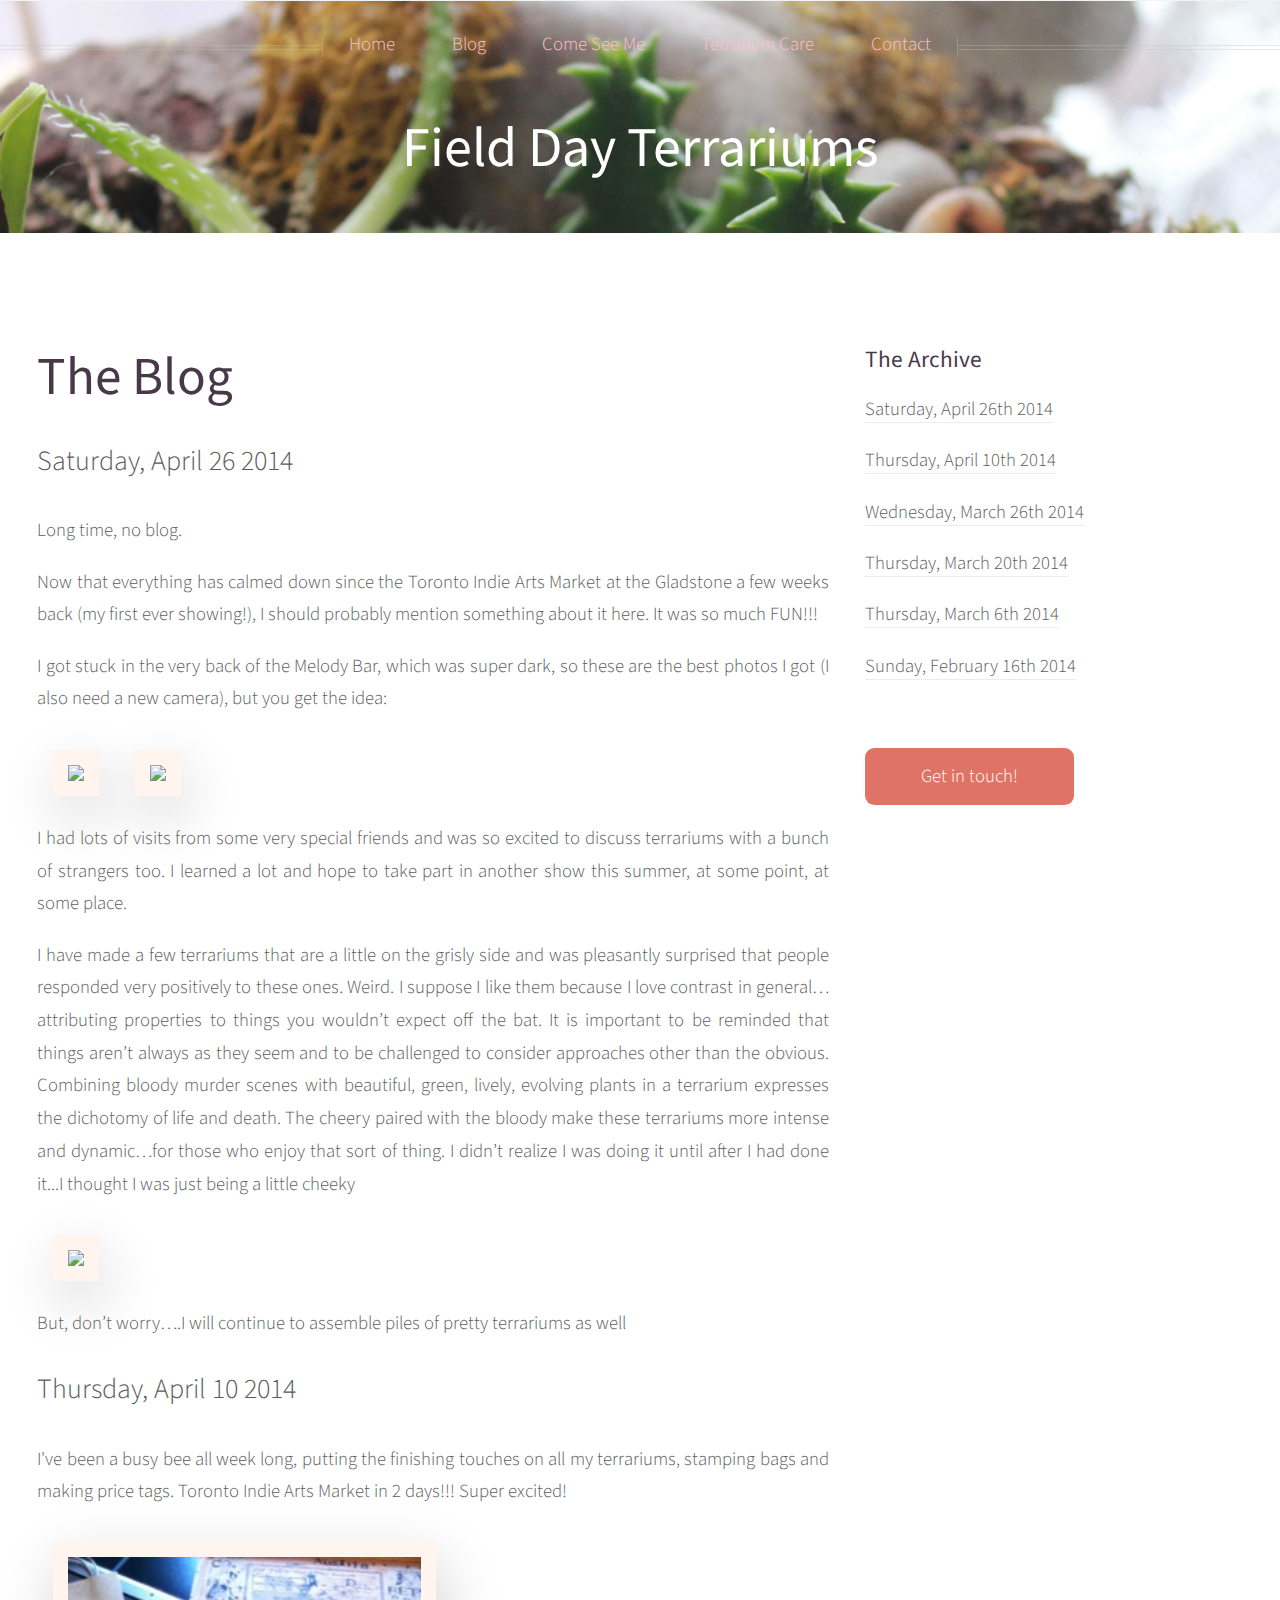
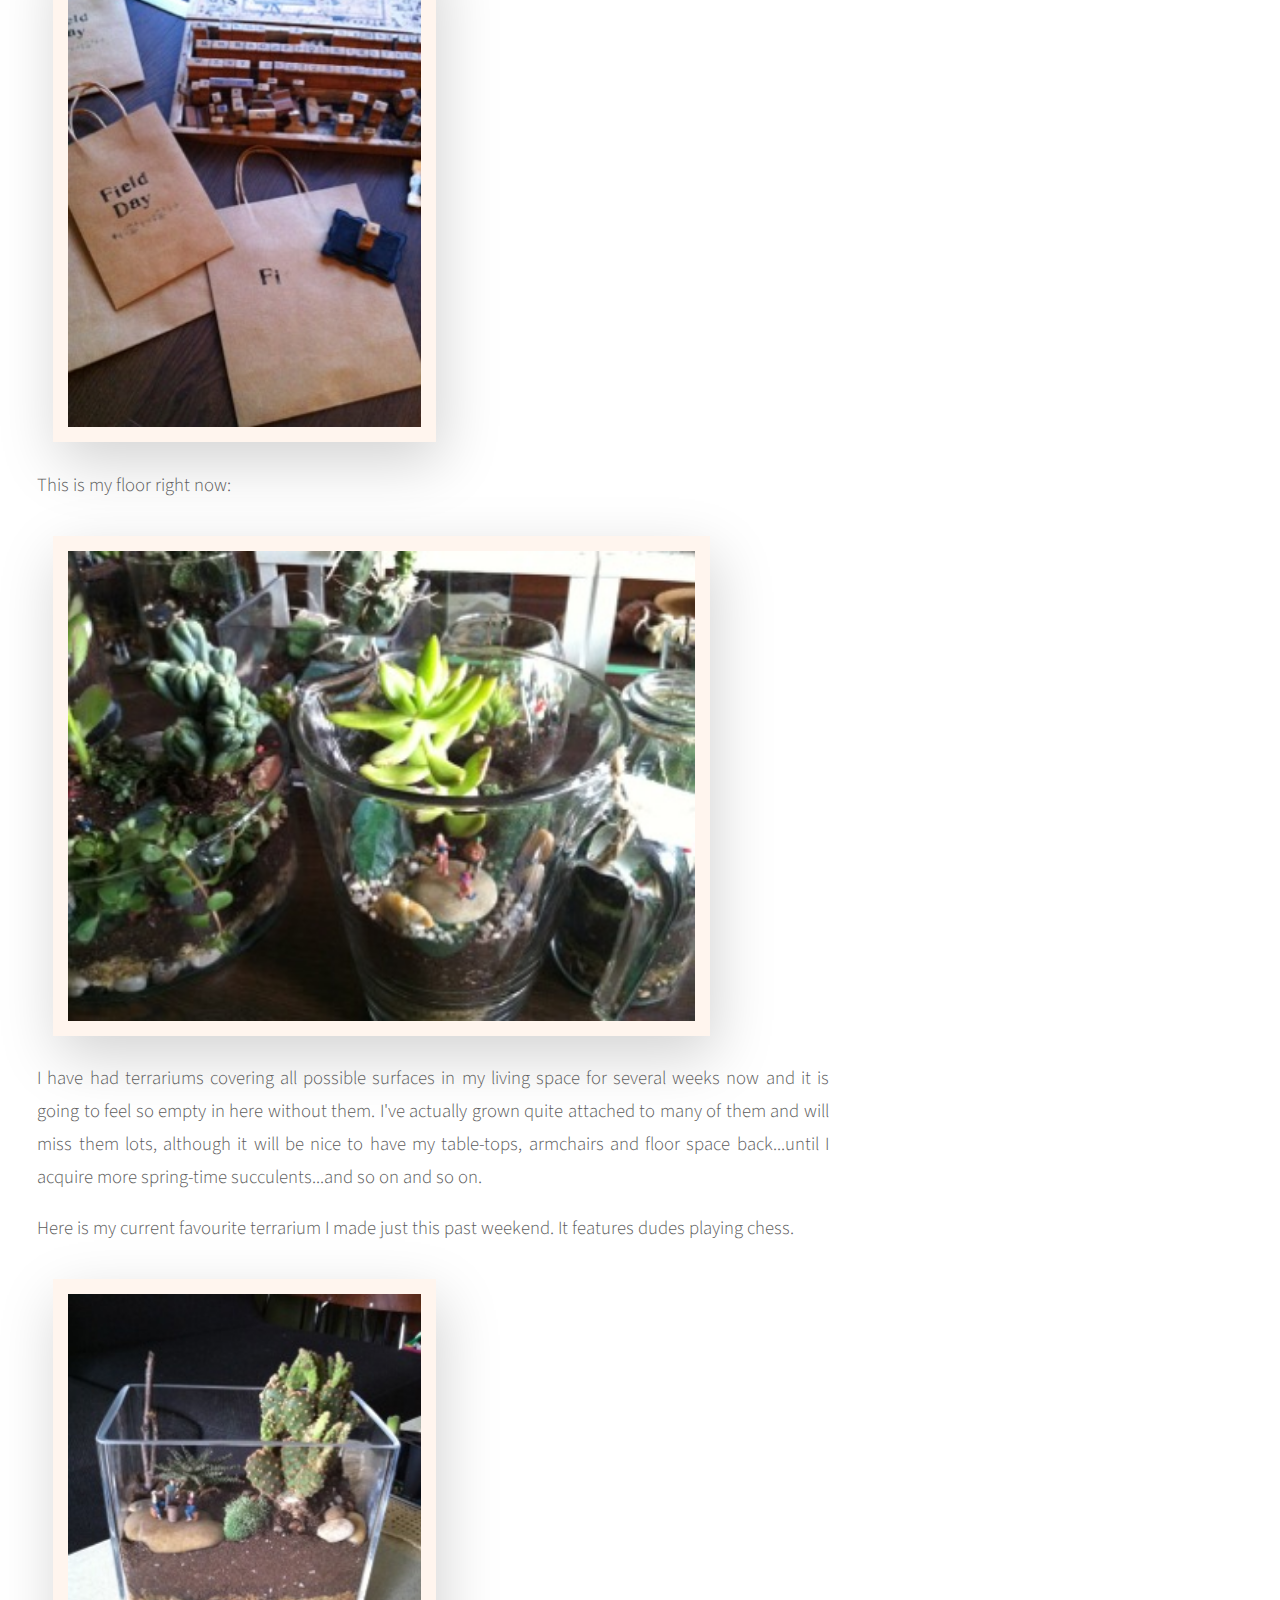
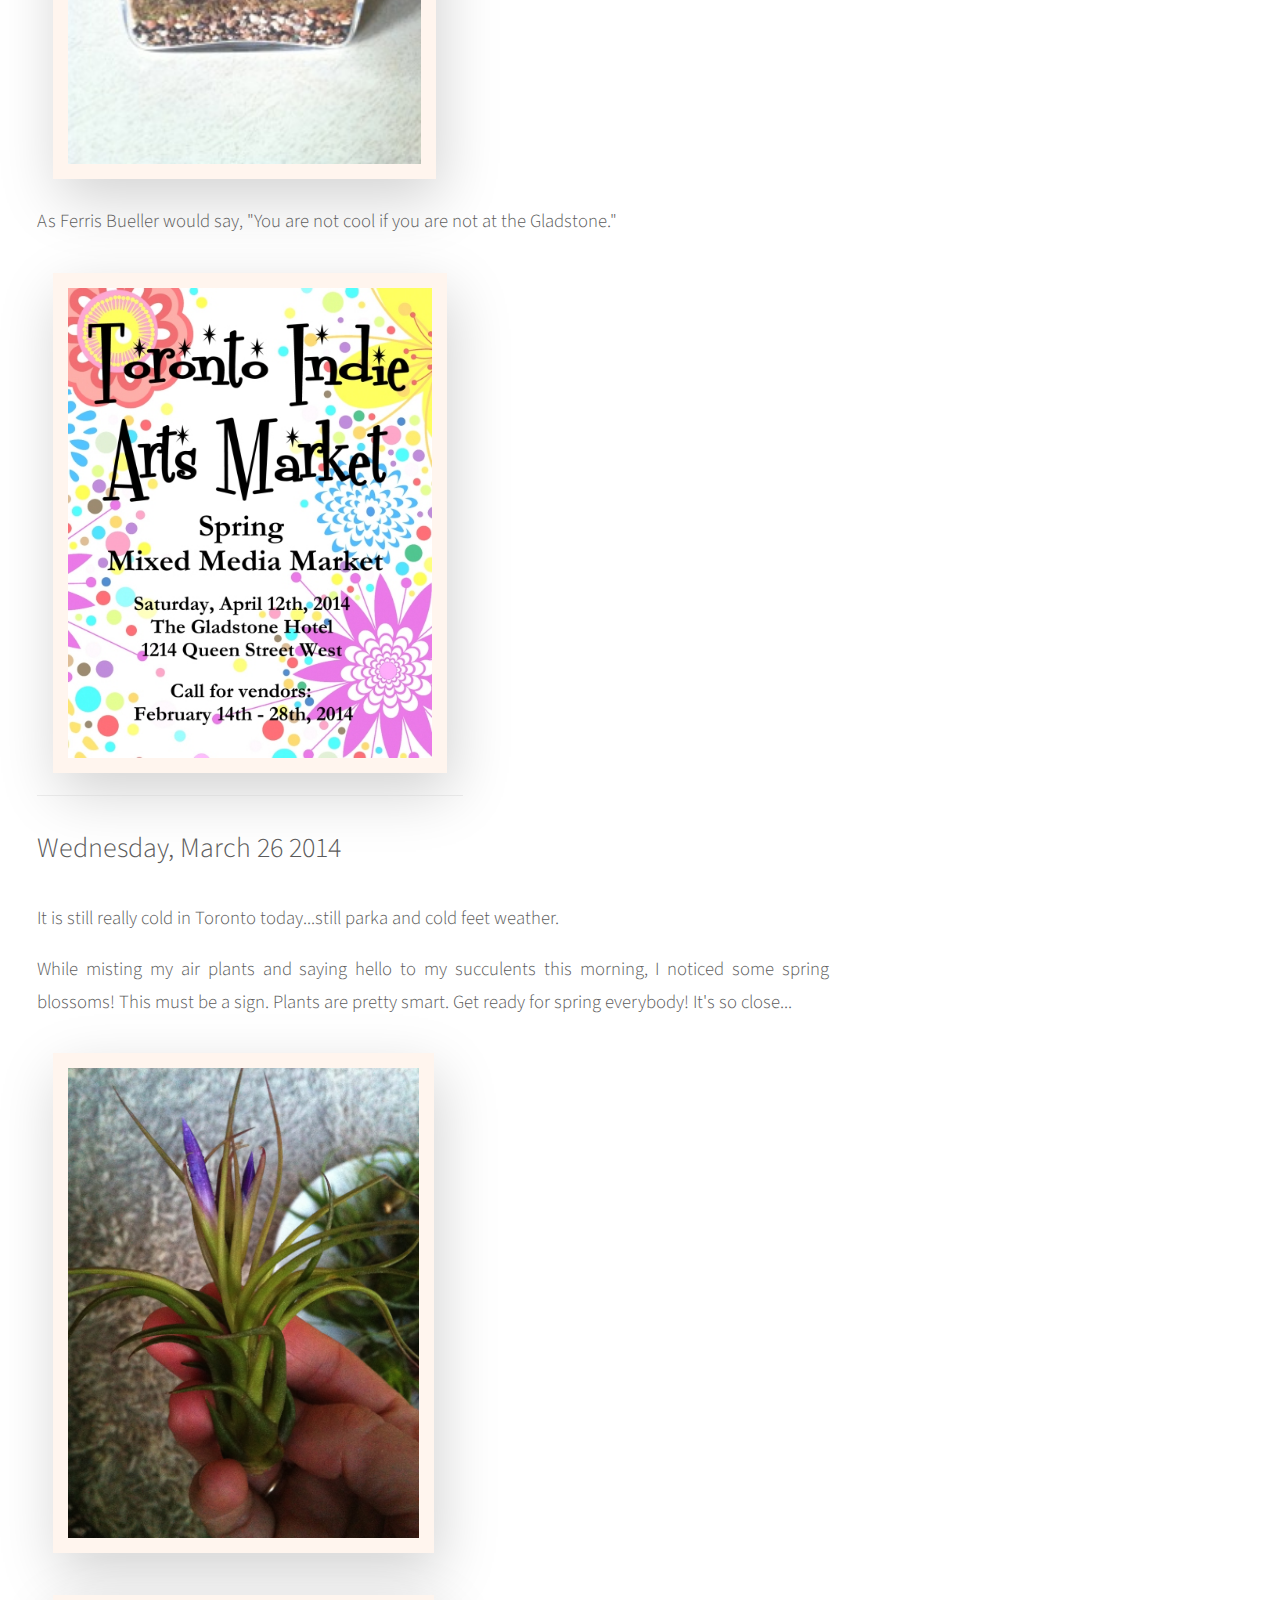
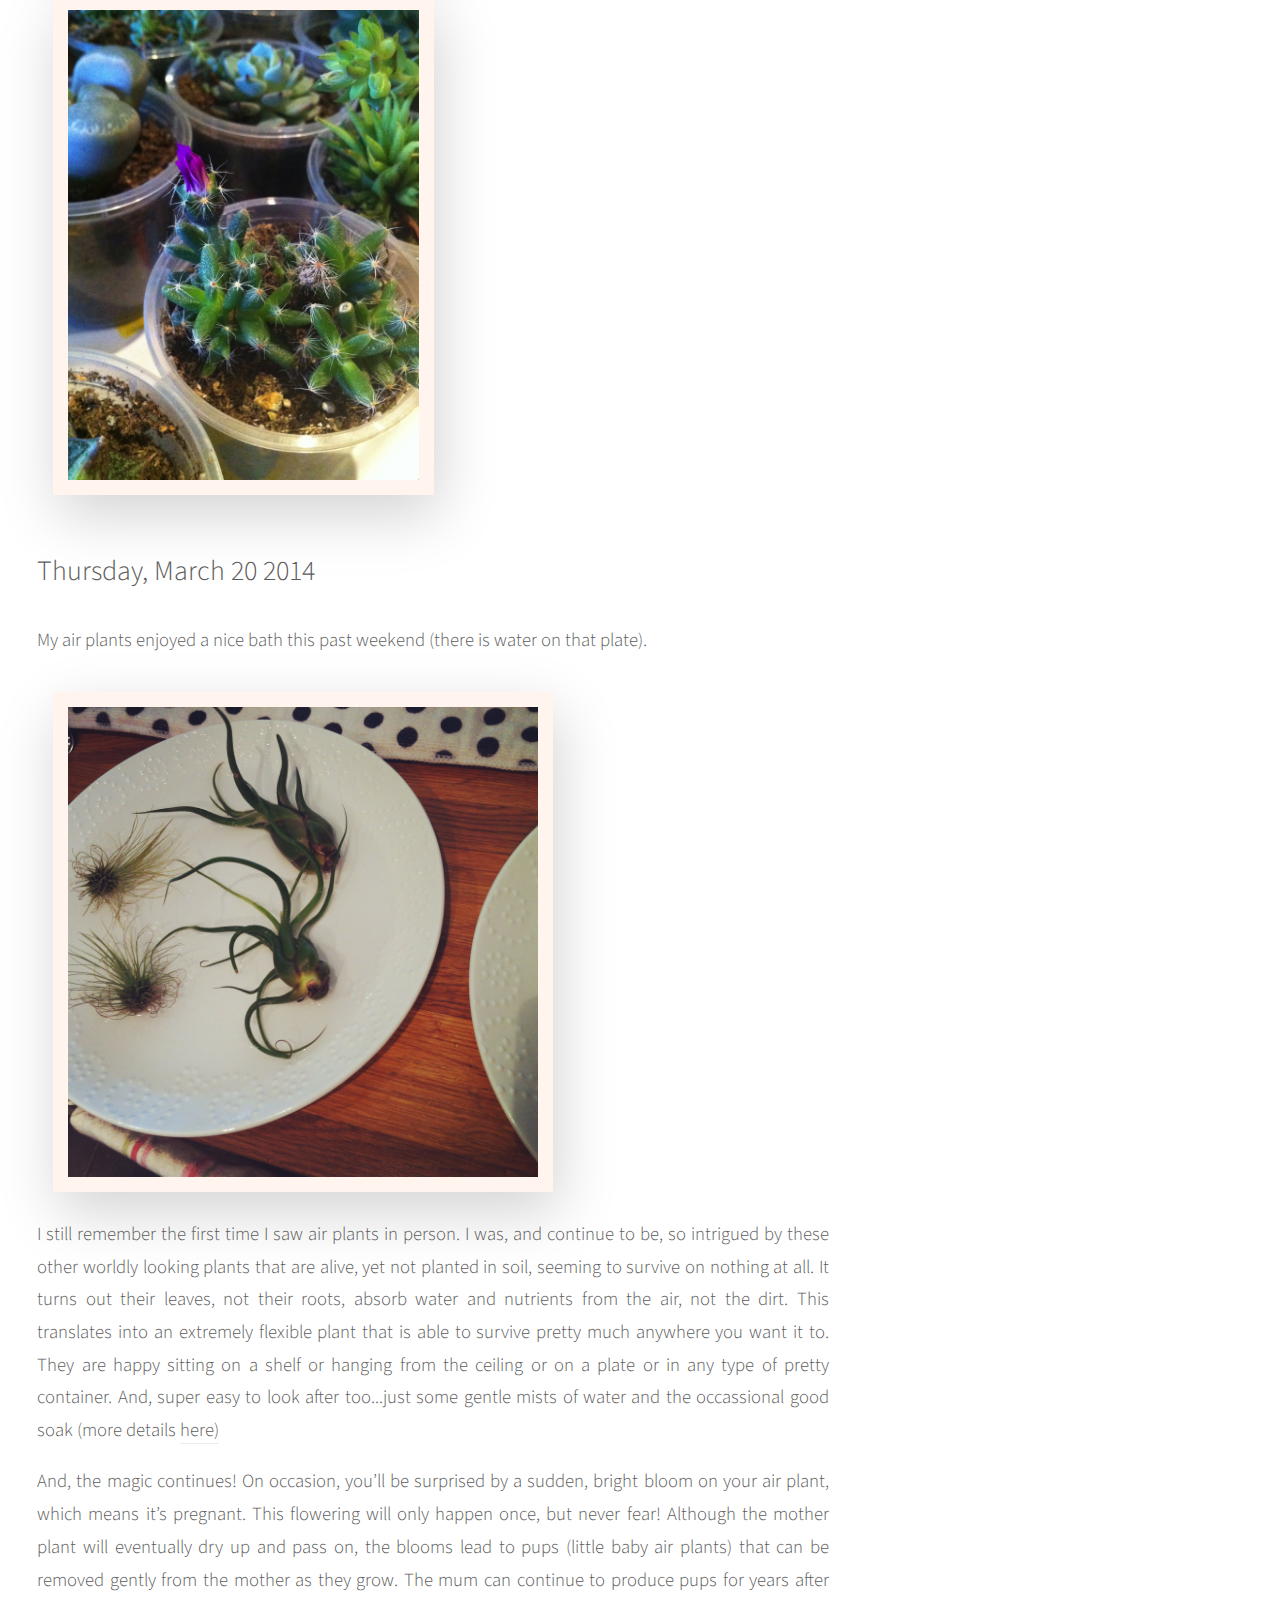
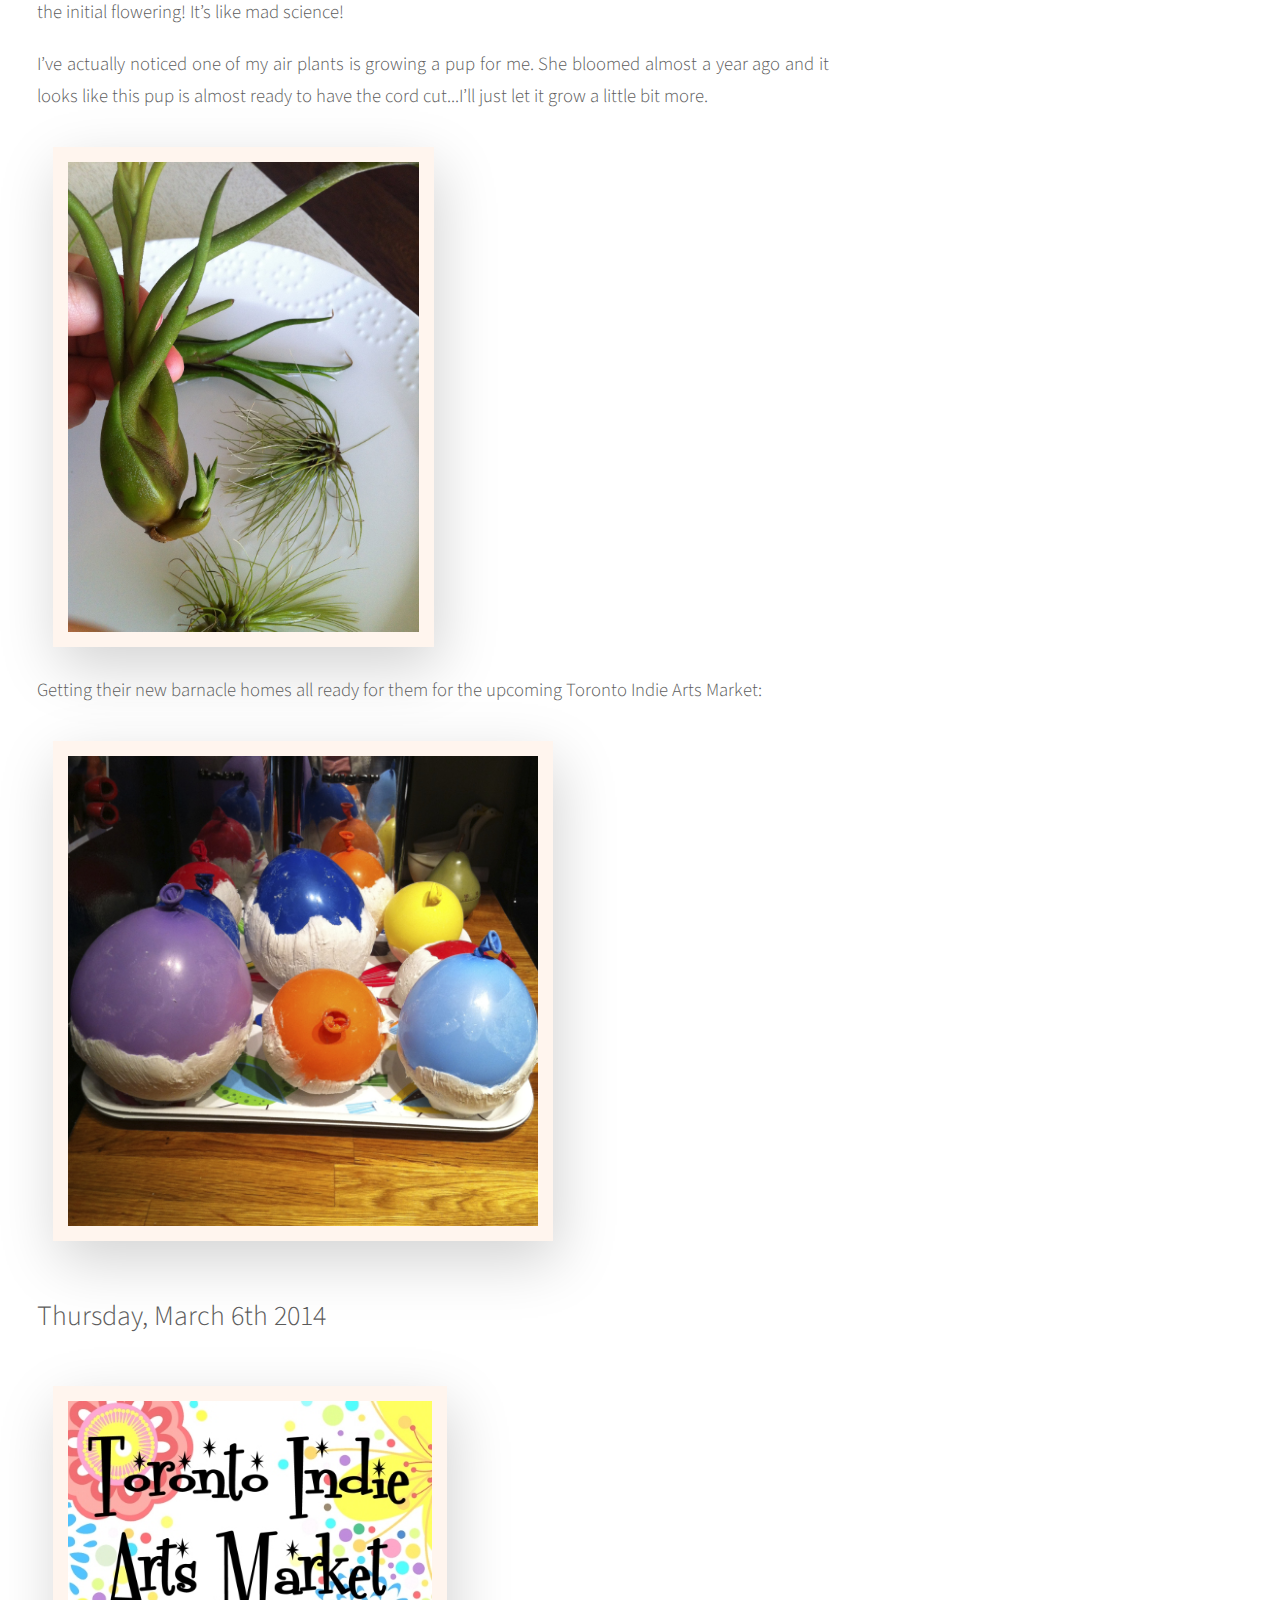
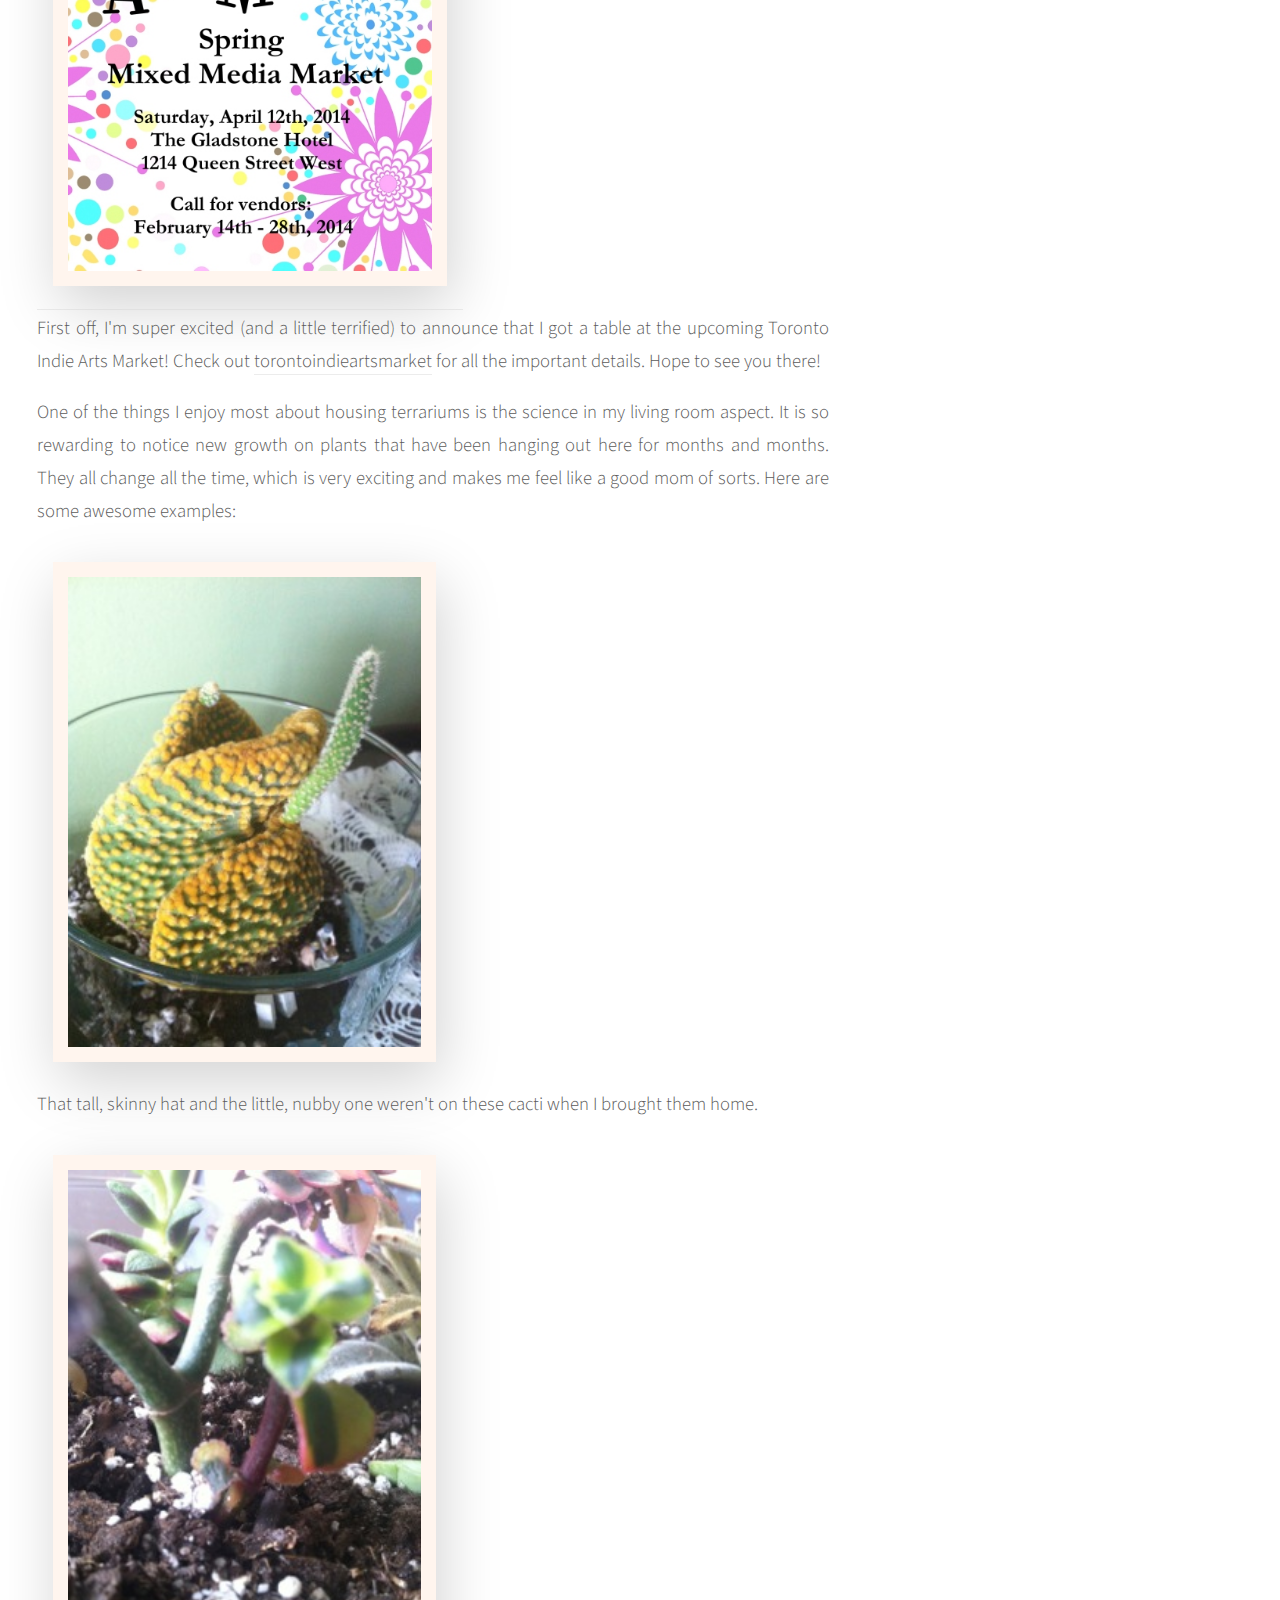
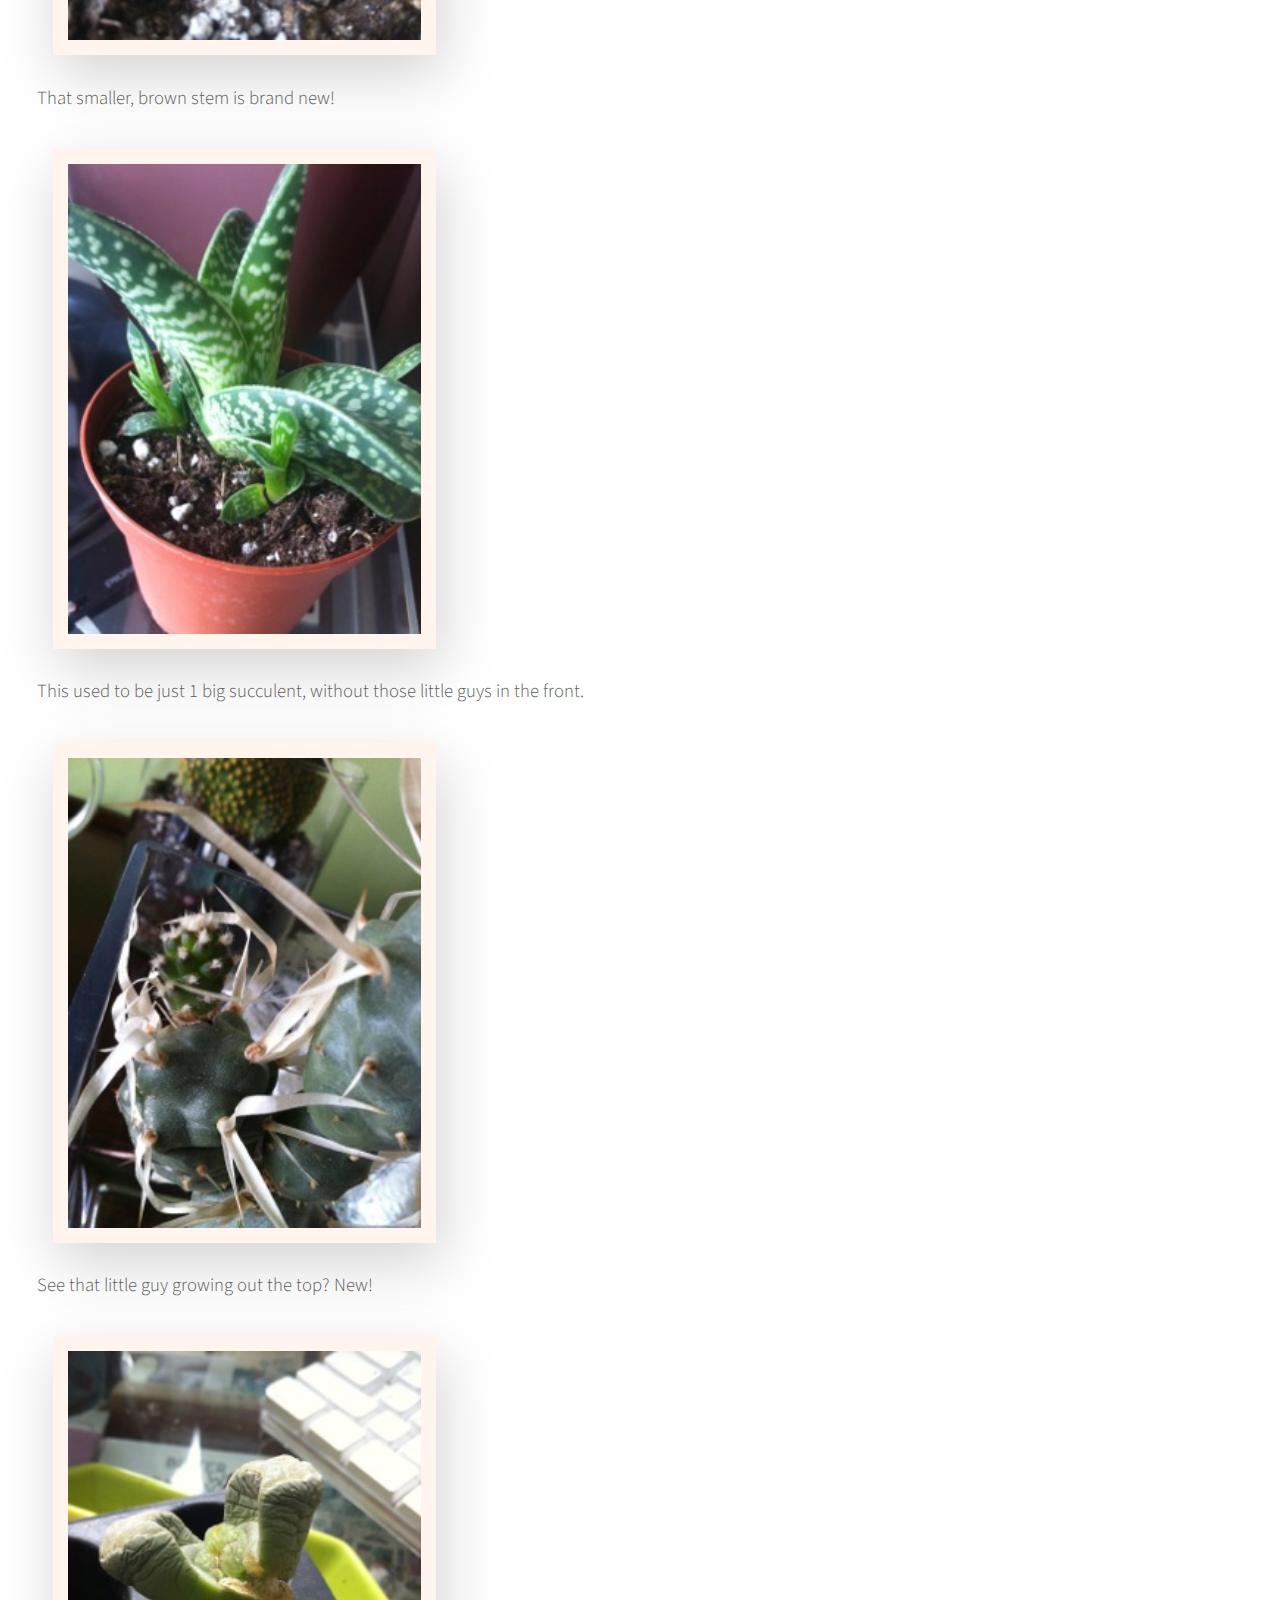
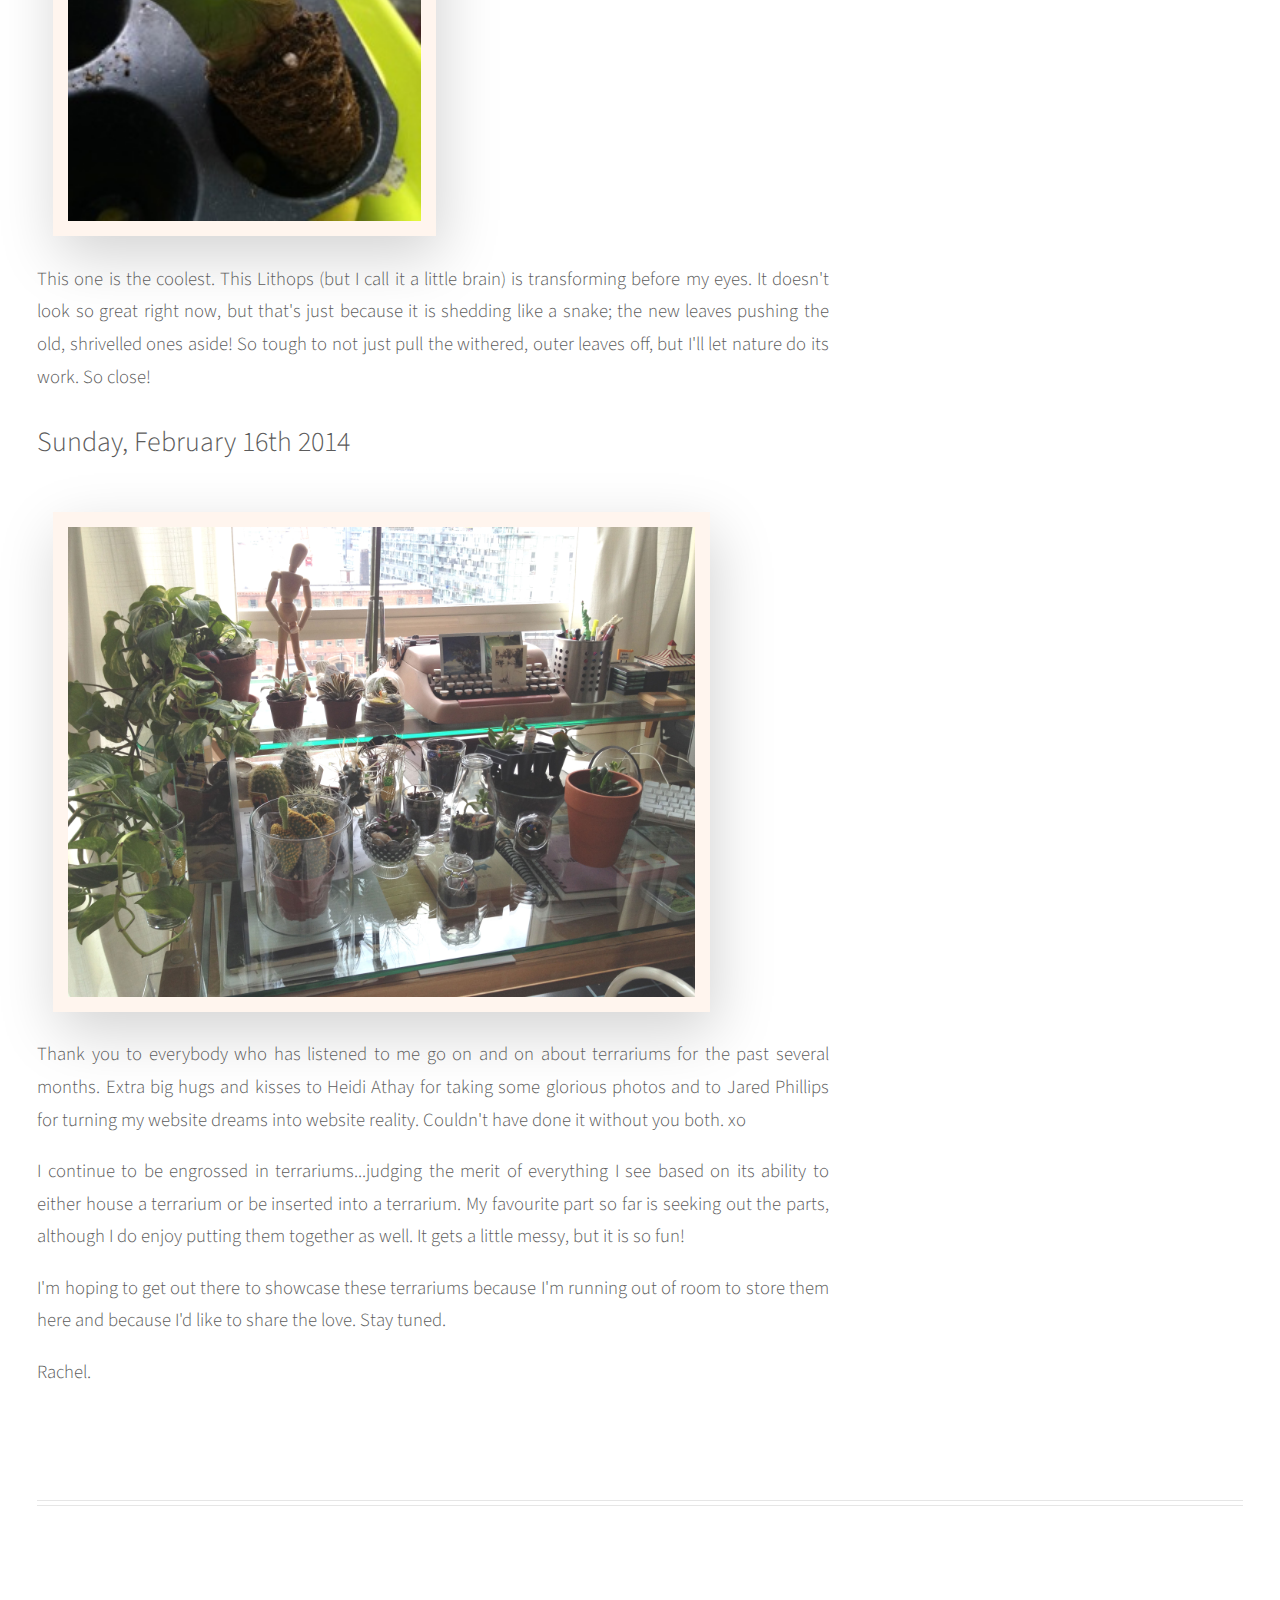
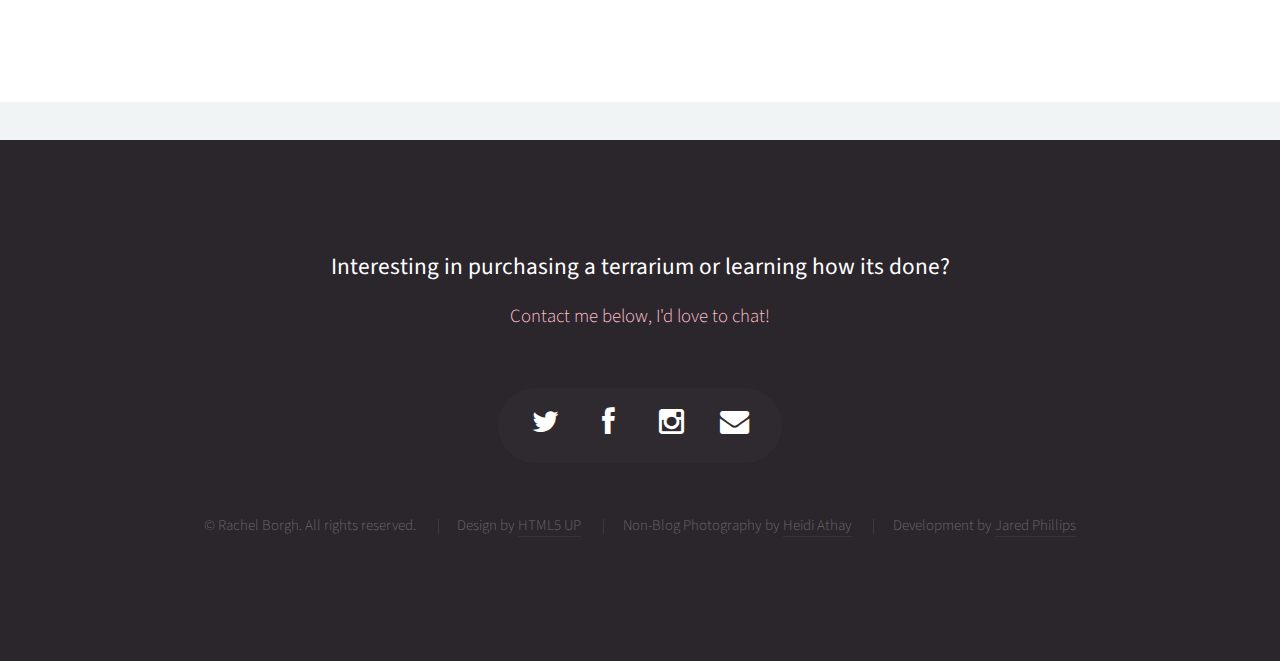
==== blog.html @ 5f0ac069 "blog post added and fixed photos that should have squares" ====
<!DOCTYPE HTML>
<!--
	Helios 1.5 by HTML5 UP
	html5up.net | @n33co
	Free for personal and commercial use under the CCA 3.0 license (html5up.net/license)
-->
<html>
	<head>
		<title>Field Day by Rachel</title>
		<meta http-equiv="content-type" content="text/html; charset=utf-8" />
		<meta name="description" content="" />
		<meta name="keywords" content="" />
		<link href="http://fonts.googleapis.com/css?family=Source+Sans+Pro:300,400,600" rel="stylesheet" type="text/css" />
		<!--[if lte IE 8]><script src="js/html5shiv.js"></script><![endif]-->
		<script src="js/jquery.min.js"></script>
		<script src="js/jquery.dropotron.min.js"></script>
		<script src="js/skel.min.js"></script>
		<script src="js/skel-panels.min.js"></script>
		<script src="js/init.js"></script>
		<noscript>
			<link rel="stylesheet" href="css/skel-noscript.css" />
			<link rel="stylesheet" href="css/style.css" />
			<link rel="stylesheet" href="css/style-desktop.css" />
			<link rel="stylesheet" href="css/style-noscript.css" />
		</noscript>
		<link rel="shortcut icon" href="images/favicon.ico" />
		<!--[if lte IE 8]><link rel="stylesheet" href="css/ie8.css" /><![endif]-->
	</head>
	<body class="right-sidebar">

		<!-- Header -->
			<div id="header">

				<!-- Inner -->
					<div class="inner">
						<header>
							<h1><a href="#" id="logo">Field Day Terrariums</a></h1>
						</header>
					</div>
				
				<!-- Nav -->
					<nav id="nav">
						<ul>
							<li><a href="index.html">Home</a></li>
							<li><a href="blog.html">Blog</a></li>
							<li><a href="events.html">Come See Me</a></li>
							<li><a href="care.html">Terrarium Care</a></li>
							<li><a href="mailto:rachel.fieldday@gmail.com">Contact</a></li>
						</ul>
					</nav>

			</div>
			
		<!-- Main -->
			<div class="wrapper style1">

				<div class="container">
					<div class="row">

						
						<div class="8u skel-cell-important" id="content">
							<article id="main">
								<header>
									<h2>The Blog</h2>		
								</header>

								<span class="byline" id="sixth">
										Saturday, April 26 2014
								</span></br>

							 <!--  Put your blog entry right here! -->
							 <!-- for a new paragraph use p then tab -->
								<p>Long time, no blog.</p>
 
								<p>Now that everything has calmed down since the Toronto Indie Arts Market at the Gladstone a few weeks back (my first ever showing!), I should probably mention something about it here.  It was so much FUN!!!</p> 
								<p>I got stuck in the very back of the Melody Bar, which was super dark, so these are the best photos I got (I also need a new camera), but you get the idea:</p>
								<img src="images/blog/april26a.jpg" class="blog-photos">
								<img src="images/blog/april26b.jpg" class="blog-photos">

								<p>I had lots of visits from some very special friends and was so excited to discuss terrariums with a bunch of strangers too.  I learned a lot and hope to take part in another show this summer, at some point, at some place.</p>
								<p>I have made a few terrariums that are a little on the grisly side and was pleasantly surprised that people responded very positively to these ones.  Weird.  I suppose I like them because I love contrast in general…attributing properties to things you wouldn’t expect off the bat.  It is important to be reminded that things aren’t always as they seem and to be challenged to consider approaches other than the obvious.  Combining bloody murder scenes with beautiful, green, lively, evolving plants in a terrarium expresses the dichotomy of life and death.  The cheery paired with the bloody make these terrariums more intense and dynamic…for those who enjoy that sort of thing.  I didn’t realize I was doing it until after I had done it...I thought I was just being a little cheeky</p>
								<img src="images/blog/april26c.jpg" class="blog-photos">
								<p>But, don’t worry….I will continue to assemble piles of pretty terrariums as well</p>

								<span class="byline" id="fifth">
										Thursday, April 10 2014
								</span></br>

							 <!--  Put your blog entry right here! -->
							 <!-- for a new paragraph use p then tab -->
								<p>I've been a busy bee all week long, putting the finishing touches on all my terrariums, stamping bags and making price tags.  Toronto Indie Arts Market in 2 days!!!  Super excited!</p>
								<img src="images/blog/april10c.jpeg" class="blog-photos">
								<p>This is my floor right now:</p>
								<img src="images/blog/april10a.jpeg" class="blog-photos">

								<p>I have had terrariums covering all possible surfaces in my living space for several weeks now and it is going to feel so empty in here without them.  I've actually grown quite attached to many of them and will miss them lots, although it will be nice to have my table-tops, armchairs and floor space back...until I acquire more spring-time succulents...and so on and so on.</p>
								<p>Here is my current favourite terrarium I made just this past weekend.  It features dudes playing chess.</p>
								<img src="images/blog/april10b.jpeg" class="blog-photos">
								<p>As Ferris Bueller would say, "You are not cool if you are not at the Gladstone."</p>
								 <a href="http://www.torontoindieartsmarket.com/"><img src="images/blog/flyer.jpeg" class="blog-photos"></a>



								<span class="byline" id="fourth">
										Wednesday, March 26 2014
								</span></br>

							 <!--  Put your blog entry right here! -->
							 <!-- for a new paragraph use p then tab -->
								<p>
									It is still really cold in Toronto today...still parka and cold feet weather.
								</p>
								<p>
									While misting my air plants and saying hello to my succulents this morning, I noticed some spring blossoms!  This must be a sign.  Plants are pretty smart.  Get ready for spring everybody!  It's so close...
								</p>
								<img src="images/blog/march26a.jpg" class="blog-photos"></br>
								<img src="images/blog/march26b.jpg" class="blog-photos">
								
								<span class="byline" id="third">
										Thursday, March 20 2014
								</span></br>

							 <!--  Put your blog entry right here! -->
							 <!-- for a new paragraph use p then tab -->
								<p>
									My air plants enjoyed a nice bath this past weekend (there is water on that plate).
								</p>
								<img src="images/blog/march20a.jpg" class="blog-photos">
								<p>I still remember the first time I saw air plants in person.  I was, and continue to be, so intrigued by these other worldly looking plants that are alive, yet not planted in soil, seeming to survive on nothing at all.  It turns out their leaves, not their roots, absorb water and nutrients from the air, not the dirt.  This translates into an extremely flexible plant that is able to survive pretty much anywhere you want it to.  They are happy sitting on a shelf or hanging from the ceiling or on a plate or in any type of pretty container.  And, super easy to look after too...just some gentle mists of water and the occassional good soak (more details <a href="http://www.itsafieldday.com/care.html">here)</a>
								</p>
								<p>And, the magic continues!  On occasion, you’ll be surprised by a sudden, bright bloom on your air plant, which means it’s pregnant.  This flowering will only happen once, but never fear!  Although the mother plant will eventually dry up and pass on, the blooms lead to pups (little baby air plants) that can be removed gently from the mother as they grow.  The mum can continue to produce pups for years after the initial flowering!  It’s like mad science!</p>
								<p>I’ve actually noticed one of my air plants is growing a pup for me.  She bloomed almost a year ago and it looks like this pup is almost ready to have the cord cut...I’ll just let it grow a little bit more.</p>
								<img src="images/blog/march20b.jpg" class="blog-photos">
								<p>Getting their new barnacle homes all ready for them for the upcoming Toronto Indie Arts Market:</p>
								<img src="images/blog/march20c.jpg" class="blog-photos">


								<span class="byline" id="second">
										Thursday, March 6th 2014
								</span></br>

							 <!--  Put your blog entry right here! -->
							 <!-- for a new paragraph use p then tab -->
							 <a href="http://www.torontoindieartsmarket.com/"><img src="images/blog/flyer.jpeg" class="blog-photos"></a>
								<p>
									First off, I'm super excited (and a little terrified) to announce that I got a table at the upcoming Toronto Indie Arts Market!  Check out <a href="http://www.torontoindieartsmarket.com/">torontoindieartsmarket</a> for all the important details.  Hope to see you there!
								</p>
								<p>One of the things I enjoy most about housing terrariums is the science in my living room aspect.  It is so rewarding to notice new growth on plants that have been hanging out here for months and months.  They all change all the time, which is very exciting and makes me feel like a good mom of sorts.  Here are some awesome examples:
								</p>
								<img src="images/blog/third.jpeg" class="blog-photos">
								<p>That tall, skinny hat and the little, nubby one weren't on these cacti when I brought them home.
								</p>
								<img src="images/blog/fourth.jpeg" class="blog-photos">
								<p>That smaller, brown stem is brand new!</p>
								<img src="images/blog/fifth.jpeg" class="blog-photos">
								<p>This used to be just 1 big succulent, without those little guys in the front.</p>
								<img src="images/blog/sixth.jpeg" class="blog-photos">
								<p>See that little guy growing out the top?  New!</p>
								<img src="images/blog/seventh.jpeg" class="blog-photos">
								<p>This one is the coolest.  This Lithops (but I call it a little brain) is transforming before my eyes.  It doesn't look so great right now, but that's just because it is shedding like a snake; the new leaves pushing the old, shrivelled ones aside!  So tough to not just pull the withered, outer leaves off, but I'll let nature do its work.  So close!</p>

								<span class="byline" id="first">
										Sunday, February 16th 2014
								</span></br>

								<img src="images/blog/first.jpg" alt="" class="blog-photos">
							 <!--  Put your blog entry right here! -->
							 <!-- for a new paragraph use p then tab -->
								<p>
									Thank you to everybody who has listened to me go on and on about terrariums for the past several months.  Extra big hugs and kisses to Heidi Athay for taking some glorious photos and to Jared Phillips for turning my website dreams into website reality.  Couldn't have done it without you both.  xo</p>
									<p>I continue to be engrossed in terrariums...judging the merit of everything I see based on its ability to either house a terrarium or be inserted into a terrarium.  My favourite part so far is seeking out the parts, although I do enjoy putting them together as well.  It gets a little messy, but it is so fun!</p>
									<p>I'm hoping to get out there to showcase these terrariums because I'm running out of room to store them here and because I'd like to share the love.  Stay tuned.</p>
									<p>Rachel.</p>
								</p>

								

							</article>
						</div>

						<div class="4u" id="sidebar">
							<hr class="first" />


							<!--  This is the side bar -->
							<section>
								<header>
									<h3><a href="#">The Archive</a></h3>
								</header>
								<div class="row half no-collapse">
									<div class="4u">
										<!-- Copy from here.... -->
										<!-- <a href="#blog-1" class="image full"><img src="images/blog/first.jpg" alt="" /></a> -->
									</div>

									<div id="blog-1" class="8u">
										<p>
											<a href="#sixth">Saturday, April 26th 2014</a>
										</p>
									</div>

									<div id="blog-1" class="8u">
										<p>
											<a href="#fifth">Thursday, April 10th 2014</a>
										</p>
									</div>

									<div id="blog-1" class="8u">
										<p>
											<a href="#fourth">Wednesday, March 26th 2014</a>
										</p>
									</div>

									<div id="blog-1" class="8u">
										<p>
											<a href="#third">Thursday, March 20th 2014</a>
										</p>
									</div>

									<div id="blog-1" class="8u">
										<p>
											<a href="#second">Thursday, March 6th 2014</a>
										</p>
									</div>

									<div id="blog-1" class="8u">
										<p>
											<a href="#first">Sunday, February 16th 2014</a>
										</p>
									</div>



								</div>
								
								<footer>
									<a href="mailto:rachel.fieldday@gmail.com" class="button">Get in touch!</a>
								</footer>
							</section>
						</div>
					</div>
					<hr />
					
				</div>

			</div>

		<!-- Footer -->
			<div id="footer">
				<div class="container">

					<div class="row">
						<div class="12u">
							
							<!-- Contact -->
								<section class="contact">
									<header>
										<h3>Interesting in purchasing a terrarium or learning how its done?</h3>
									</header>
									<p>Contact me below, I'd love to chat!</p>
									<ul class="icons">
										<li><a href="https://twitter.com/fielddaytoronto" class="fa fa-twitter solo"><span></span></a></li>
										<li><a href="https://www.facebook.com/rachel.borgh" class="fa fa-facebook solo"><span></span></a></li>
										<li><a href="#" class="fa fa-instagram"><span></span></a></li>
										<li><a href="mailto:rachel.fieldday@gmail.com" class="fa fa-envelope"><span></span></a></li>										
									</ul>
								</section>
							
							<!-- Copyright -->
								<div class="copyright">
									<ul class="menu">
										<li>&copy; Rachel Borgh. All rights reserved.</li>
										<li>Design by <a href="http://html5up.net/">HTML5 UP</a></li>
										<li>Non-Blog Photography by <a href="#">Heidi Athay</a></li>
										<li>Development by <a href="https://www.github.com/jaredphillips">Jared Phillips</a></li>
									</ul>
								</div>
							
						</div>
					
					</div>
				</div>
			</div>

	</body>
</html>
<!-- for git -->
---- css/skel-noscript.css ----
/* Resets (http://meyerweb.com/eric/tools/css/reset/ | v2.0 | 20110126 | License: none (public domain)) */

	html,body,div,span,applet,object,iframe,h1,h2,h3,h4,h5,h6,p,blockquote,pre,a,abbr,acronym,address,big,cite,code,del,dfn,em,img,ins,kbd,q,s,samp,small,strike,strong,sub,sup,tt,var,b,u,i,center,dl,dt,dd,ol,ul,li,fieldset,form,label,legend,table,caption,tbody,tfoot,thead,tr,th,td,article,aside,canvas,details,embed,figure,figcaption,footer,header,hgroup,menu,nav,output,ruby,section,summary,time,mark,audio,video{margin:0;padding:0;border:0;font-size:100%;font:inherit;vertical-align:baseline;}article,aside,details,figcaption,figure,footer,header,hgroup,menu,nav,section{display:block;}body{line-height:1;}ol,ul{list-style:none;}blockquote,q{quotes:none;}blockquote:before,blockquote:after,q:before,q:after{content:'';content:none;}table{border-collapse:collapse;border-spacing:0;}body{-webkit-text-size-adjust:none}

/* Box Model */

	*, *:before, *:after {
		-moz-box-sizing: border-box;
		-webkit-box-sizing: border-box;
		-o-box-sizing: border-box;
		-ms-box-sizing: border-box;
		box-sizing: border-box;
	}

/* Container */

	body {
		min-width: 1200px;
	}

	.container {
		width: 1200px;
		margin-left: auto;
		margin-right: auto;
	}

	/* Modifiers */
	
		.container.small {
			width: 900px;
		}

		.container.big {
			width: 100%;
			max-width: 1500px;
			min-width: 1200px;
		}

/* Grid */

	/* Cells */

		.\31 2u { width: 100% }
		.\31 1u { width: 91.6666666667% }
		.\31 0u { width: 83.3333333333% }
		.\39 u { width: 75% }
		.\38 u { width: 66.6666666667% }
		.\37 u { width: 58.3333333333% }
		.\36 u { width: 50% }
		.\35 u { width: 41.6666666667% }
		.\34 u { width: 33.3333333333% }
		.\33 u { width: 25% }
		.\32 u { width: 16.6666666667% }
		.\31 u { width: 8.3333333333% }
		.\-11u { margin-left: 91.6666666667% }
		.\-10u { margin-left: 83.3333333333% }
		.\-9u { margin-left: 75% }
		.\-8u { margin-left: 66.6666666667% }
		.\-7u { margin-left: 58.3333333333% }
		.\-6u { margin-left: 50% }
		.\-5u { margin-left: 41.6666666667% }
		.\-4u { margin-left: 33.3333333333% }
		.\-3u { margin-left: 25% }
		.\-2u { margin-left: 16.6666666667% }
		.\-1u { margin-left: 8.3333333333% }

		.row > * {
			padding: 48px 0 0 48px;
			float: left;
			-moz-box-sizing: border-box;
			-webkit-box-sizing: border-box;
			-o-box-sizing: border-box;
			-ms-box-sizing: border-box;
			box-sizing: border-box;
		}

		.row + .row > * {
			padding-top: 48px;
		}

		.row {
			margin-left: -48px;
		}

	/* Rows */

		.row:after {
			content: '';
			display: block;
			clear: both;
			height: 0;
		}

		.row:first-child > * {
			padding-top: 0;
		}

		.row > * {
			padding-top: 0;
		}

		/* Modifiers */

			/* Flush */

				.row.flush {
					margin-left: 0;
				}

				.row.flush > * {
					padding: 0 !important;
				}

			/* Quarter */

				.row.quarter > * {
					padding: 12px 0 0 12px;
				}

				.row.quarter + .row.quarter > * {
					padding-top: 12px;
				}

				.row.quarter {
					margin-left: -12px;
				}

			/* Half */

				.row.half > * {
					padding: 24px 0 0 24px;
				}

				.row.half + .row.half > * {
					padding-top: 24px;
				}

				.row.half {
					margin-left: -24px;
				}

			/* One and (a) Half */

				.row.oneandhalf > * {
					padding: 72px 0 0 72px;
				}

				.row.oneandhalf + .row.oneandhalf > * {
					padding-top: 72px;
				}

				.row.oneandhalf {
					margin-left: -72px;
				}

			/* Double */

				.row.double > * {
					padding: 96px 0 0 96px;
				}

				.row.double + .row.double > * {
					padding-top: 96px;
				}

				.row.double {
					margin-left: -96px;
				}
---- css/style.css ----
@charset 'UTF-8';

@font-face{font-family:'FontAwesome';src:url('font/fontawesome-webfont.eot?v=4.0.1');src:url('font/fontawesome-webfont.eot?#iefix&v=4.0.1') format('embedded-opentype'),url('font/fontawesome-webfont.woff?v=4.0.1') format('woff'),url('font/fontawesome-webfont.ttf?v=4.0.1') format('truetype'),url('font/fontawesome-webfont.svg?v=4.0.1#fontawesomeregular') format('svg');font-weight:normal;font-style:normal}

/*
	Helios 1.5 by HTML5 UP
	html5up.net | @n33co
	Free for personal and commercial use under the CCA 3.0 license (html5up.net/license)
*/

/*********************************************************************************/
/* Basic                                                                         */
/*********************************************************************************/

/* Rachel's Overrides are at the bottom */

	body.paused *
	{
		-moz-transition: none;
		-webkit-transition: none;
		-o-transition: none;
		-ms-transition: none;
		transition: none;
	}

	body
	{
		background: #f0f4f4;
		color: #5b5b5b;
		font-family: 'Source Sans Pro', sans-serif;
		font-weight: 300;
	}

	body,input,textarea,select
	{
		font-size: 15pt;
		line-height: 1.85em;
	}

	h1,h2,h3,h4,h5,h6
	{
		font-weight: 400;
		color: #483949;
		line-height: 1.25em;
	}
	
		h1 a, h2 a, h3 a, h4 a, h5 a, h6 a
		{
			color: inherit;
			text-decoration: none;
			border-bottom-color: transparent;
		}
		
		h1 strong, h2 strong, h3 strong, h4 strong, h5 strong, h6 strong
		{
			font-weight: 600;
		}

	h2
	{
		font-size: 2.85em;
	}
	
	h3
	{
		font-size: 1.25em;
	}
	
	h4
	{
		font-size: 1em;
		margin: 0 0 0.25em 0;
	}
	
	.byline
	{
		display: block;
		font-size: 1.5em;
		margin-top: 1em;
		line-height: 1.5em;
	}

	strong, b
	{
		font-weight: 400;
		color: #483949;
	}
	
	em, i
	{
		font-style: italic;
	}

	a
	{
		color: inherit;
		border-bottom: solid 1px rgba(128,128,128,0.15);
		text-decoration: none;
		-moz-transition: background-color 0.35s ease-in-out, color 0.35s ease-in-out, border-bottom-color 0.35s ease-in-out;
		-webkit-transition: background-color 0.35s ease-in-out, color 0.35s ease-in-out, border-bottom-color 0.35s ease-in-out;
		-o-transition: background-color 0.35s ease-in-out, color 0.35s ease-in-out, border-bottom-color 0.35s ease-in-out;
		-ms-transition: background-color 0.35s ease-in-out, color 0.35s ease-in-out, border-bottom-color 0.35s ease-in-out;
		transition: background-color 0.35s ease-in-out, color 0.35s ease-in-out, border-bottom-color 0.35s ease-in-out;
	}
	
		a:hover
		{
			color: #ef8376;
			border-bottom-color: transparent;
		}

	sub
	{
		position: relative;
		top: 0.5em;
		font-size: 0.8em;
	}
	
	sup
	{
		position: relative;
		top: -0.5em;
		font-size: 0.8em;
	}
	
	blockquote
	{
		border-left: solid 0.5em #ddd;
		padding: 1em 0 1em 2em;
		font-style: italic;
	}
	
	p, ul, ol, dl, table
	{
		margin-bottom: 1em;
	}

	p
	{
		text-align: justify;
	}

	br.clear
	{
		clear: both;
	}
	
	header
	{
		margin: 0 0 1em 0;
	}
	
		header .byline
		{
			margin-bottom: 2em;
		}
		
	footer
	{
		margin: 2.5em 0 0 0;
	}
		
	hr
	{
		position: relative;
		display: block;
		border: 0;
		top: 4.5em;
		margin-bottom: 9em;

		height: 6px;
		border-top: solid 1px rgba(128,128,128,0.2);
		border-bottom: solid 1px rgba(128,128,128,0.2);
	}
	
		hr:before,
		hr:after
		{
			content: '';
			position: absolute;
			top: -8px;
			display: block;
			width: 1px;
			height: 21px;
			background: rgba(128,128,128,0.2);			
		}

		hr:before
		{
			left: -1px;
		}

		hr:after
		{
			right: -1px;
		}

	.timestamp
	{
		color: rgba(128,128,128,0.75);
		font-size: 0.8em;
	}

	/* Sections/Articles */
	
		section,
		article
		{
			margin-bottom: 3em;
		}
		
		section > :last-child,
		article > :last-child
		{
			margin-bottom: 0;
		}

		section:last-child,
		article:last-child
		{
			margin-bottom: 0;
		}

		.row > section,
		.row > article
		{
			margin-bottom: 0;
		}

		section.special > header,
		section.special > footer,
		article.special > header,
		article.special > footer
		{
			text-align: center;
		}

	/* Images */

		.image
		{
			position: relative;
			display: inline-block;
			border: 0;
			outline: 0;
		}
		
			/* Uncomment the block below if you want linked images to highlight on hover */
		
			/*
			a.image:before
			{
				content: '';
				display: block;
				position: absolute;
				left: 0;
				top: 0;
				width: 100%;
				height: 100%;
				background: #fff;
				opacity: 0;
				-moz-transition: opacity 0.35s ease-in-out;
				-webkit-transition: opacity 0.35s ease-in-out;
				-o-transition: opacity 0.35s ease-in-out;
				-ms-transition: opacity 0.35s ease-in-out;
				transition: opacity 0.35s ease-in-out;
			}
			
				a.image:hover:before
				{
					opacity: 0.15;
				}
			*/
		
			.image img
			{
				display: block;
				width: 100%;
				border-radius: 50%;
			}

			.image.full
			{
				display: block;
				width: 100%;
			}

			.image.featured
			{
				display: block;
				width: 100%;
				margin: 0 0 1em 0;
				border-radius: 50%;
			}
			


			.image.left
			{
				float: left;
				margin: 0 2em 2em 0;
			}
			
			.image.centered
			{
				display: block;
				margin: 0 0 2em 0;
			}

				.image.centered img
				{
					margin: 0 auto;
					width: auto;
				}

	/* Lists */

		ul.style1
		{
		}

		ul.actions
		{
		}

		ul.divided
		{
		}
		
			ul.divided li
			{
				border-top: solid 1px rgba(128,128,128,0.2);
				padding-top: 1.5em;
				margin-top: 1.5em;
			}
			
			ul.divided li:first-child
			{
				border-top: 0;
				padding-top: 0;
				margin-top: 0;
			}

		ul.menu
		{
			height: 1em;
			line-height: 1em;
		}
		
			ul.menu li
			{
				display: inline-block;
				border-left: solid 1px rgba(128,128,128,0.2);
				padding-left: 1.25em;
				margin-left: 1.25em;
			}
			
			ul.menu li:first-child
			{
				border-left: 0;
				padding-left: 0;
				margin-left: 0;
			}

		ul.icons
		{
			position: relative;
			background: rgba(128,128,128,0.05);
			border-radius: 4em;
			display: inline-block;
			padding: 0.35em 0.75em 0.35em 0.75em;
			font-size: 1.25em;
			cursor: default;
		}
		
			ul.icons li
			{
				display: inline-block;
			}

				ul.icons li a
				{
					display: inline-block;
					background: none;
					width: 2.5em;
					height: 2.5em;
					line-height: 2.5em;
					text-align: center;
					border-radius: 100%;
					border: 0;
					color: inherit;
				}
				
					ul.icons li a:hover
					{
						color: #ef8376;
					}

		ol.style1
		{
		}

	/* Forms */

		form
		{
		}
		
			form label
			{
				display: block;
			}
		
			form input.text,
			form select,
			form textarea
			{
				-webkit-appearance: none;
				display: block;
				border: 0;
				background: #ccc;
				width: 100%;
			}

				form input.text:hover,
				form select:hover,
				form textarea:hover
				{
				}

				form input.text:focus,
				form select:focus,
				form textarea:focus
				{
				}
				
				form textarea
				{
					min-height: 9em;
				}

				form .formerize-placeholder
				{
					color: #555 !important;
				}

				form ::-webkit-input-placeholder
				{
					color: #555 !important;
				}

				form :-moz-placeholder
				{
					color: #555 !important;
				}

				form ::-moz-placeholder
				{
					color: #555 !important;
				}

				form :-ms-input-placeholder
				{
					color: #555 !important;
				}

				form ::-moz-focus-inner
				{
					border: 0;
				}
			
	/* Tables */
	
		table
		{
			width: 100%;
		}
		
			table.style1
			{
				width: 100%;
			}
			
				table.style1 tbody tr:nth-child(2n+2)
				{
					background: #f4f4f4;
				}
				
				table.style1 td
				{
					padding: 0.5em 1em 0.5em 1em;
				}
				
				table.style1 th
				{
					text-align: left;
					font-weight: 400;
					padding: 0.5em 1em 0.5em 1em;
				}
			
				table.style1 thead
				{
					background: #444;
					color: #fff;
				}
				
				table.style1 tfoot
				{
					background: #eee;
				}
				
				table.style1 tbody
				{
				}

	/* Buttons */
		
		.button
		{
			position: relative;
			display: inline-block;
			background: #df7366;
			color: #fff;
			text-align: center;
			border-radius: 0.5em;
			text-decoration: none;
			padding: 0.65em 3em 0.65em 3em;
			border: 0;
			cursor: pointer;
			outline: 0;
		}

			.button:hover
			{
				color: #fff;
				background: #ef8376;
			}
			
			.button:active
			{
			}
		
			.button.alt
			{
			}

				.button.alt:hover
				{
				}
				
				.button.alt:active
				{
				}
		
			.button.small
			{
			}
			
			.button.big
			{
			}
			
			.button.huge
			{
			}
			
	/* Posts */

		.post
		{
		}
		
			.post.stub
			{
				text-align: center;
			}
			
				.post.stub header
				{
					margin: 0;
				}

/*********************************************************************************/
/* Icons                                                                         */
/* Powered by Font Awesome by Dave Gandy | http://fontawesome.io                 */
/* Licensed under the SIL OFL 1.1 (font), MIT (CSS)                              */
/*********************************************************************************/

	.fa
	{
		text-decoration: none;
	}

		.fa.solo
		{
		}
		
			.fa.solo span
			{
				display: none;
			}

		.fa.circled
		{
			position: relative;
			display: inline-block;
			background: #2b252c;
			color: #fff;
			border-radius: 100%;
			width: 3.5em;
			height: 3.5em;
			line-height: 3.5em;
			text-align: center;
			font-size: 1em;
		}
		
			.fa.circled:before
			{
				font-size: 2em;
				line-height: 1.75em;
			}

			header .fa.circled
			{
				margin: 0 0 2em 0;
			}

		.fa:before
		{
			display:inline-block;
			font-family: FontAwesome;
			font-size: 1.25em;
			text-decoration: none;
			font-style: normal;
			font-weight: normal;
			line-height: 1;
			-webkit-font-smoothing:antialiased;
			-moz-osx-font-smoothing:grayscale;
		}

		.fa-lg{font-size:1.3333333333333333em;line-height:.75em;vertical-align:-15%}
		.fa-2x{font-size:2em}
		.fa-3x{font-size:3em}
		.fa-4x{font-size:4em}
		.fa-5x{font-size:5em}
		.fa-fw{width:1.2857142857142858em;text-align:center}
		.fa-ul{padding-left:0;margin-left:2.142857142857143em;list-style-type:none}.fa-ul>li{position:relative}
		.fa-li{position:absolute;left:-2.142857142857143em;width:2.142857142857143em;top:.14285714285714285em;text-align:center}.fa-li.fa-lg{left:-1.8571428571428572em}
		.fa-border{padding:.2em .25em .15em;border:solid .08em #eee;border-radius:.1em}
		.pull-right{float:right}
		.pull-left{float:left}
		.fa.pull-left{margin-right:.3em}
		.fa.pull-right{margin-left:.3em}
		.fa-spin{-webkit-animation:spin 2s infinite linear;-moz-animation:spin 2s infinite linear;-o-animation:spin 2s infinite linear;animation:spin 2s infinite linear}
		@-moz-keyframes spin{0%{-moz-transform:rotate(0deg)} 100%{-moz-transform:rotate(359deg)}}@-webkit-keyframes spin{0%{-webkit-transform:rotate(0deg)} 100%{-webkit-transform:rotate(359deg)}}@-o-keyframes spin{0%{-o-transform:rotate(0deg)} 100%{-o-transform:rotate(359deg)}}@-ms-keyframes spin{0%{-ms-transform:rotate(0deg)} 100%{-ms-transform:rotate(359deg)}}@keyframes spin{0%{transform:rotate(0deg)} 100%{transform:rotate(359deg)}}.fa-rotate-90{filter:progid:DXImageTransform.Microsoft.BasicImage(rotation=1);-webkit-transform:rotate(90deg);-moz-transform:rotate(90deg);-ms-transform:rotate(90deg);-o-transform:rotate(90deg);transform:rotate(90deg)}
		.fa-rotate-180{filter:progid:DXImageTransform.Microsoft.BasicImage(rotation=2);-webkit-transform:rotate(180deg);-moz-transform:rotate(180deg);-ms-transform:rotate(180deg);-o-transform:rotate(180deg);transform:rotate(180deg)}
		.fa-rotate-270{filter:progid:DXImageTransform.Microsoft.BasicImage(rotation=3);-webkit-transform:rotate(270deg);-moz-transform:rotate(270deg);-ms-transform:rotate(270deg);-o-transform:rotate(270deg);transform:rotate(270deg)}
		.fa-flip-horizontal{filter:progid:DXImageTransform.Microsoft.BasicImage(rotation=0, mirror=1);-webkit-transform:scale(-1, 1);-moz-transform:scale(-1, 1);-ms-transform:scale(-1, 1);-o-transform:scale(-1, 1);transform:scale(-1, 1)}
		.fa-flip-vertical{filter:progid:DXImageTransform.Microsoft.BasicImage(rotation=2, mirror=1);-webkit-transform:scale(1, -1);-moz-transform:scale(1, -1);-ms-transform:scale(1, -1);-o-transform:scale(1, -1);transform:scale(1, -1)}
		.fa-stack{position:relative;display:inline-block;width:2em;height:2em;line-height:2em;vertical-align:middle}
		.fa-stack-1x,.fa-stack-2x{position:absolute;left:0;width:100%;text-align:center}
		.fa-stack-1x{line-height:inherit}
		.fa-stack-2x{font-size:2em}
		.fa-inverse{color:#fff}
		.fa-glass:before{content:"\f000"}
		.fa-music:before{content:"\f001"}
		.fa-search:before{content:"\f002"}
		.fa-envelope-o:before{content:"\f003"}
		.fa-heart:before{content:"\f004"}
		.fa-star:before{content:"\f005"}
		.fa-star-o:before{content:"\f006"}
		.fa-user:before{content:"\f007"}
		.fa-film:before{content:"\f008"}
		.fa-th-large:before{content:"\f009"}
		.fa-th:before{content:"\f00a"}
		.fa-th-list:before{content:"\f00b"}
		.fa-check:before{content:"\f00c"}
		.fa-times:before{content:"\f00d"}
		.fa-search-plus:before{content:"\f00e"}
		.fa-search-minus:before{content:"\f010"}
		.fa-power-off:before{content:"\f011"}
		.fa-signal:before{content:"\f012"}
		.fa-gear:before,.fa-cog:before{content:"\f013"}
		.fa-trash-o:before{content:"\f014"}
		.fa-home:before{content:"\f015"}
		.fa-file-o:before{content:"\f016"}
		.fa-clock-o:before{content:"\f017"}
		.fa-road:before{content:"\f018"}
		.fa-download:before{content:"\f019"}
		.fa-arrow-circle-o-down:before{content:"\f01a"}
		.fa-arrow-circle-o-up:before{content:"\f01b"}
		.fa-inbox:before{content:"\f01c"}
		.fa-play-circle-o:before{content:"\f01d"}
		.fa-rotate-right:before,.fa-repeat:before{content:"\f01e"}
		.fa-refresh:before{content:"\f021"}
		.fa-list-alt:before{content:"\f022"}
		.fa-lock:before{content:"\f023"}
		.fa-flag:before{content:"\f024"}
		.fa-headphones:before{content:"\f025"}
		.fa-volume-off:before{content:"\f026"}
		.fa-volume-down:before{content:"\f027"}
		.fa-volume-up:before{content:"\f028"}
		.fa-qrcode:before{content:"\f029"}
		.fa-barcode:before{content:"\f02a"}
		.fa-tag:before{content:"\f02b"}
		.fa-tags:before{content:"\f02c"}
		.fa-book:before{content:"\f02d"}
		.fa-bookmark:before{content:"\f02e"}
		.fa-print:before{content:"\f02f"}
		.fa-camera:before{content:"\f030"}
		.fa-font:before{content:"\f031"}
		.fa-bold:before{content:"\f032"}
		.fa-italic:before{content:"\f033"}
		.fa-text-height:before{content:"\f034"}
		.fa-text-width:before{content:"\f035"}
		.fa-align-left:before{content:"\f036"}
		.fa-align-center:before{content:"\f037"}
		.fa-align-right:before{content:"\f038"}
		.fa-align-justify:before{content:"\f039"}
		.fa-list:before{content:"\f03a"}
		.fa-dedent:before,.fa-outdent:before{content:"\f03b"}
		.fa-indent:before{content:"\f03c"}
		.fa-video-camera:before{content:"\f03d"}
		.fa-picture-o:before{content:"\f03e"}
		.fa-pencil:before{content:"\f040"}
		.fa-map-marker:before{content:"\f041"}
		.fa-adjust:before{content:"\f042"}
		.fa-tint:before{content:"\f043"}
		.fa-edit:before,.fa-pencil-square-o:before{content:"\f044"}
		.fa-share-square-o:before{content:"\f045"}
		.fa-check-square-o:before{content:"\f046"}
		.fa-move:before{content:"\f047"}
		.fa-step-backward:before{content:"\f048"}
		.fa-fast-backward:before{content:"\f049"}
		.fa-backward:before{content:"\f04a"}
		.fa-play:before{content:"\f04b"}
		.fa-pause:before{content:"\f04c"}
		.fa-stop:before{content:"\f04d"}
		.fa-forward:before{content:"\f04e"}
		.fa-fast-forward:before{content:"\f050"}
		.fa-step-forward:before{content:"\f051"}
		.fa-eject:before{content:"\f052"}
		.fa-chevron-left:before{content:"\f053"}
		.fa-chevron-right:before{content:"\f054"}
		.fa-plus-circle:before{content:"\f055"}
		.fa-minus-circle:before{content:"\f056"}
		.fa-times-circle:before{content:"\f057"}
		.fa-check-circle:before{content:"\f058"}
		.fa-question-circle:before{content:"\f059"}
		.fa-info-circle:before{content:"\f05a"}
		.fa-crosshairs:before{content:"\f05b"}
		.fa-times-circle-o:before{content:"\f05c"}
		.fa-check-circle-o:before{content:"\f05d"}
		.fa-ban:before{content:"\f05e"}
		.fa-arrow-left:before{content:"\f060"}
		.fa-arrow-right:before{content:"\f061"}
		.fa-arrow-up:before{content:"\f062"}
		.fa-arrow-down:before{content:"\f063"}
		.fa-mail-forward:before,.fa-share:before{content:"\f064"}
		.fa-resize-full:before{content:"\f065"}
		.fa-resize-small:before{content:"\f066"}
		.fa-plus:before{content:"\f067"}
		.fa-minus:before{content:"\f068"}
		.fa-asterisk:before{content:"\f069"}
		.fa-exclamation-circle:before{content:"\f06a"}
		.fa-gift:before{content:"\f06b"}
		.fa-leaf:before{content:"\f06c"}
		.fa-fire:before{content:"\f06d"}
		.fa-eye:before{content:"\f06e"}
		.fa-eye-slash:before{content:"\f070"}
		.fa-warning:before,.fa-exclamation-triangle:before{content:"\f071"}
		.fa-plane:before{content:"\f072"}
		.fa-calendar:before{content:"\f073"}
		.fa-random:before{content:"\f074"}
		.fa-comment:before{content:"\f075"}
		.fa-magnet:before{content:"\f076"}
		.fa-chevron-up:before{content:"\f077"}
		.fa-chevron-down:before{content:"\f078"}
		.fa-retweet:before{content:"\f079"}
		.fa-shopping-cart:before{content:"\f07a"}
		.fa-folder:before{content:"\f07b"}
		.fa-folder-open:before{content:"\f07c"}
		.fa-resize-vertical:before{content:"\f07d"}
		.fa-resize-horizontal:before{content:"\f07e"}
		.fa-bar-chart-o:before{content:"\f080"}
		.fa-twitter-square:before{content:"\f081"}
		.fa-facebook-square:before{content:"\f082"}
		.fa-camera-retro:before{content:"\f083"}
		.fa-key:before{content:"\f084"}
		.fa-gears:before,.fa-cogs:before{content:"\f085"}
		.fa-comments:before{content:"\f086"}
		.fa-thumbs-o-up:before{content:"\f087"}
		.fa-thumbs-o-down:before{content:"\f088"}
		.fa-star-half:before{content:"\f089"}
		.fa-heart-o:before{content:"\f08a"}
		.fa-sign-out:before{content:"\f08b"}
		.fa-linkedin-square:before{content:"\f08c"}
		.fa-thumb-tack:before{content:"\f08d"}
		.fa-external-link:before{content:"\f08e"}
		.fa-sign-in:before{content:"\f090"}
		.fa-trophy:before{content:"\f091"}
		.fa-github-square:before{content:"\f092"}
		.fa-upload:before{content:"\f093"}
		.fa-lemon-o:before{content:"\f094"}
		.fa-phone:before{content:"\f095"}
		.fa-square-o:before{content:"\f096"}
		.fa-bookmark-o:before{content:"\f097"}
		.fa-phone-square:before{content:"\f098"}
		.fa-twitter:before{content:"\f099"}
		.fa-facebook:before{content:"\f09a"}
		.fa-github:before{content:"\f09b"}
		.fa-unlock:before{content:"\f09c"}
		.fa-credit-card:before{content:"\f09d"}
		.fa-rss:before{content:"\f09e"}
		.fa-hdd-o:before{content:"\f0a0"}
		.fa-bullhorn:before{content:"\f0a1"}
		.fa-bell:before{content:"\f0f3"}
		.fa-certificate:before{content:"\f0a3"}
		.fa-hand-o-right:before{content:"\f0a4"}
		.fa-hand-o-left:before{content:"\f0a5"}
		.fa-hand-o-up:before{content:"\f0a6"}
		.fa-hand-o-down:before{content:"\f0a7"}
		.fa-arrow-circle-left:before{content:"\f0a8"}
		.fa-arrow-circle-right:before{content:"\f0a9"}
		.fa-arrow-circle-up:before{content:"\f0aa"}
		.fa-arrow-circle-down:before{content:"\f0ab"}
		.fa-globe:before{content:"\f0ac"}
		.fa-wrench:before{content:"\f0ad"}
		.fa-tasks:before{content:"\f0ae"}
		.fa-filter:before{content:"\f0b0"}
		.fa-briefcase:before{content:"\f0b1"}
		.fa-fullscreen:before{content:"\f0b2"}
		.fa-group:before{content:"\f0c0"}
		.fa-chain:before,.fa-link:before{content:"\f0c1"}
		.fa-cloud:before{content:"\f0c2"}
		.fa-flask:before{content:"\f0c3"}
		.fa-cut:before,.fa-scissors:before{content:"\f0c4"}
		.fa-copy:before,.fa-files-o:before{content:"\f0c5"}
		.fa-paperclip:before{content:"\f0c6"}
		.fa-save:before,.fa-floppy-o:before{content:"\f0c7"}
		.fa-square:before{content:"\f0c8"}
		.fa-reorder:before{content:"\f0c9"}
		.fa-list-ul:before{content:"\f0ca"}
		.fa-list-ol:before{content:"\f0cb"}
		.fa-strikethrough:before{content:"\f0cc"}
		.fa-underline:before{content:"\f0cd"}
		.fa-table:before{content:"\f0ce"}
		.fa-magic:before{content:"\f0d0"}
		.fa-truck:before{content:"\f0d1"}
		.fa-pinterest:before{content:"\f0d2"}
		.fa-pinterest-square:before{content:"\f0d3"}
		.fa-google-plus-square:before{content:"\f0d4"}
		.fa-google-plus:before{content:"\f0d5"}
		.fa-money:before{content:"\f0d6"}
		.fa-caret-down:before{content:"\f0d7"}
		.fa-caret-up:before{content:"\f0d8"}
		.fa-caret-left:before{content:"\f0d9"}
		.fa-caret-right:before{content:"\f0da"}
		.fa-columns:before{content:"\f0db"}
		.fa-unsorted:before,.fa-sort:before{content:"\f0dc"}
		.fa-sort-down:before,.fa-sort-asc:before{content:"\f0dd"}
		.fa-sort-up:before,.fa-sort-desc:before{content:"\f0de"}
		.fa-envelope:before{content:"\f0e0"}
		.fa-linkedin:before{content:"\f0e1"}
		.fa-rotate-left:before,.fa-undo:before{content:"\f0e2"}
		.fa-legal:before,.fa-gavel:before{content:"\f0e3"}
		.fa-dashboard:before,.fa-tachometer:before{content:"\f0e4"}
		.fa-comment-o:before{content:"\f0e5"}
		.fa-comments-o:before{content:"\f0e6"}
		.fa-flash:before,.fa-bolt:before{content:"\f0e7"}
		.fa-sitemap:before{content:"\f0e8"}
		.fa-umbrella:before{content:"\f0e9"}
		.fa-paste:before,.fa-clipboard:before{content:"\f0ea"}
		.fa-lightbulb-o:before{content:"\f0eb"}
		.fa-exchange:before{content:"\f0ec"}
		.fa-cloud-download:before{content:"\f0ed"}
		.fa-cloud-upload:before{content:"\f0ee"}
		.fa-user-md:before{content:"\f0f0"}
		.fa-stethoscope:before{content:"\f0f1"}
		.fa-suitcase:before{content:"\f0f2"}
		.fa-bell-o:before{content:"\f0a2"}
		.fa-coffee:before{content:"\f0f4"}
		.fa-cutlery:before{content:"\f0f5"}
		.fa-file-text-o:before{content:"\f0f6"}
		.fa-building:before{content:"\f0f7"}
		.fa-hospital:before{content:"\f0f8"}
		.fa-ambulance:before{content:"\f0f9"}
		.fa-medkit:before{content:"\f0fa"}
		.fa-fighter-jet:before{content:"\f0fb"}
		.fa-beer:before{content:"\f0fc"}
		.fa-h-square:before{content:"\f0fd"}
		.fa-plus-square:before{content:"\f0fe"}
		.fa-angle-double-left:before{content:"\f100"}
		.fa-angle-double-right:before{content:"\f101"}
		.fa-angle-double-up:before{content:"\f102"}
		.fa-angle-double-down:before{content:"\f103"}
		.fa-angle-left:before{content:"\f104"}
		.fa-angle-right:before{content:"\f105"}
		.fa-angle-up:before{content:"\f106"}
		.fa-angle-down:before{content:"\f107"}
		.fa-desktop:before{content:"\f108"}
		.fa-laptop:before{content:"\f109"}
		.fa-tablet:before{content:"\f10a"}
		.fa-mobile-phone:before,.fa-mobile:before{content:"\f10b"}
		.fa-circle-o:before{content:"\f10c"}
		.fa-quote-left:before{content:"\f10d"}
		.fa-quote-right:before{content:"\f10e"}
		.fa-spinner:before{content:"\f110"}
		.fa-circle:before{content:"\f111"}
		.fa-mail-reply:before,.fa-reply:before{content:"\f112"}
		.fa-github-alt:before{content:"\f113"}
		.fa-folder-o:before{content:"\f114"}
		.fa-folder-open-o:before{content:"\f115"}
		.fa-expand-o:before{content:"\f116"}
		.fa-collapse-o:before{content:"\f117"}
		.fa-smile-o:before{content:"\f118"}
		.fa-frown-o:before{content:"\f119"}
		.fa-meh-o:before{content:"\f11a"}
		.fa-gamepad:before{content:"\f11b"}
		.fa-keyboard-o:before{content:"\f11c"}
		.fa-flag-o:before{content:"\f11d"}
		.fa-flag-checkered:before{content:"\f11e"}
		.fa-terminal:before{content:"\f120"}
		.fa-code:before{content:"\f121"}
		.fa-reply-all:before{content:"\f122"}
		.fa-mail-reply-all:before{content:"\f122"}
		.fa-star-half-empty:before,.fa-star-half-full:before,.fa-star-half-o:before{content:"\f123"}
		.fa-location-arrow:before{content:"\f124"}
		.fa-crop:before{content:"\f125"}
		.fa-code-fork:before{content:"\f126"}
		.fa-unlink:before,.fa-chain-broken:before{content:"\f127"}
		.fa-question:before{content:"\f128"}
		.fa-info:before{content:"\f129"}
		.fa-exclamation:before{content:"\f12a"}
		.fa-superscript:before{content:"\f12b"}
		.fa-subscript:before{content:"\f12c"}
		.fa-eraser:before{content:"\f12d"}
		.fa-puzzle-piece:before{content:"\f12e"}
		.fa-microphone:before{content:"\f130"}
		.fa-microphone-slash:before{content:"\f131"}
		.fa-shield:before{content:"\f132"}
		.fa-calendar-o:before{content:"\f133"}
		.fa-fire-extinguisher:before{content:"\f134"}
		.fa-rocket:before{content:"\f135"}
		.fa-maxcdn:before{content:"\f136"}
		.fa-chevron-circle-left:before{content:"\f137"}
		.fa-chevron-circle-right:before{content:"\f138"}
		.fa-chevron-circle-up:before{content:"\f139"}
		.fa-chevron-circle-down:before{content:"\f13a"}
		.fa-html5:before{content:"\f13b"}
		.fa-css3:before{content:"\f13c"}
		.fa-anchor:before{content:"\f13d"}
		.fa-unlock-o:before{content:"\f13e"}
		.fa-bullseye:before{content:"\f140"}
		.fa-ellipsis-horizontal:before{content:"\f141"}
		.fa-ellipsis-vertical:before{content:"\f142"}
		.fa-rss-square:before{content:"\f143"}
		.fa-play-circle:before{content:"\f144"}
		.fa-ticket:before{content:"\f145"}
		.fa-minus-square:before{content:"\f146"}
		.fa-minus-square-o:before{content:"\f147"}
		.fa-level-up:before{content:"\f148"}
		.fa-level-down:before{content:"\f149"}
		.fa-check-square:before{content:"\f14a"}
		.fa-pencil-square:before{content:"\f14b"}
		.fa-external-link-square:before{content:"\f14c"}
		.fa-share-square:before{content:"\f14d"}
		.fa-compass:before{content:"\f14e"}
		.fa-toggle-down:before,.fa-caret-square-o-down:before{content:"\f150"}
		.fa-toggle-up:before,.fa-caret-square-o-up:before{content:"\f151"}
		.fa-toggle-right:before,.fa-caret-square-o-right:before{content:"\f152"}
		.fa-euro:before,.fa-eur:before{content:"\f153"}
		.fa-gbp:before{content:"\f154"}
		.fa-dollar:before,.fa-usd:before{content:"\f155"}
		.fa-rupee:before,.fa-inr:before{content:"\f156"}
		.fa-cny:before,.fa-rmb:before,.fa-yen:before,.fa-jpy:before{content:"\f157"}
		.fa-ruble:before,.fa-rouble:before,.fa-rub:before{content:"\f158"}
		.fa-won:before,.fa-krw:before{content:"\f159"}
		.fa-bitcoin:before,.fa-btc:before{content:"\f15a"}
		.fa-file:before{content:"\f15b"}
		.fa-file-text:before{content:"\f15c"}
		.fa-sort-alpha-asc:before{content:"\f15d"}
		.fa-sort-alpha-desc:before{content:"\f15e"}
		.fa-sort-amount-asc:before{content:"\f160"}
		.fa-sort-amount-desc:before{content:"\f161"}
		.fa-sort-numeric-asc:before{content:"\f162"}
		.fa-sort-numeric-desc:before{content:"\f163"}
		.fa-thumbs-up:before{content:"\f164"}
		.fa-thumbs-down:before{content:"\f165"}
		.fa-youtube-square:before{content:"\f166"}
		.fa-youtube:before{content:"\f167"}
		.fa-xing:before{content:"\f168"}
		.fa-xing-square:before{content:"\f169"}
		.fa-youtube-play:before{content:"\f16a"}
		.fa-dropbox:before{content:"\f16b"}
		.fa-stack-overflow:before{content:"\f16c"}
		.fa-instagram:before{content:"\f16d"}
		.fa-flickr:before{content:"\f16e"}
		.fa-adn:before{content:"\f170"}
		.fa-bitbucket:before{content:"\f171"}
		.fa-bitbucket-square:before{content:"\f172"}
		.fa-tumblr:before{content:"\f173"}
		.fa-tumblr-square:before{content:"\f174"}
		.fa-long-arrow-down:before{content:"\f175"}
		.fa-long-arrow-up:before{content:"\f176"}
		.fa-long-arrow-left:before{content:"\f177"}
		.fa-long-arrow-right:before{content:"\f178"}
		.fa-apple:before{content:"\f179"}
		.fa-windows:before{content:"\f17a"}
		.fa-android:before{content:"\f17b"}
		.fa-linux:before{content:"\f17c"}
		.fa-dribbble:before{content:"\f17d"}
		.fa-skype:before{content:"\f17e"}
		.fa-foursquare:before{content:"\f180"}
		.fa-trello:before{content:"\f181"}
		.fa-female:before{content:"\f182"}
		.fa-male:before{content:"\f183"}
		.fa-gittip:before{content:"\f184"}
		.fa-sun-o:before{content:"\f185"}
		.fa-moon-o:before{content:"\f186"}
		.fa-archive:before{content:"\f187"}
		.fa-bug:before{content:"\f188"}
		.fa-vk:before{content:"\f189"}
		.fa-weibo:before{content:"\f18a"}
		.fa-renren:before{content:"\f18b"}
		.fa-pagelines:before{content:"\f18c"}
		.fa-stack-exchange:before{content:"\f18d"}
		.fa-arrow-circle-o-right:before{content:"\f18e"}
		.fa-arrow-circle-o-left:before{content:"\f190"}
		.fa-toggle-left:before,.fa-caret-square-o-left:before{content:"\f191"}
		.fa-dot-circle-o:before{content:"\f192"}
		.fa-wheelchair:before{content:"\f193"}
		.fa-vimeo-square:before{content:"\f194"}
		.fa-turkish-lira:before,.fa-try:before{content:"\f195"}

/*********************************************************************************/
/* Wrapper                                                                       */
/*********************************************************************************/

	.wrapper
	{
		background: #fff;
		margin: 0 0 2em 0;
		padding: 6em 0 6em 0;
	}
	
		.wrapper.style1
		{
		}

		.wrapper.style2
		{
			padding-top: 0;
		}

/*********************************************************************************/
/* Header                                                                        */
/*********************************************************************************/

	#header
	{
		position: relative;
		background-image: url('../images/cover.jpg');
		background-size: cover;
		background-position: center center;
		background-attachment: fixed;
		color: #fff;
		text-align: center;
		padding: 2.5em 0 2em 0;
		cursor: default;
	}

		.homepage #header
		{
			padding: 4em 0 4em 0;
		}
	
			.homepage #header .overlay
			{
				content: '';
				background: #1C0920;
				display: block;
				position: absolute;
				left: 0;
				top: 0;
				width: 100%;
				height: 100%;
				opacity: 1.0;
				-moz-transition: opacity 2s ease-in-out;
				-webkit-transition: opacity 2s ease-in-out;
				-o-transition: opacity 2s ease-in-out;
				-ms-transition: opacity 2s ease-in-out;
				transition: opacity 2s ease-in-out;
			}
		
			.homepage #header.ready .overlay
			{
				opacity: 0;
			}

		#header .inner
		{
			position: relative;
			z-index: 1;
			margin: 0;
			padding: 4em 0 0 0;
		}
	
		#header h1
		{
			color: #fff;
			font-size: 3em;
			line-height: 1em;
		}

			.homepage #header h1
			{
				font-size: 4em;
			}
		
			#header h1 a
			{
				color: inherit;
			}
	
		#header .byline
		{
			font-size: 1.25em;
			margin: 0;
		}
		
		#header .button
		{
			border-radius: 100%;
			width: 4.5em;
			height: 4.5em;
			line-height: 4.5em;
			text-align: center;
			font-size: 1.25em;
			padding: 0;
		}
		
		#header header
		{
			display: inline-block;
		}
		
		#header footer
		{
			margin: 1em 0 0 0;
		}
		
		#header hr
		{
			top: 1.5em;
			margin-bottom: 3em;

			border-bottom-color: rgba(192,192,192,0.35);
			box-shadow: inset 0 1px 0 0 rgba(192,192,192,0.35);
		}
		
			#header hr:before,
			#header hr:after
			{
				background: rgba(192,192,192,0.35);
			}

/*********************************************************************************/
/* Nav                                                                           */
/*********************************************************************************/

	#nav
	{
		position: absolute;
		top: 0;
		left: 0;
		width: 100%;
		text-align: center;
		padding: 1.5em 0 1.5em 0;
		z-index: 1;
		overflow: hidden;
	}
	
		#nav > ul
		{
			line-height: 0px;
			position: relative;
			display: inline-block;
			margin: 0;

			height: 21px;
			border-left: solid 1px rgba(192,192,192,0.35);
			border-right: solid 1px rgba(192,192,192,0.35);
		}
		
			#nav > ul:before,
			#nav > ul:after
			{
				content: '';
				display: block;
				width: 300%;
				position: absolute;
				top: 50%;
				margin-top: -2px;

				height: 5px;
				border-top: solid 1px rgba(192,192,192,0.35);
				border-bottom: solid 1px rgba(192,192,192,0.35);
			}
		
			#nav > ul:before
			{
				left: 100%;
				margin-left: 1px;
			}
		
			#nav > ul:after
			{
				right: 100%;
				margin-right: 1px;
			}
		
			#nav > ul > li
			{
				display: inline-block;
				margin: -9px 0.5em 0 0.5em;
				border-radius: 0.5em;
				padding: 0.85em;
				border: solid 1px transparent;
				-moz-transition: color 0.35s ease-in-out, border-color 0.35s ease-in-out;
				-webkit-transition: color 0.35s ease-in-out, border-color 0.35s ease-in-out;
				-o-transition: color 0.35s ease-in-out, border-color 0.35s ease-in-out;
				-ms-transition: color 0.35s ease-in-out, border-color 0.35s ease-in-out;
				transition: color 0.35s ease-in-out, border-color 0.35s ease-in-out;
			}
			
				#nav > ul > li.active
				{
					border-color: rgba(192,192,192,0.35);
				}
			
				#nav > ul > li > a,
				#nav > ul > li > span
				{
					display: block;
					color: inherit;
					text-decoration: none;
					border: 0;
					outline: 0;
				}

				#nav > ul > li > ul
				{
					display: none;
				}

	.dropotron
	{
		background: rgba(255,255,255,0.975);
		padding: 1em 1.25em 1em 1.25em;
		line-height: 1em;
		height: auto;
		text-align: left;
		border-radius: 0.5em;
		box-shadow: 0 0.15em 0.25em 0 rgba(0,0,0,0.25);
		min-width: 12em;
	}
	
		.dropotron li
		{
			border-top: solid 1px rgba(128,128,128,0.2);
			color: #5b5b5b;
		}
		
			.dropotron li:first-child
			{
				border-top: 0;
			}

			.dropotron li:hover
			{
				color: #ef8376;
			}

			.dropotron li a,
			.dropotron li span
			{
				display: block;
				border: 0;
				padding: 0.5em 0 0.5em 0;
				-moz-transition: color 0.35s ease-in-out;
				-webkit-transition: color 0.35s ease-in-out;
				-o-transition: color 0.35s ease-in-out;
				-ms-transition: color 0.35s ease-in-out;
				transition: color 0.35s ease-in-out;
			}
		
		.dropotron.level-0
		{
			margin-top: 2em;
			font-size: 0.9em;
		}
		
			.dropotron.level-0:before
			{
				content: '';
				position: absolute;
				left: 50%;
				top: -0.7em;
				margin-left: -0.75em;
				border-bottom: solid 0.75em rgba(255,255,255,0.975);
				border-left: solid 0.75em rgba(64,64,64,0);
				border-right: solid 0.75em rgba(64,64,64,0);
			}

/*********************************************************************************/
/* Banner                                                                        */
/*********************************************************************************/

	#banner
	{
		background: #fff;
		text-align: center;
		padding: 4.5em 0 4.5em 0;
	}

/*********************************************************************************/
/* Content                                                                       */
/*********************************************************************************/

	#content
	{
	}

		#content > hr
		{
			top: 3em;
			margin-bottom: 6em;
		}
		
		#content > section
		{
			margin-bottom: 0;
		}
		
/*********************************************************************************/
/* Sidebar                                                                       */
/*********************************************************************************/

	#sidebar
	{
	}
	
		#sidebar > hr.first
		{
			display: none;
		}
	
		#sidebar > hr
		{
			top: 3em;
			margin-bottom: 6em;
		}
		
		#sidebar > section
		{
			margin-bottom: 0;
		}

/*********************************************************************************/
/* Main                                                                          */
/*********************************************************************************/

	#main
	{
	}
	
		#main section:first-of-type
		{
			padding-top: 2em;
		}		
	
/*********************************************************************************/
/* Footer                                                                        */
/*********************************************************************************/

	#footer
	{
		position: relative;
		overflow: hidden;
		padding: 6em 0 6em 0;
		background: #2b252c;
		color: #fff;
	}

		#footer .fa.circled
		{
			background: #fff;
			color: #2b252c;
		}

		#footer header
		{
			text-align: center;
			cursor: default;
		}
		
		#footer h2,
		#footer h3,
		#footer h4,
		#footer h5,
		#footer h6
		{
			color: #fff;
		}

		#footer .contact
		{
			text-align: center;
		}
		
			#footer .contact p
			{
				text-align: center;
				margin: 0 0 3em 0;
			}
		
		#footer .copyright
		{
			text-align: center;
			color: rgba(128,128,128,0.75);
			font-size: 0.8em;
			cursor: default;
		}

			#footer .copyright a
			{
				color: rgba(128,128,128,0.75);
			}

				#footer .copyright a:hover
				{
					color: rgba(212,212,212,0.85);
				}

/*********************************************************************************/
/* Carousel                                                                      */
/*********************************************************************************/

	.carousel
	{
		position: relative;
		overflow: hidden;
		padding: 2em 0 2em 0;
	}

		.carousel .forward,
		.carousel .backward
		{
			position: absolute;
			top: 50%;
			width: 6em;
			height: 12em;
			margin-top: -6em;
			cursor: pointer;
		}
		
		.carousel .forward
		{
			right: 0;
		}
		
		.carousel .backward
		{
			left: 0;
		}

			.carousel .forward:before,
			.carousel .backward:before
			{
				content: '';
				display: block;
				width: 6em;
				height: 6em;
				border-radius: 100%;
				background-color: rgba(72,57,73, 0.5);				
				position: absolute;
				top: 50%;
				margin-top: -3em;
				-moz-transition: background-color 0.35s ease-in-out;
				-webkit-transition: background-color 0.35s ease-in-out;
				-o-transition: background-color 0.35s ease-in-out;
				-ms-transition: background-color 0.35s ease-in-out;
				transition: background-color 0.35s ease-in-out;
				-webkit-backface-visibility: hidden;
			}

			.carousel .forward:after,
			.carousel .backward:after
			{
				content: '';
				width: 3em;
				height: 3em;
				position: absolute;
				top: 50%;
				margin: -1.5em 0 0 0;
				background: url('images/arrow.svg') no-repeat center center;
			}

			.carousel .forward:after
			{
				right: -0.25em;
			}

			.carousel .backward:after
			{
				left: -0.25em;
				-moz-transform: scaleX(-1);
				-webkit-transform: scaleX(-1);
				-o-transform: scaleX(-1);
				-ms-transform: scaleX(-1);
				transform: scaleX(-1);
    		}
			
			.carousel .forward:before
			{
				right: -3em;
			}
			
			.carousel .backward:before
			{
				left: -3em;
			}

			.carousel .forward:hover:before,
			.carousel .backward:hover:before
			{
				background-color: rgba(239,131,118, 0.75);
			}

		.carousel .reel
		{
			white-space: nowrap;
			position: relative;
			-webkit-overflow-scrolling: touch;
			padding: 0 2em 0 2em;
		}
	
		.carousel article
		{
			display: inline-block;
			width: 18em;
			background: #fff;
			text-align: center;
			padding: 0 1em 3em 1em;
			margin: 0 2em 0 0;
			white-space: normal;
			opacity: 1.0;
			-moz-transition: opacity 0.75s ease-in-out;			
			-webkit-transition: opacity 0.75s ease-in-out;			
			-o-transition: opacity 0.75s ease-in-out;			
			-ms-transition: opacity 0.75s ease-in-out;			
			transition: opacity 0.75s ease-in-out;			
		}
		
			.carousel article.loading
			{
				opacity: 0;
			}
		
			.carousel article .image
			{
				position: relative;
				left: -1em;
				top: 0;
				width: auto;
				margin-right: -2em;
				margin-bottom: 3em;
			}
		
			.carousel article p
			{
				text-align: center;
			}

/* Rachels Overrides */

#footer .contact p {
  color: pink;	
}

#slides {
      display:none;

    }

.slidesjs-navigation {
	padding: 15px;
	font-family: 'Source Sans Pro', sans-serif;
	font-weight: 300;
}

#me {
	border-radius: 50%;
	display: inline-block;
	padding: 10px;
	border: 5px solid rgb(253, 244, 228);
}

#nav ul li a {
	color: pink;
}

#nav ul li a:hover {
	color: white;
}

#largeImgPanel {
	text-align: center;
	visibility: hidden;
	position: fixed;
	z-index: 100;
	top: 0; left: 0; width: 100%; height: 100%;
	background-color: rgba(0,0,0, 0.8);
}

.care-for-headings {
	color: hotpink;
	font-weight: 500;
	font-size: 30px;
}

.samples {
	display: block;
	width: 100%;
	margin: 0 0 4em 0;
	border-radius: 50%;
	padding: 10px;
	border: 4px solid rgb(253, 244, 228);
	transition: .5s;
}
			
.samples:hover {
	padding: 10px;
	border: 4px solid hotpink;
	transition: .5s;
}

.care-sub-headings {
	font-weight: 500;
	font-size: 19px;
}

.care_images {
	margin: 30px 0 30px 150px;
	border: 15px solid seashell;
	box-shadow: 5px 20px 56px lightgrey;
}

.blog-photos {
	margin: 2%;
	border: 15px solid seashell;
	box-shadow: 5px 20px 56px lightgrey;
	height: 500px;
	max-width: 100%;
}


#test {
	border-radius: 0;
}
---- css/style-noscript.css ----
/*
	Helios 1.5 by HTML5 UP
	html5up.net | @n33co
	Free for personal and commercial use under the CCA 3.0 license (html5up.net/license)
*/

/*********************************************************************************/
/* Header                                                                        */
/*********************************************************************************/

	#header
	{
	}

		.homepage #header
		{
		}
	
			.homepage #header:after
			{
				display: none;
			}

/*********************************************************************************/
/* Nav                                                                           */
/*********************************************************************************/

	#nav
	{
	}

		#nav > ul > li > ul
		{
			display: none;
		}

/*********************************************************************************/
/* Carousel                                                                      */
/*********************************************************************************/

	.carousel
	{
		overflow-x: scroll;
	}
---- css/ie8.css ----
/*
	Helios 1.5 by HTML5 UP
	html5up.net | @n33co
	Free for personal and commercial use under the CCA 3.0 license (html5up.net/license)
*/

/*********************************************************************************/
/* Basic                                                                         */
/*********************************************************************************/

	a
	{
		border-bottom: solid 1px #ddd;
	}
	
	hr
	{
		border-top: solid 1px #777;
		border-bottom: solid 1px #777;
	}

	.timestamp
	{
		color: #777;
	}

	/* Lists */

		ul.divided
		{
		}
		
			ul.divided li
			{
				border-top: solid 1px #777;
			}

		ul.menu
		{
		}
		
			ul.menu li
			{
				border-left: solid 1px #777;
			}

		ul.icons
		{
			background: #333;
			-ms-behavior: url('css/PIE.htc');
		}

	/* Buttons */
		
		.button
		{
			-ms-behavior: url('css/PIE.htc');
		}

/*********************************************************************************/
/* Icons                                                                         */
/* Powered by Font Awesome by Dave Gandy | http://fontawesome.io                 */
/* Licensed under the SIL OFL 1.1 (font), MIT (CSS)                              */
/*********************************************************************************/

	.icon
	{
	}

		.icon.circled
		{
			-ms-behavior: url('css/PIE.htc');
		}

/*********************************************************************************/
/* Header                                                                        */
/*********************************************************************************/

	#header
	{
		-ms-behavior: url('css/backgroundsize.min.htc');
	}

/*********************************************************************************/
/* Nav                                                                           */
/*********************************************************************************/

	#nav
	{
	}
	
		#nav > ul
		{
		}
		
			#nav > ul:before,
			#nav > ul:after
			{
				border-top: solid 1px #777;
				border-bottom: solid 1px #777;
			}

			#nav > ul > li
			{
				-ms-behavior: url('css/PIE.htc');
			}

				#nav > ul > li.active
				{
					border-color: #999;
				}

	.dropotron
	{
		background: #fff;
		-ms-behavior: url('css/PIE.htc');
	}

		.dropotron li
		{
			border-color: #eee;
			padding-right: 1em;
			color: #5b5b5b;
		}

		.dropotron-level-0
		{
			margin-top: 1em;
		}
	
/*********************************************************************************/
/* Carousel                                                                      */
/*********************************************************************************/

	.carousel
	{
	}

		.carousel .forward,
		.carousel .backward
		{
			border-radius: 100%;
			background-color: #483949;
			width: 7em;
			height: 7em;
			margin-top: -3.5em;
			border-radius: 100%;
			-ms-behavior: url('css/PIE.htc');
		}

			.carousel .forward
			{
				right: -3.5em;
			}

			.carousel .backward
			{
				left: -3.5em;
			}
		
			.carousel .forward:before,
			.carousel .backward:before
			{
				display: none;
			}
			
/*********************************************************************************/
/* Footer                                                                        */
/*********************************************************************************/

	#footer
	{
	}
	
		#footer ul.divided li,
		#footer ul.menu li,
		#footer hr
		{
			border-color: #3B373C;
		}
	
		#footer .icons
		{
			background: #2F2930;
		}
	
		#footer .copyright
		{
			color: #777;
		}

			#footer .copyright a
			{
				color: #aaa;
				border: 0;
			}

				#footer .copyright a:hover
				{
					color: #ccc;
				}
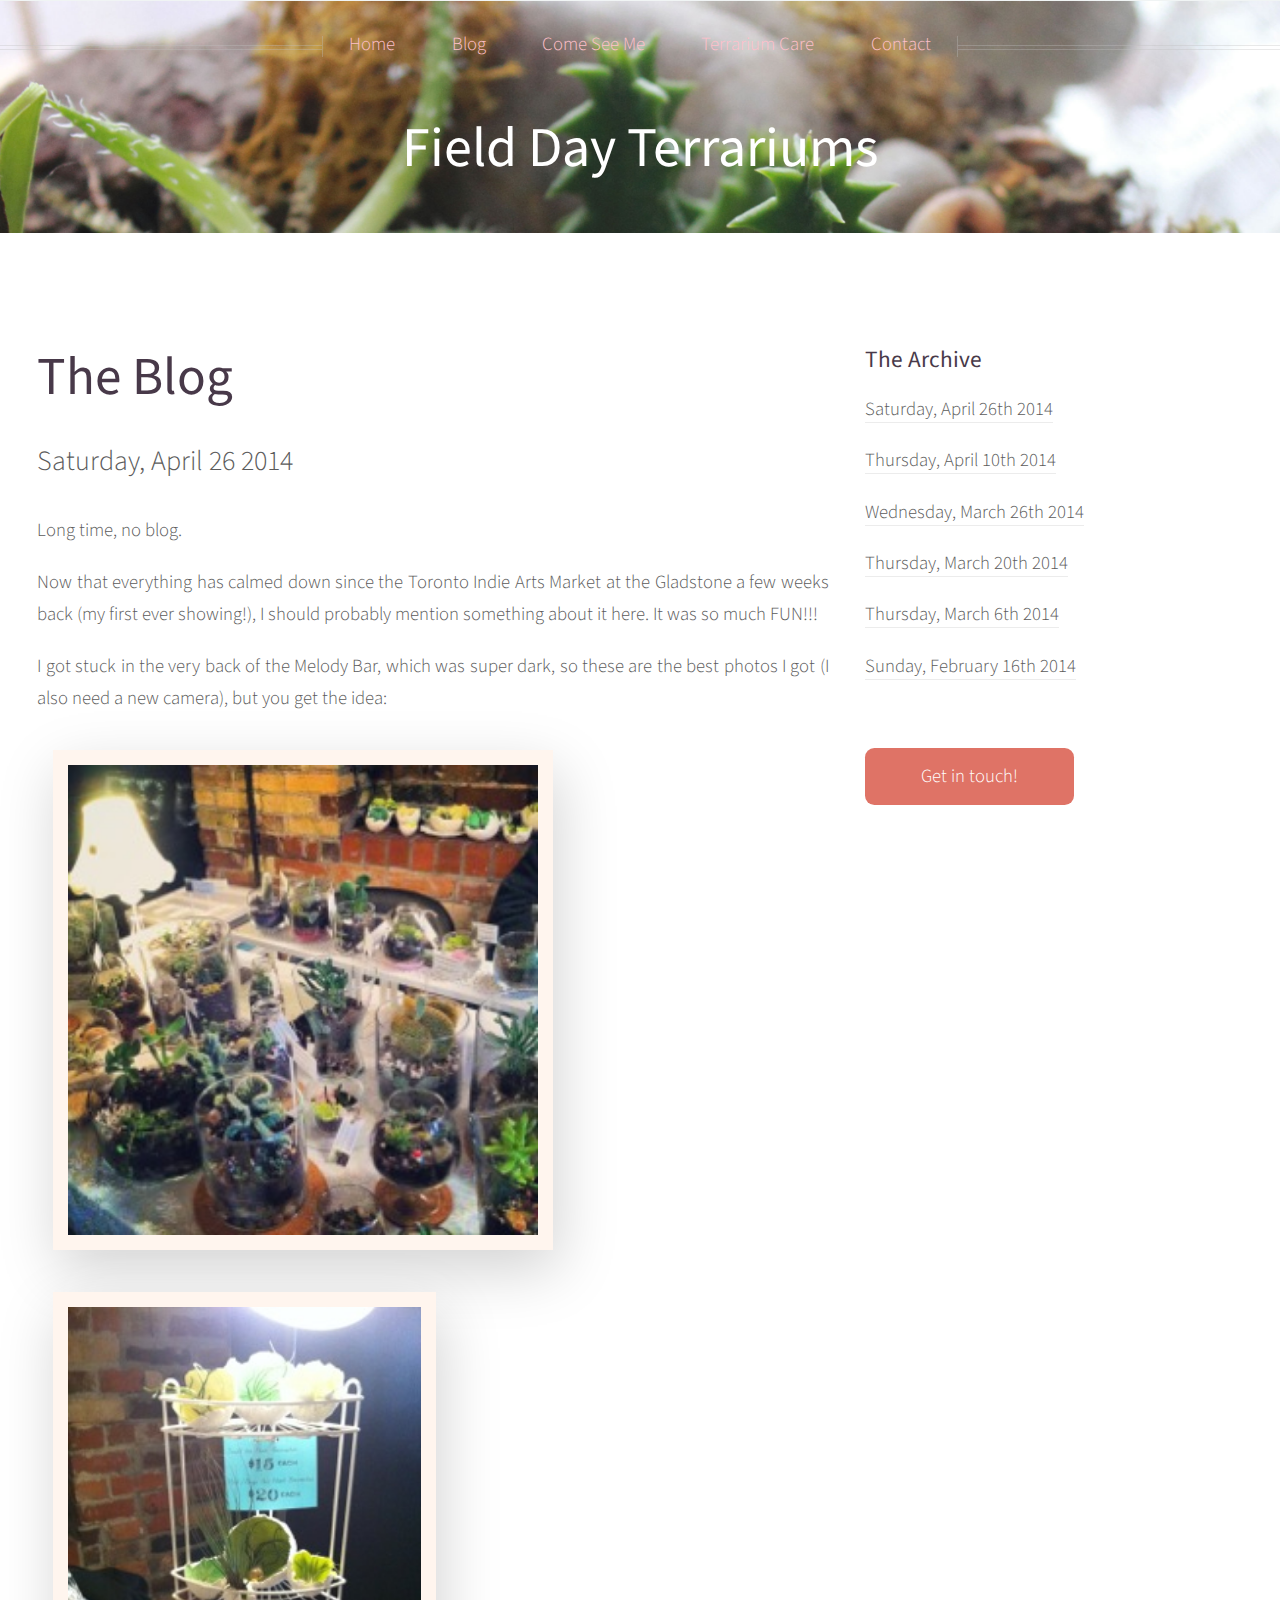
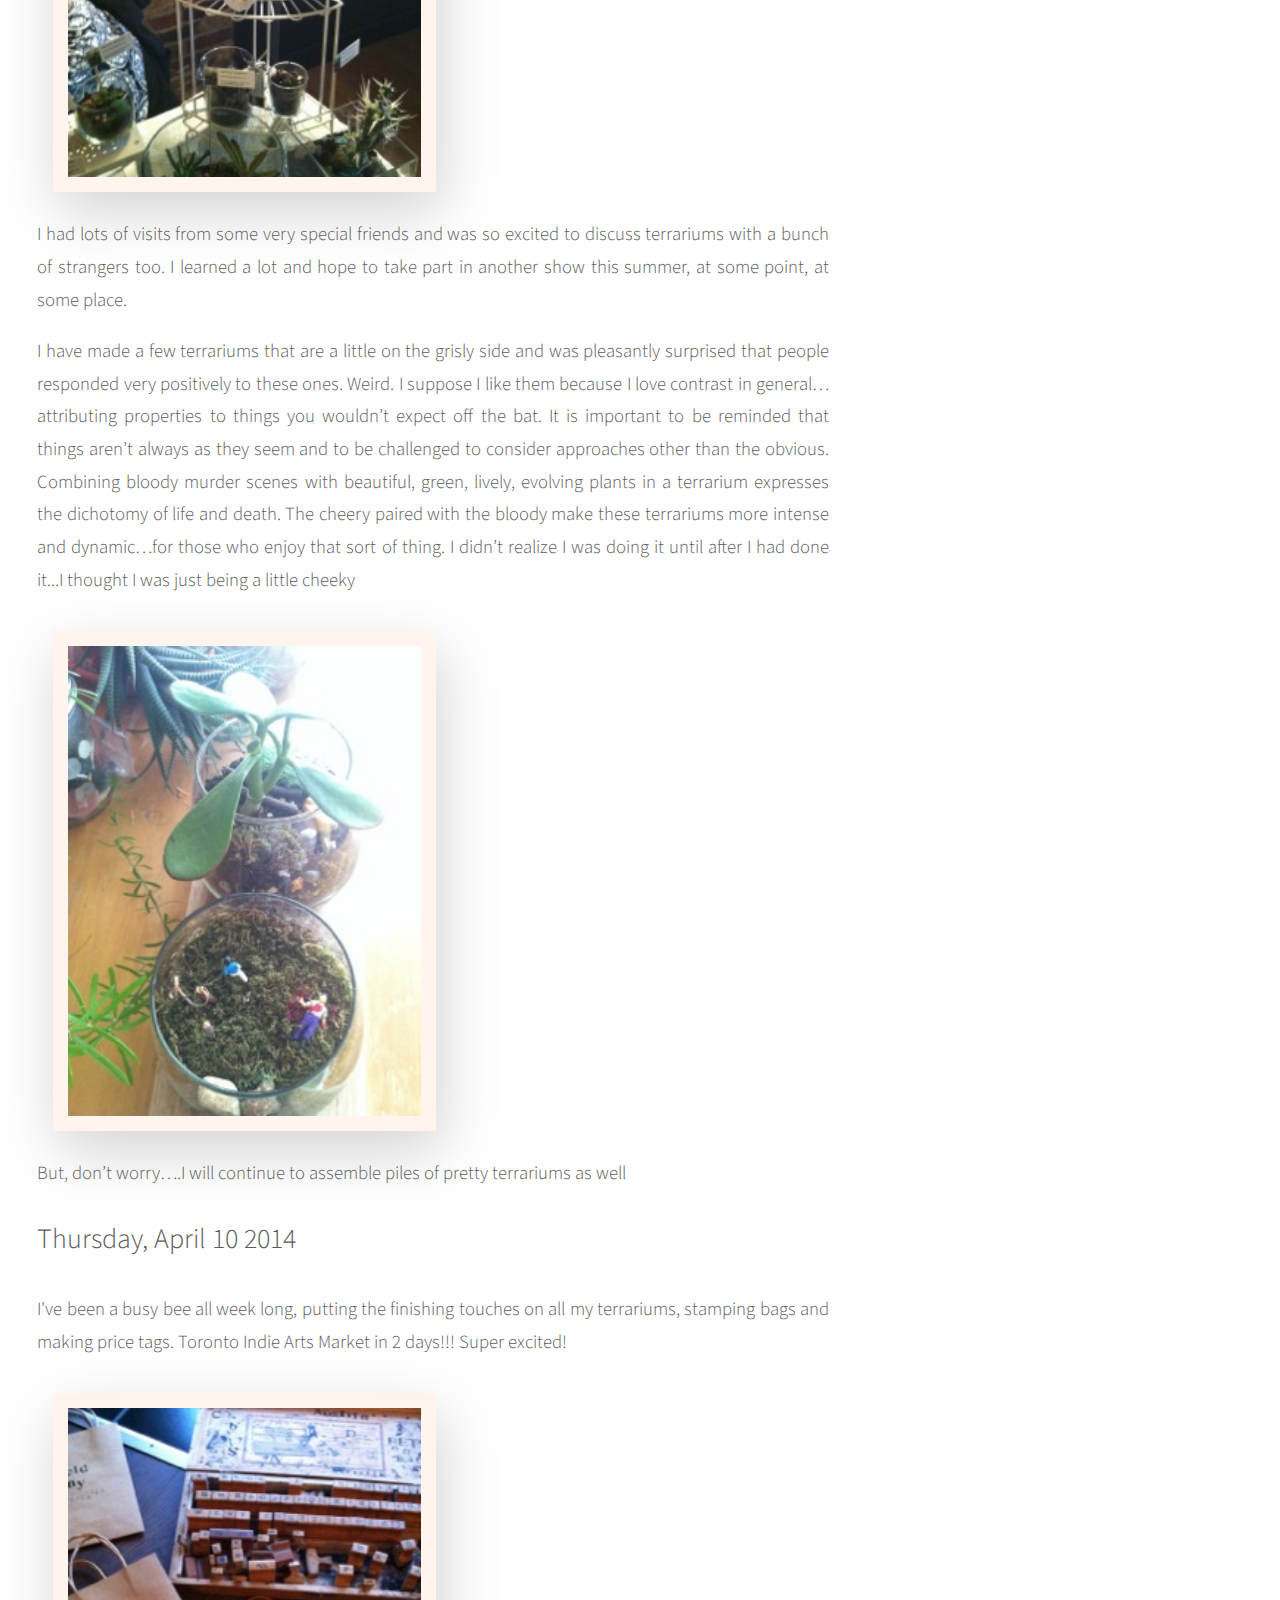
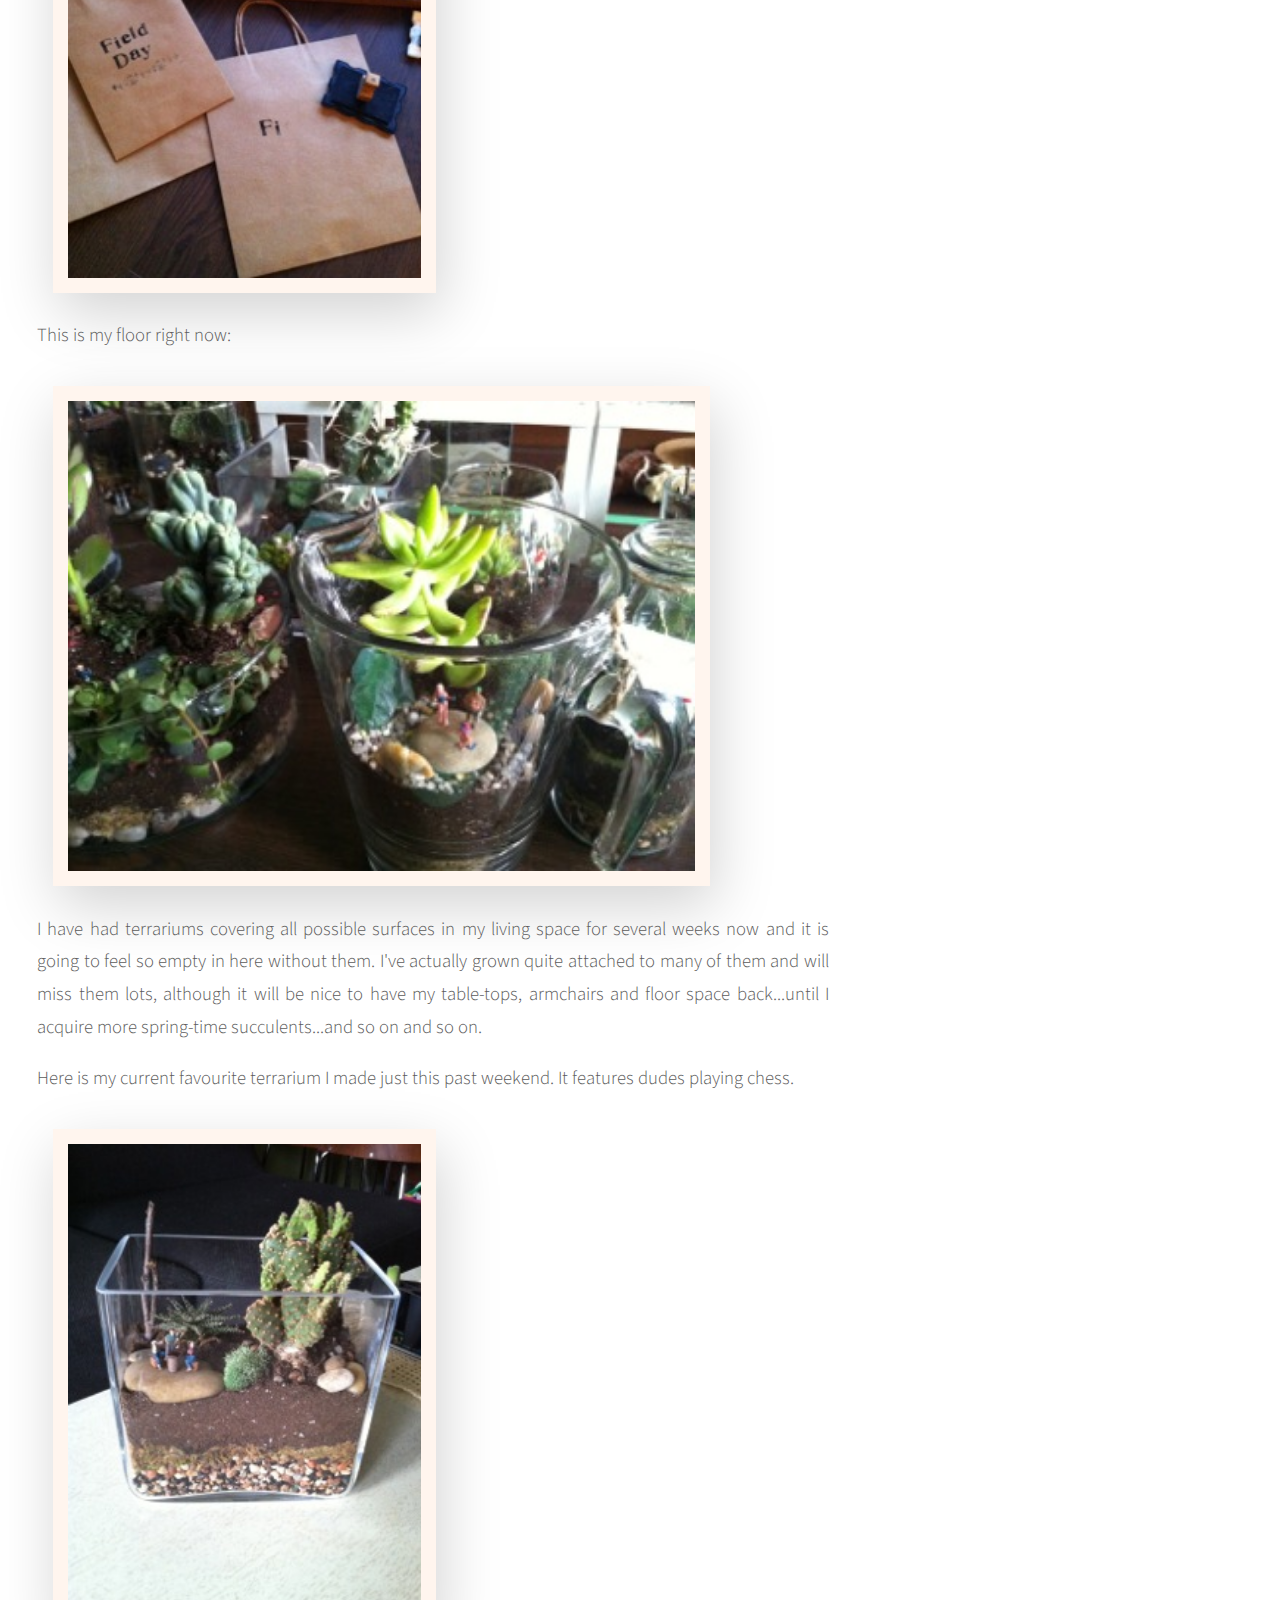
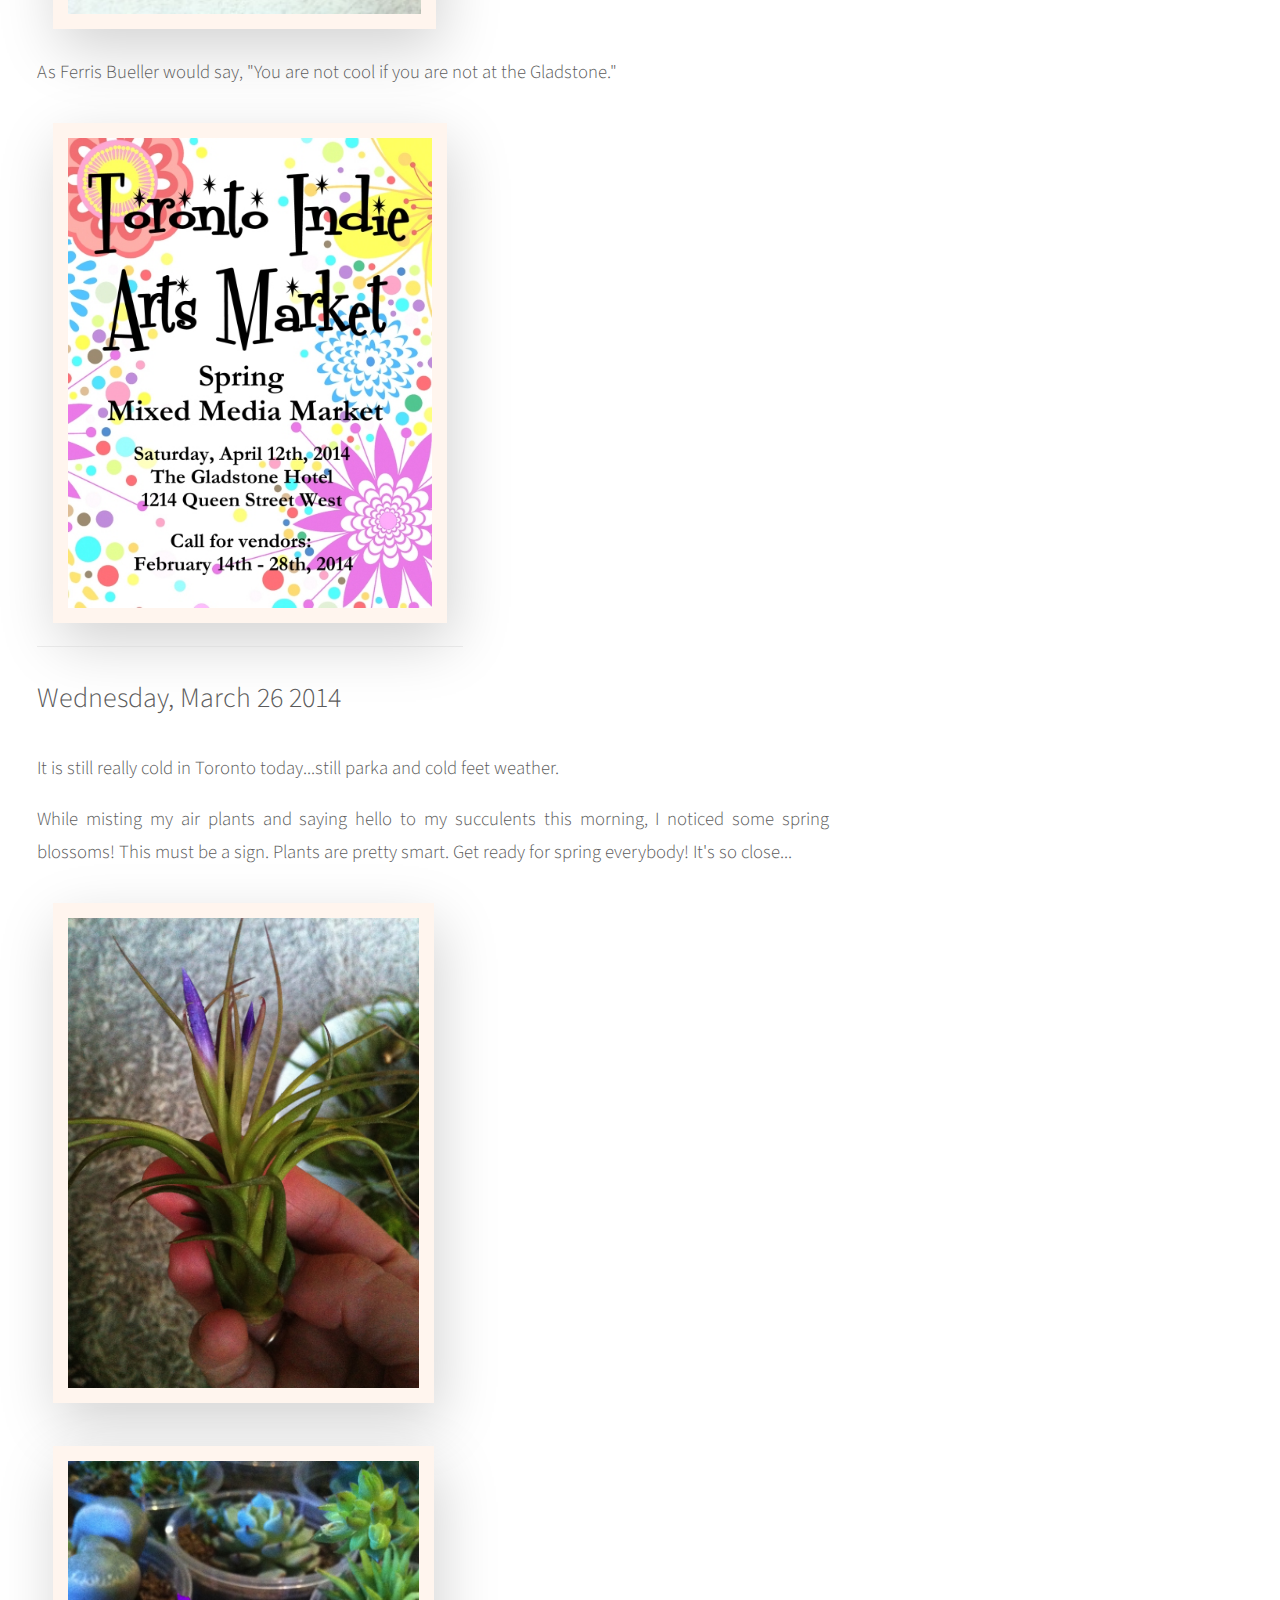
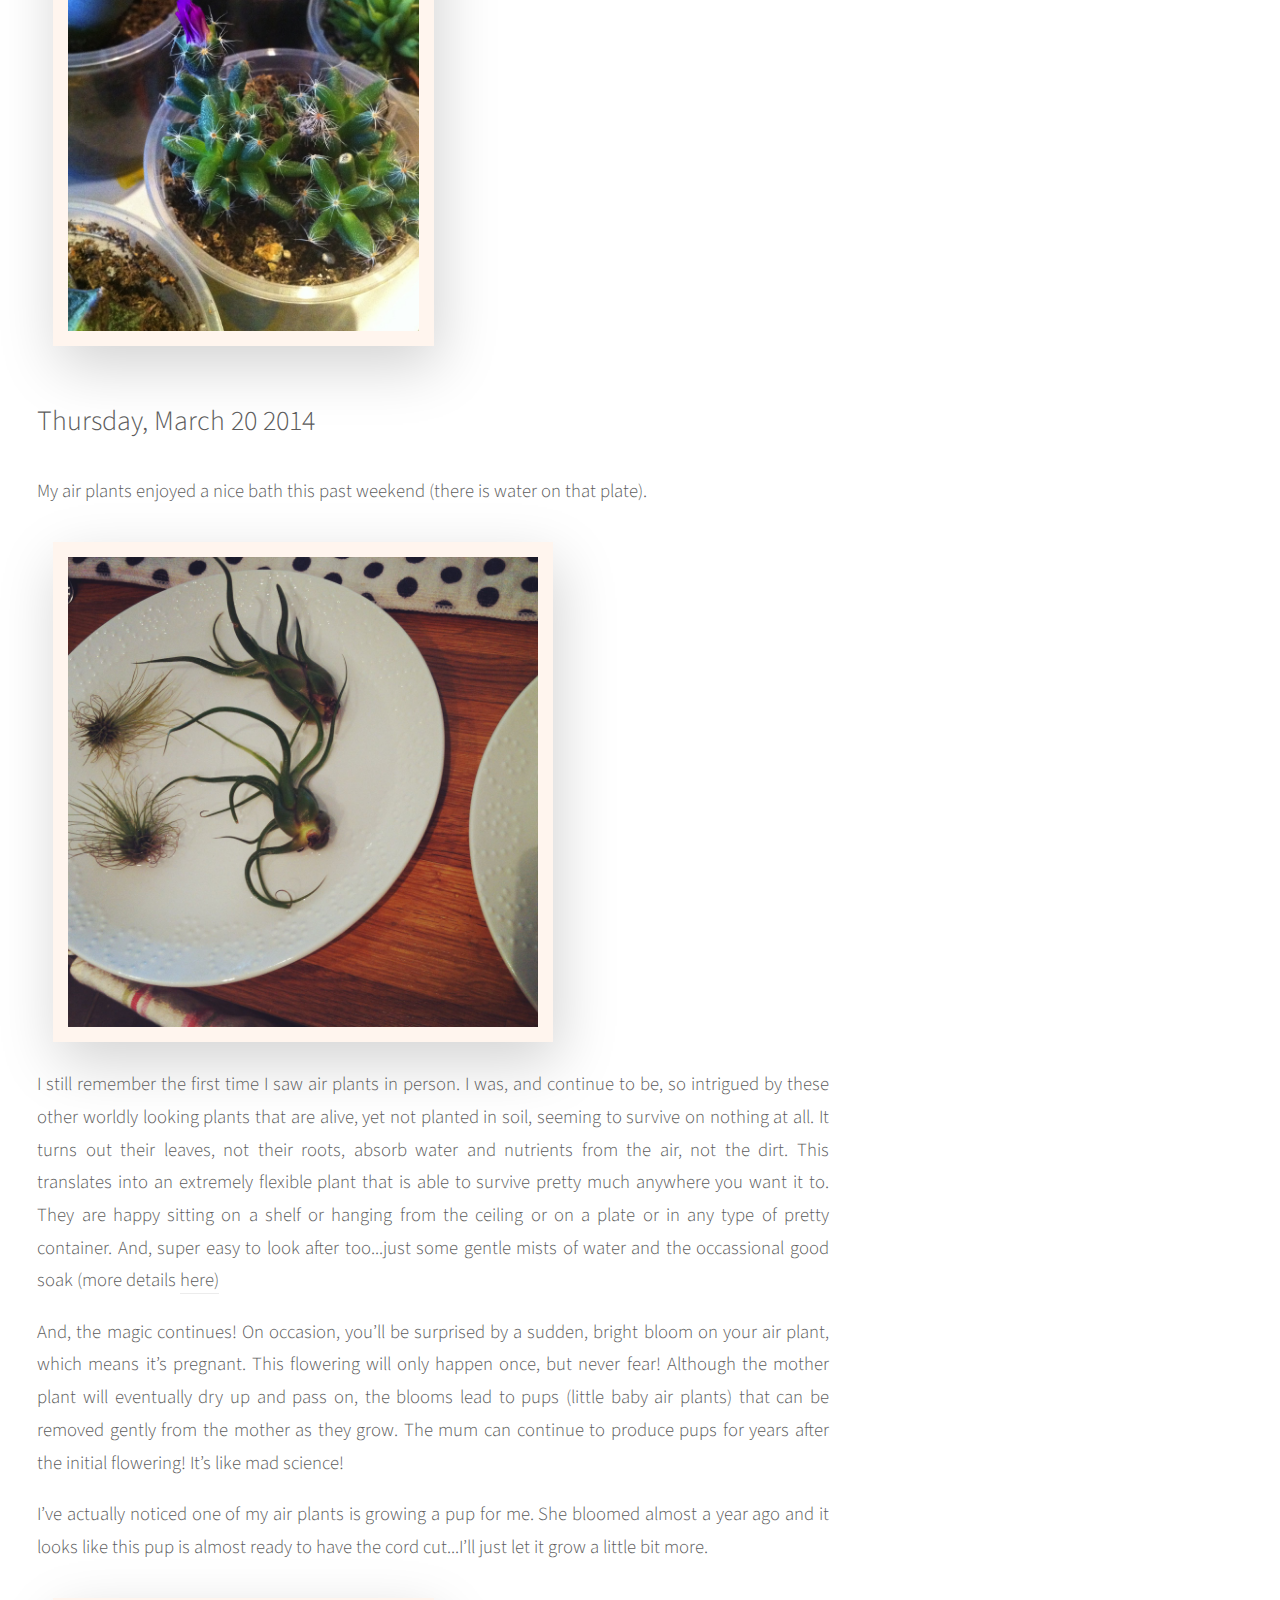
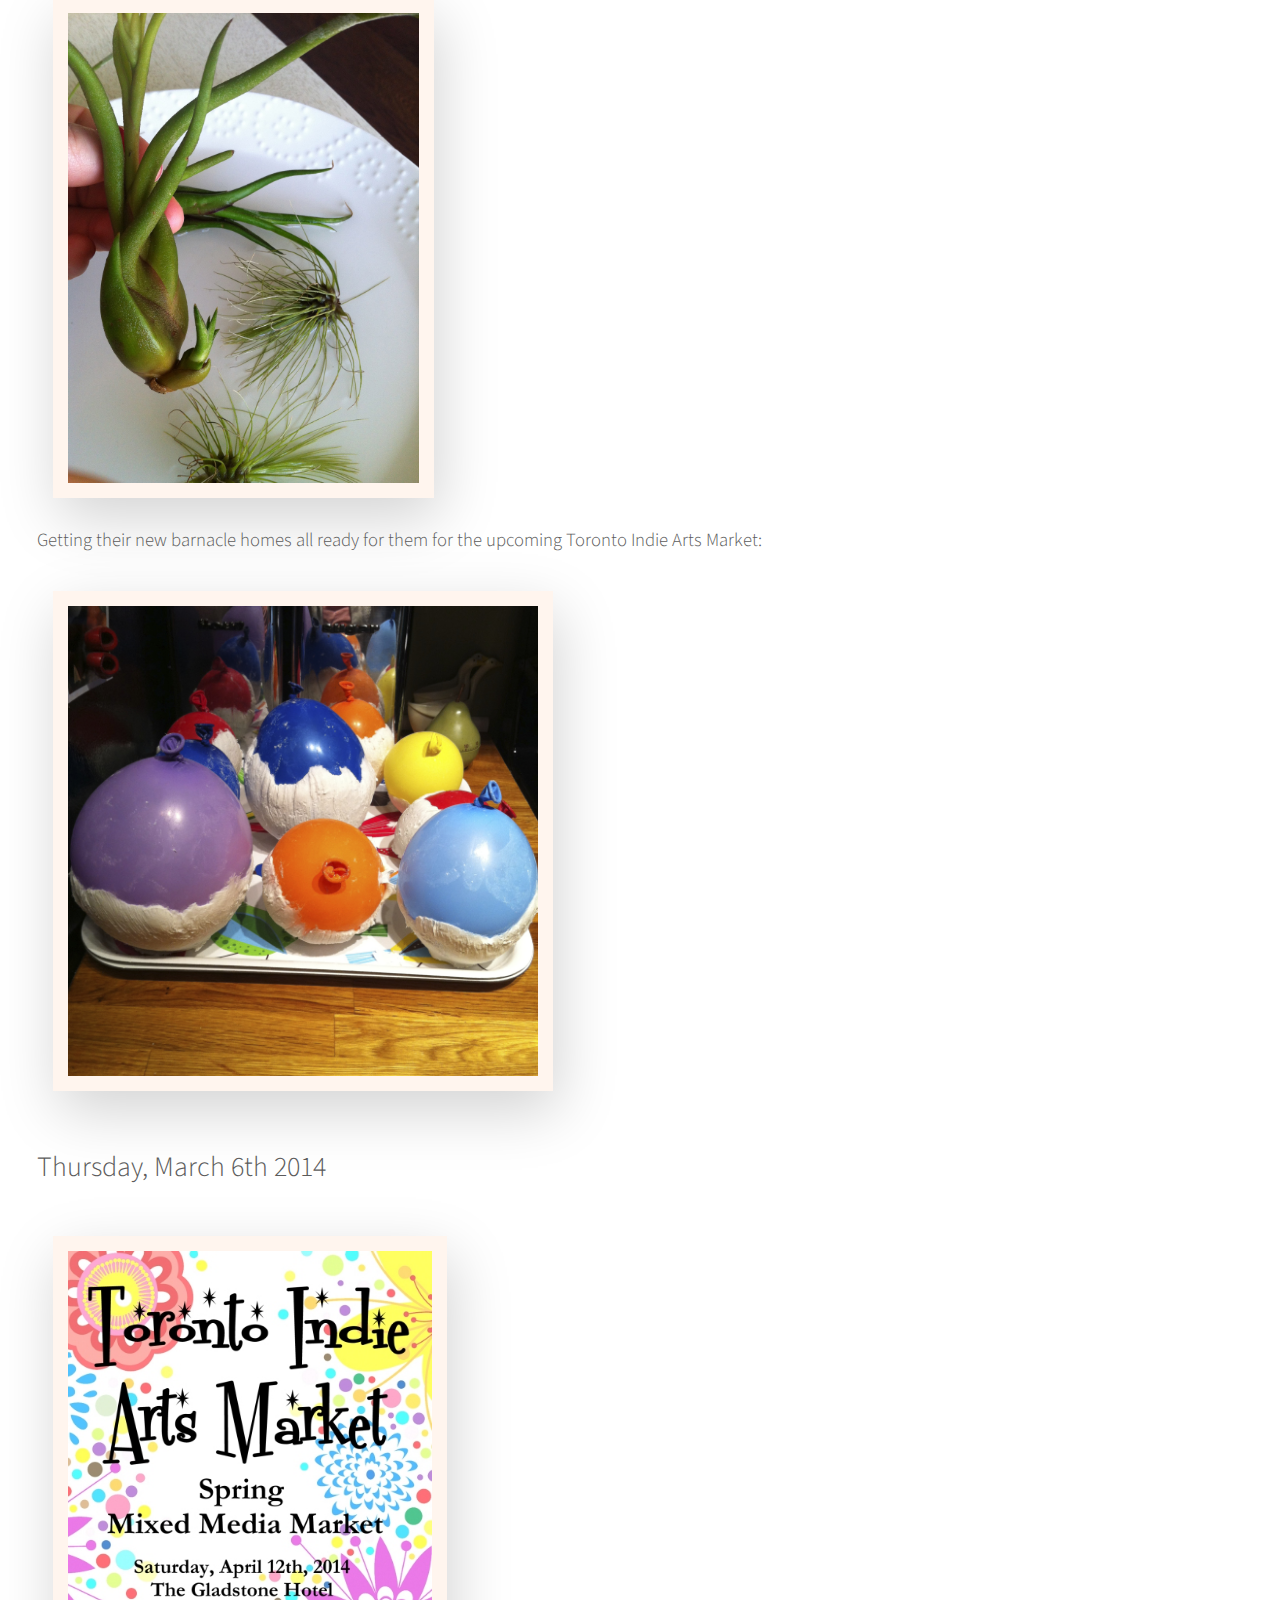
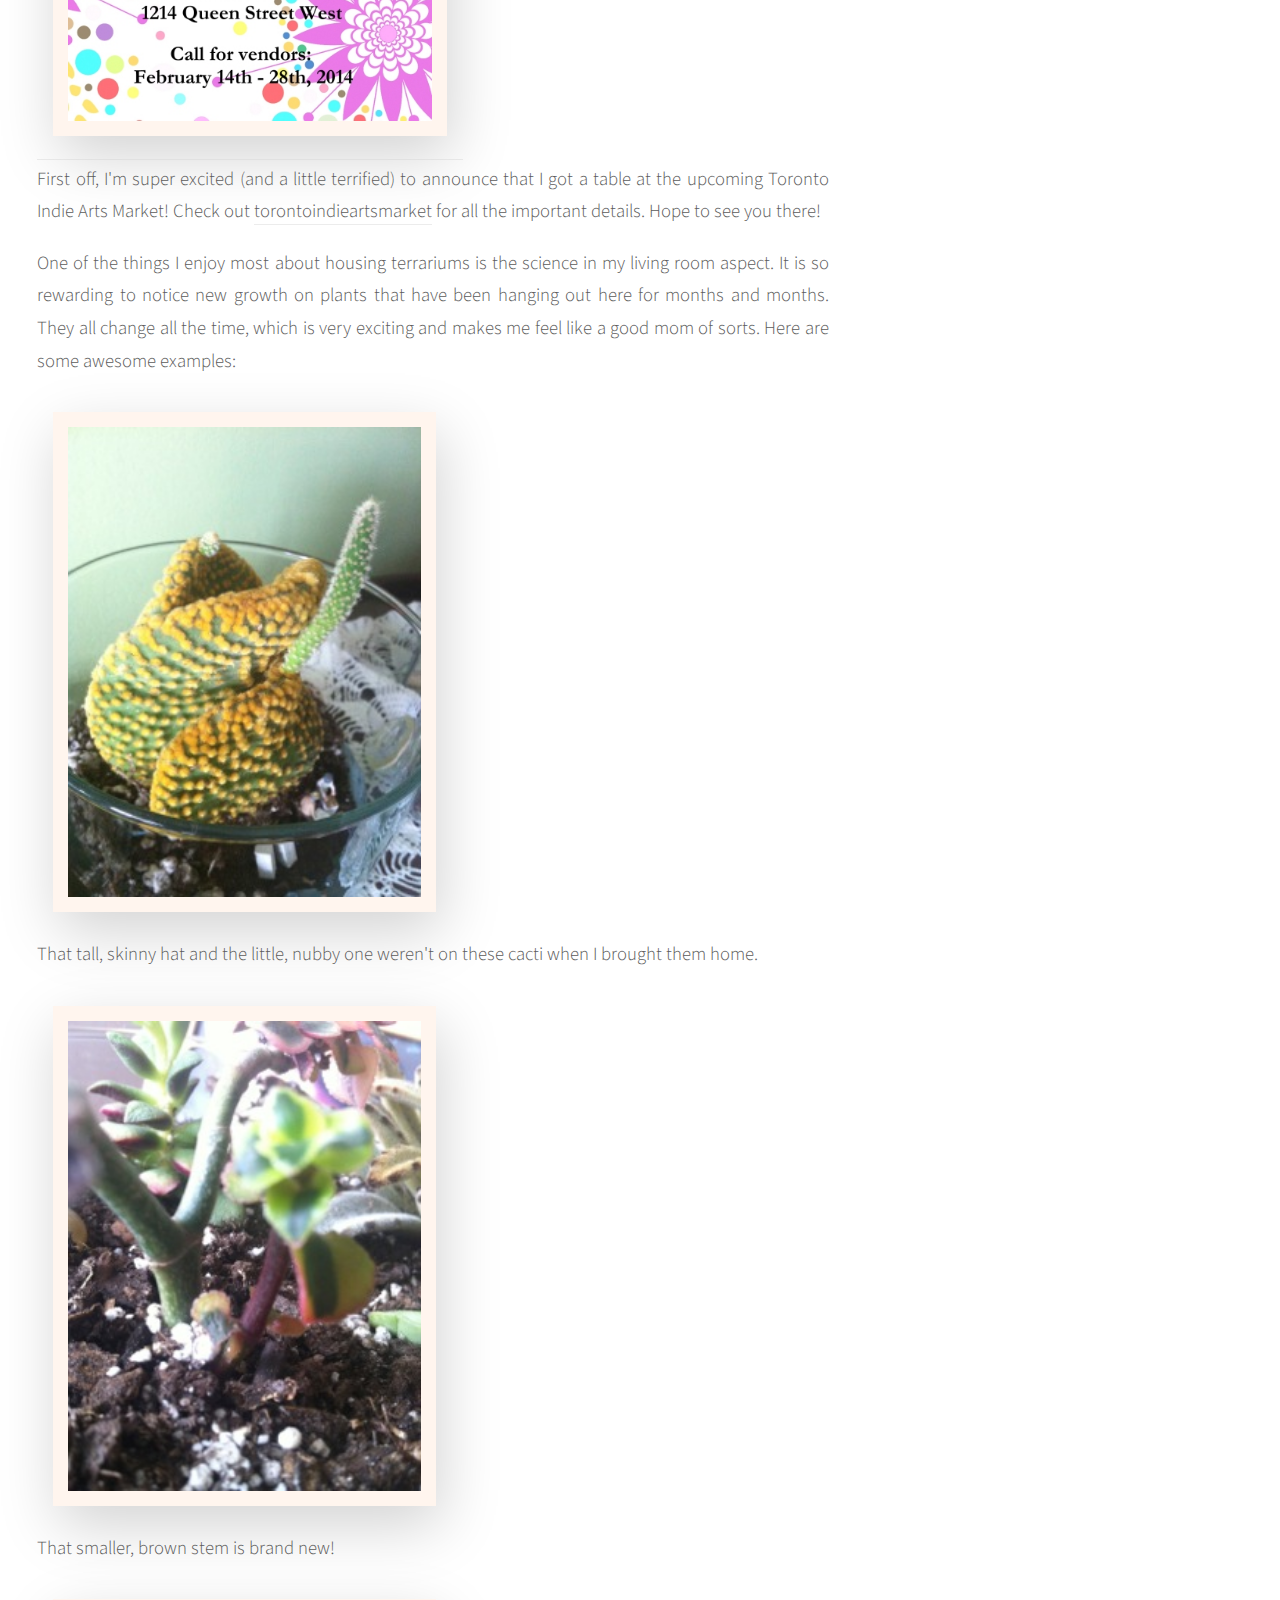
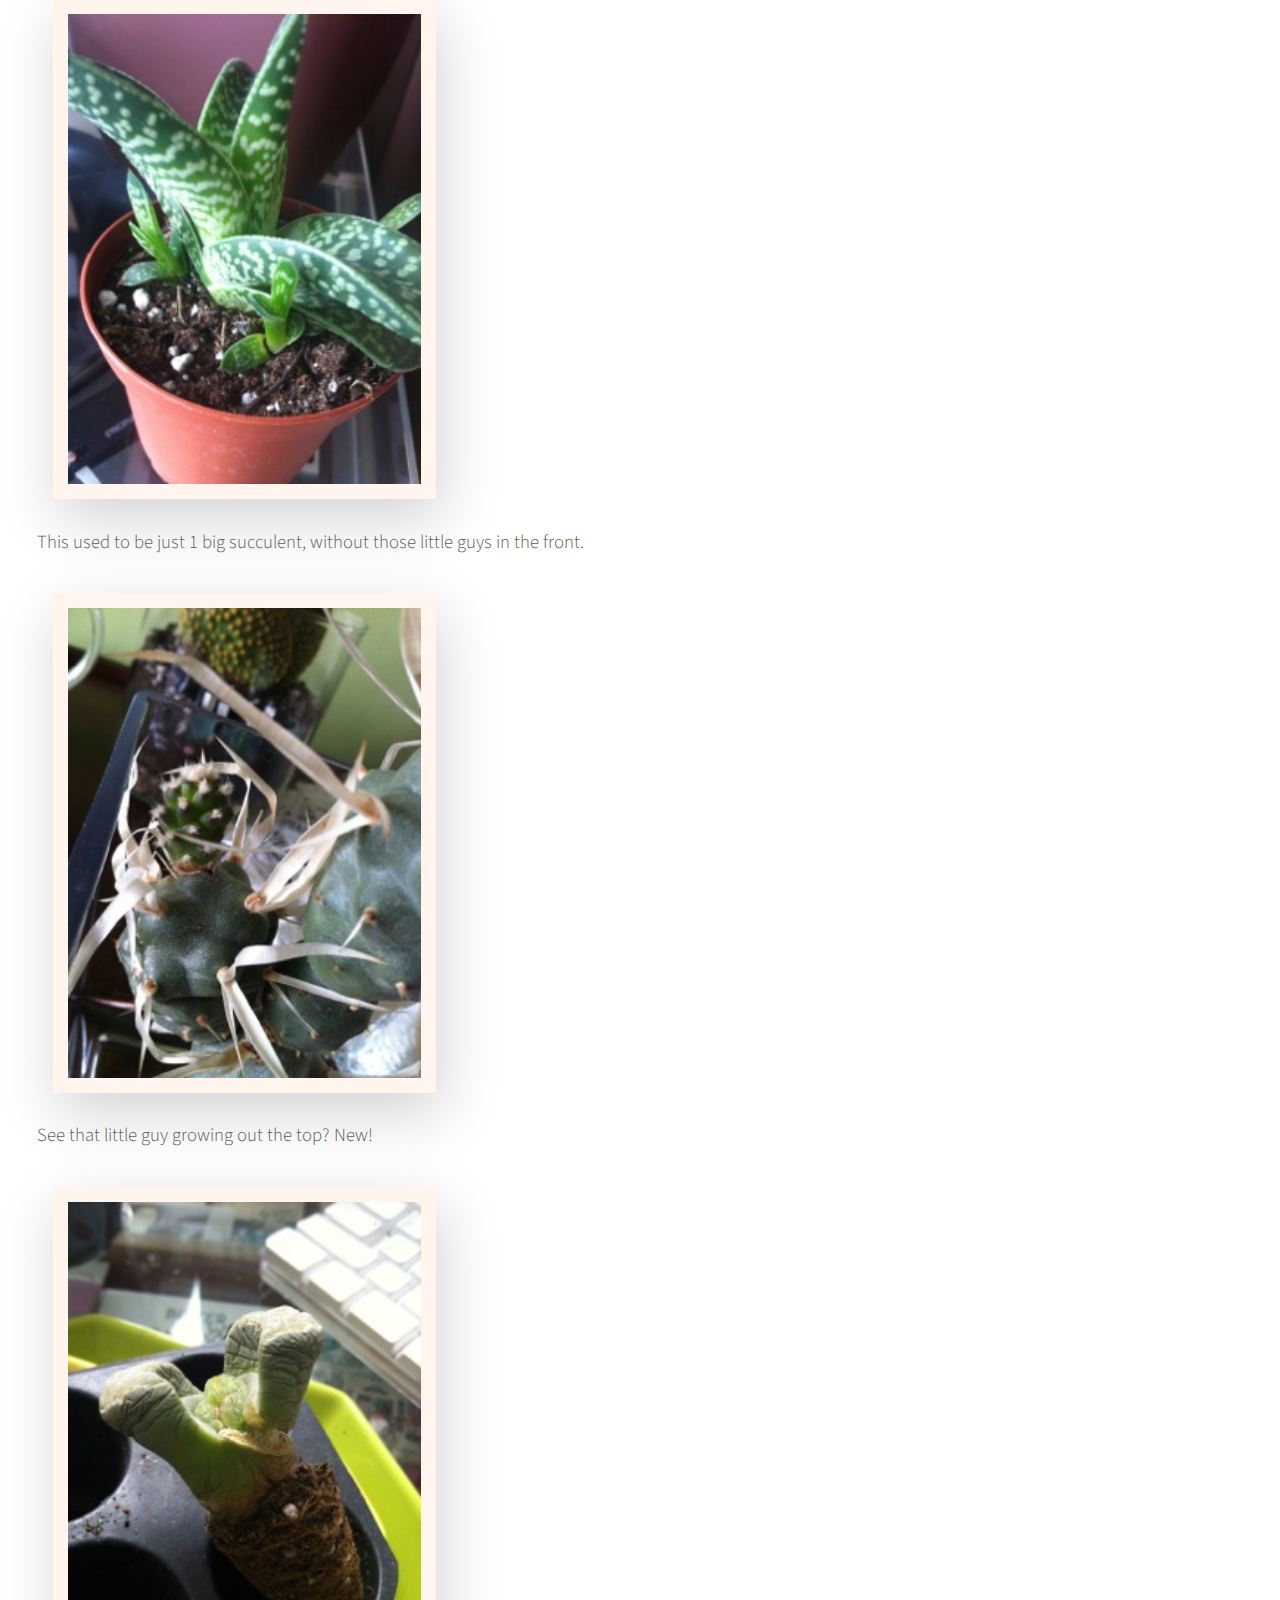
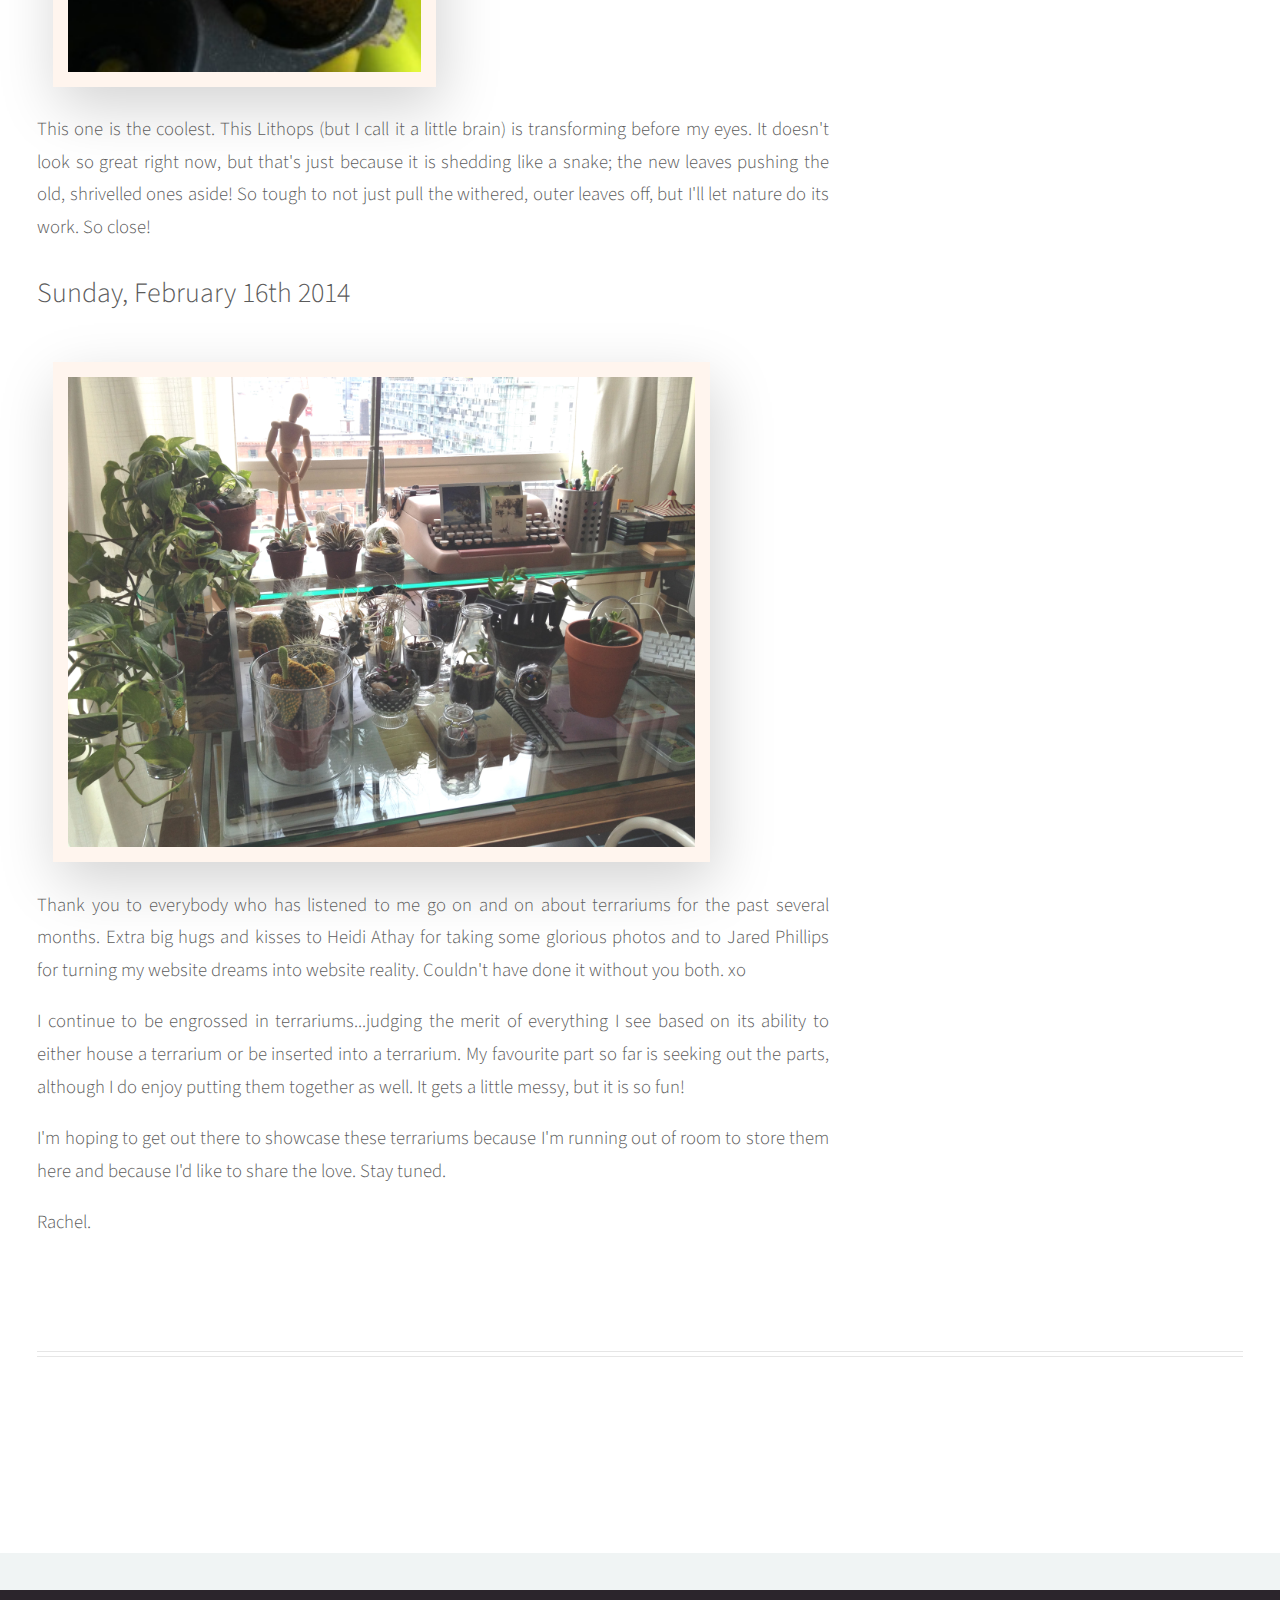
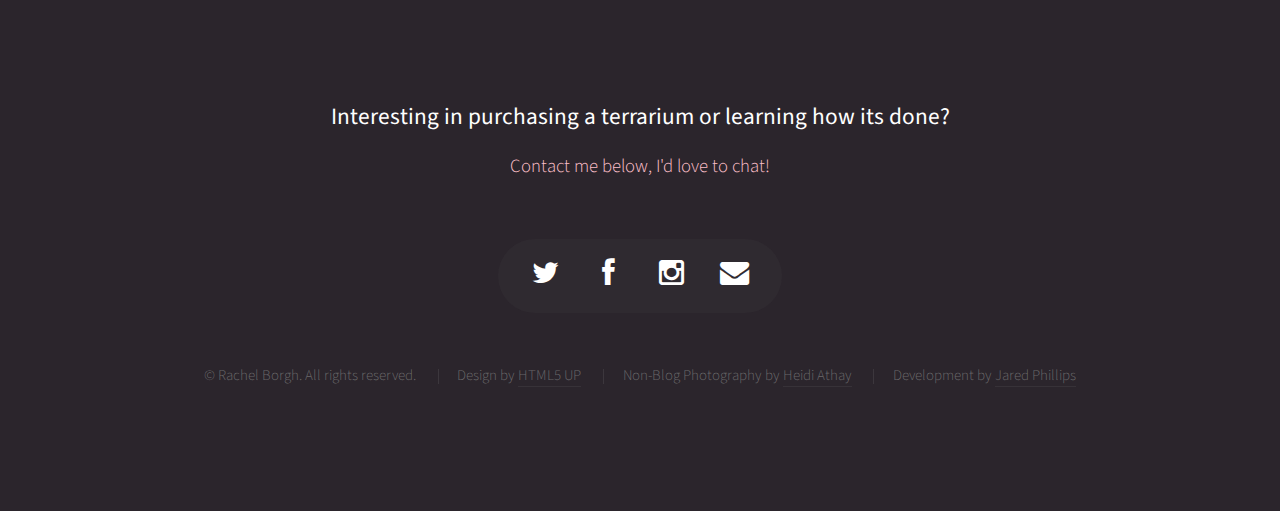
==== commit dae6f64d: "google analytics hooked up" ====
--- a/blog.html
+++ b/blog.html
@@ -281,7 +281,17 @@
 					</div>
 				</div>
 			</div>
-
+			<!-- Google Analytics -->
+			<script>
+			  (function(i,s,o,g,r,a,m){i['GoogleAnalyticsObject']=r;i[r]=i[r]||function(){
+			  (i[r].q=i[r].q||[]).push(arguments)},i[r].l=1*new Date();a=s.createElement(o),
+			  m=s.getElementsByTagName(o)[0];a.async=1;a.src=g;m.parentNode.insertBefore(a,m)
+			  })(window,document,'script','//www.google-analytics.com/analytics.js','ga');
+
+			  ga('create', 'UA-50376086-3', 'itsfieldday.com');
+			  ga('send', 'pageview');
+
+			</script>
 	</body>
 </html>
 <!-- for git -->--- a/css/skel-noscript.css
+++ b/css/skel-noscript.css
@@ -165,4 +165,169 @@
 
 				.row.double {
 					margin-left: -96px;
+				}
+
+				/* Box Model */
+
+	*, *:before, *:after {
+		-moz-box-sizing: border-box;
+		-webkit-box-sizing: border-box;
+		-o-box-sizing: border-box;
+		-ms-box-sizing: border-box;
+		box-sizing: border-box;
+	}
+
+/* Container */
+
+	body {
+		min-width: 1200px;
+	}
+
+	.container {
+		width: 1200px;
+		margin-left: auto;
+		margin-right: auto;
+	}
+
+	/* Modifiers */
+	
+		.container.small {
+			width: 900px;
+		}
+
+		.container.big {
+			width: 100%;
+			max-width: 1500px;
+			min-width: 1200px;
+		}
+
+/* Grid */
+
+	/* Cells */
+
+		.\31 2u { width: 100% }
+		.\31 1u { width: 91.6666666667% }
+		.\31 0u { width: 83.3333333333% }
+		.\39 u { width: 75% }
+		.\38 u { width: 66.6666666667% }
+		.\37 u { width: 58.3333333333% }
+		.\36 u { width: 50% }
+		.\35 u { width: 41.6666666667% }
+		.\34 u { width: 33.3333333333% }
+		.\33 u { width: 25% }
+		.\32 u { width: 16.6666666667% }
+		.\31 u { width: 8.3333333333% }
+		.\-11u { margin-left: 91.6666666667% }
+		.\-10u { margin-left: 83.3333333333% }
+		.\-9u { margin-left: 75% }
+		.\-8u { margin-left: 66.6666666667% }
+		.\-7u { margin-left: 58.3333333333% }
+		.\-6u { margin-left: 50% }
+		.\-5u { margin-left: 41.6666666667% }
+		.\-4u { margin-left: 33.3333333333% }
+		.\-3u { margin-left: 25% }
+		.\-2u { margin-left: 16.6666666667% }
+		.\-1u { margin-left: 8.3333333333% }
+
+		.row > * {
+			padding: 48px 0 0 48px;
+			float: left;
+			-moz-box-sizing: border-box;
+			-webkit-box-sizing: border-box;
+			-o-box-sizing: border-box;
+			-ms-box-sizing: border-box;
+			box-sizing: border-box;
+		}
+
+		.row + .row > * {
+			padding-top: 48px;
+		}
+
+		.row {
+			margin-left: -48px;
+		}
+
+	/* Rows */
+
+		.row:after {
+			content: '';
+			display: block;
+			clear: both;
+			height: 0;
+		}
+
+		.row:first-child > * {
+			padding-top: 0;
+		}
+
+		.row > * {
+			padding-top: 0;
+		}
+
+		/* Modifiers */
+
+			/* Flush */
+
+				.row.flush {
+					margin-left: 0;
+				}
+
+				.row.flush > * {
+					padding: 0 !important;
+				}
+
+			/* Quarter */
+
+				.row.quarter > * {
+					padding: 12px 0 0 12px;
+				}
+
+				.row.quarter + .row.quarter > * {
+					padding-top: 12px;
+				}
+
+				.row.quarter {
+					margin-left: -12px;
+				}
+
+			/* Half */
+
+				.row.half > * {
+					padding: 24px 0 0 24px;
+				}
+
+				.row.half + .row.half > * {
+					padding-top: 24px;
+				}
+
+				.row.half {
+					margin-left: -24px;
+				}
+
+			/* One and (a) Half */
+
+				.row.oneandhalf > * {
+					padding: 72px 0 0 72px;
+				}
+
+				.row.oneandhalf + .row.oneandhalf > * {
+					padding-top: 72px;
+				}
+
+				.row.oneandhalf {
+					margin-left: -72px;
+				}
+
+			/* Double */
+
+				.row.double > * {
+					padding: 96px 0 0 96px;
+				}
+
+				.row.double + .row.double > * {
+					padding-top: 96px;
+				}
+
+				.row.double {
+					margin-left: -96px;
 				}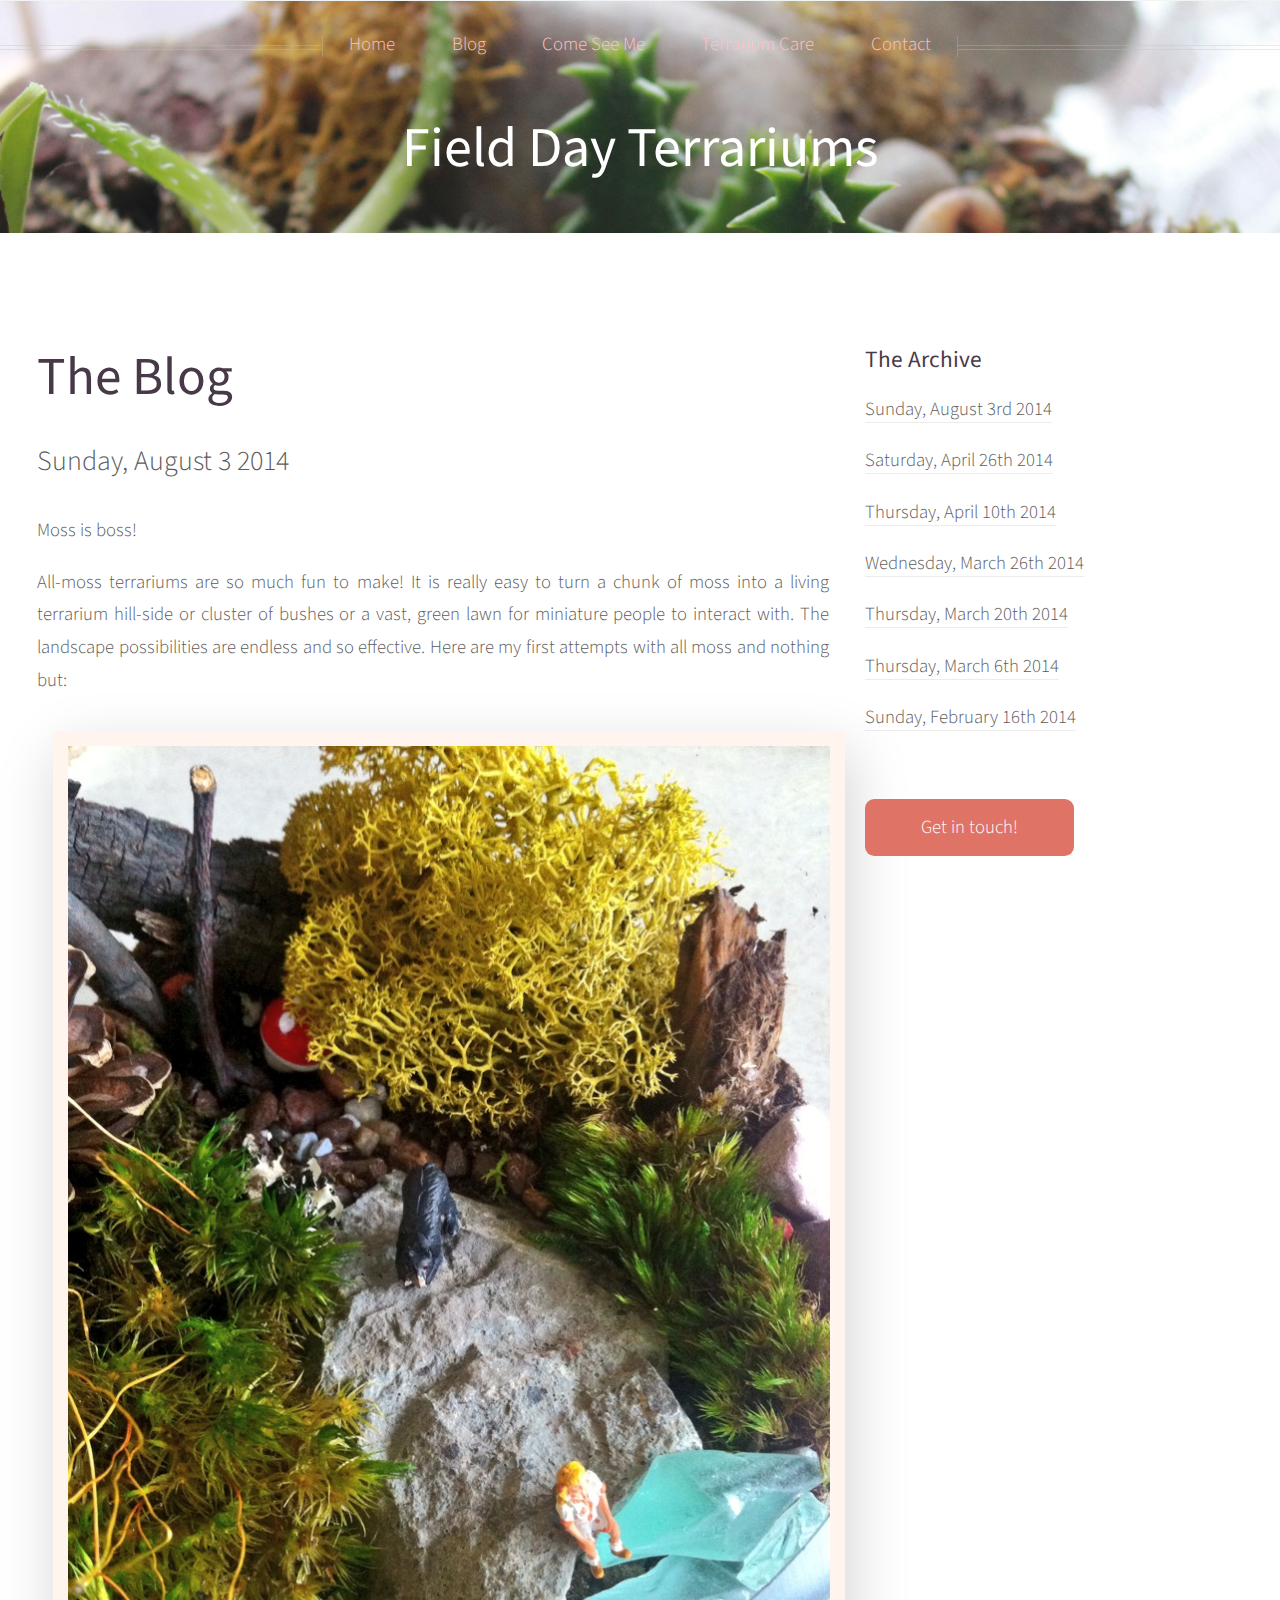
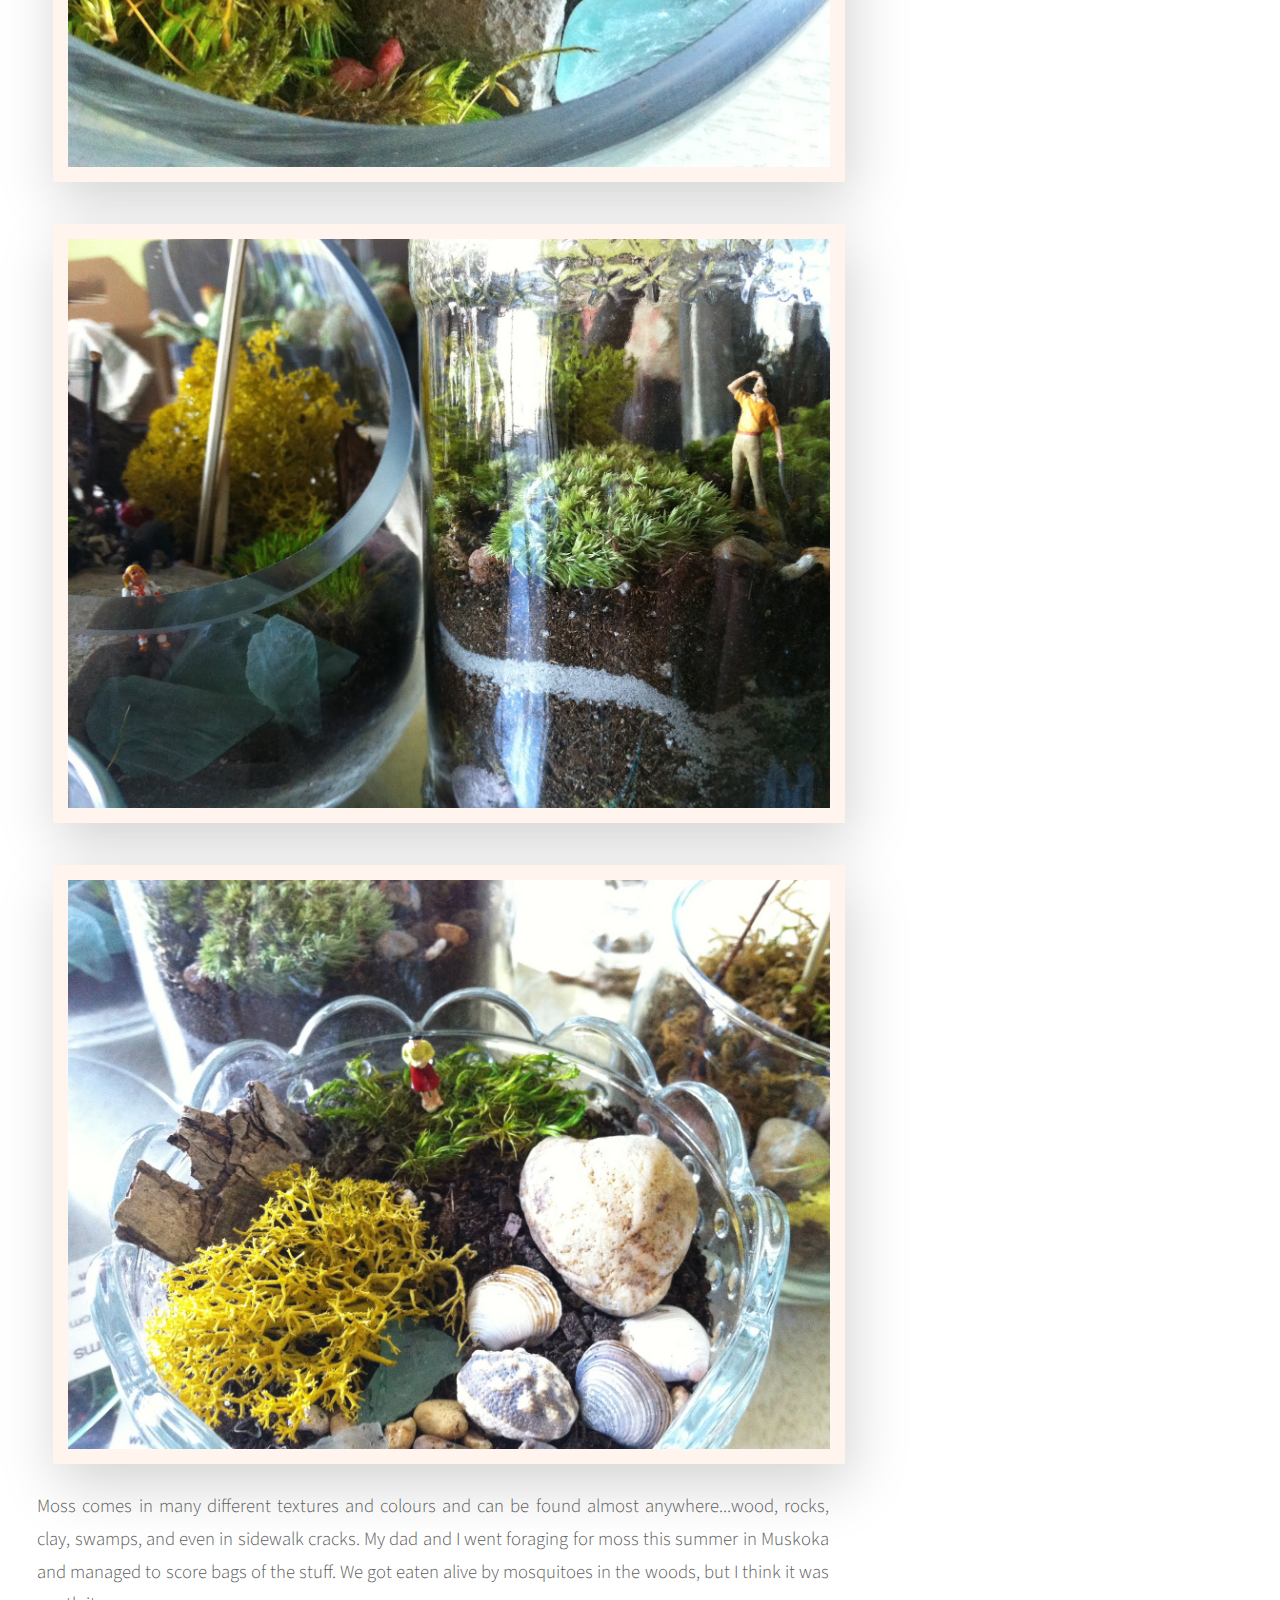
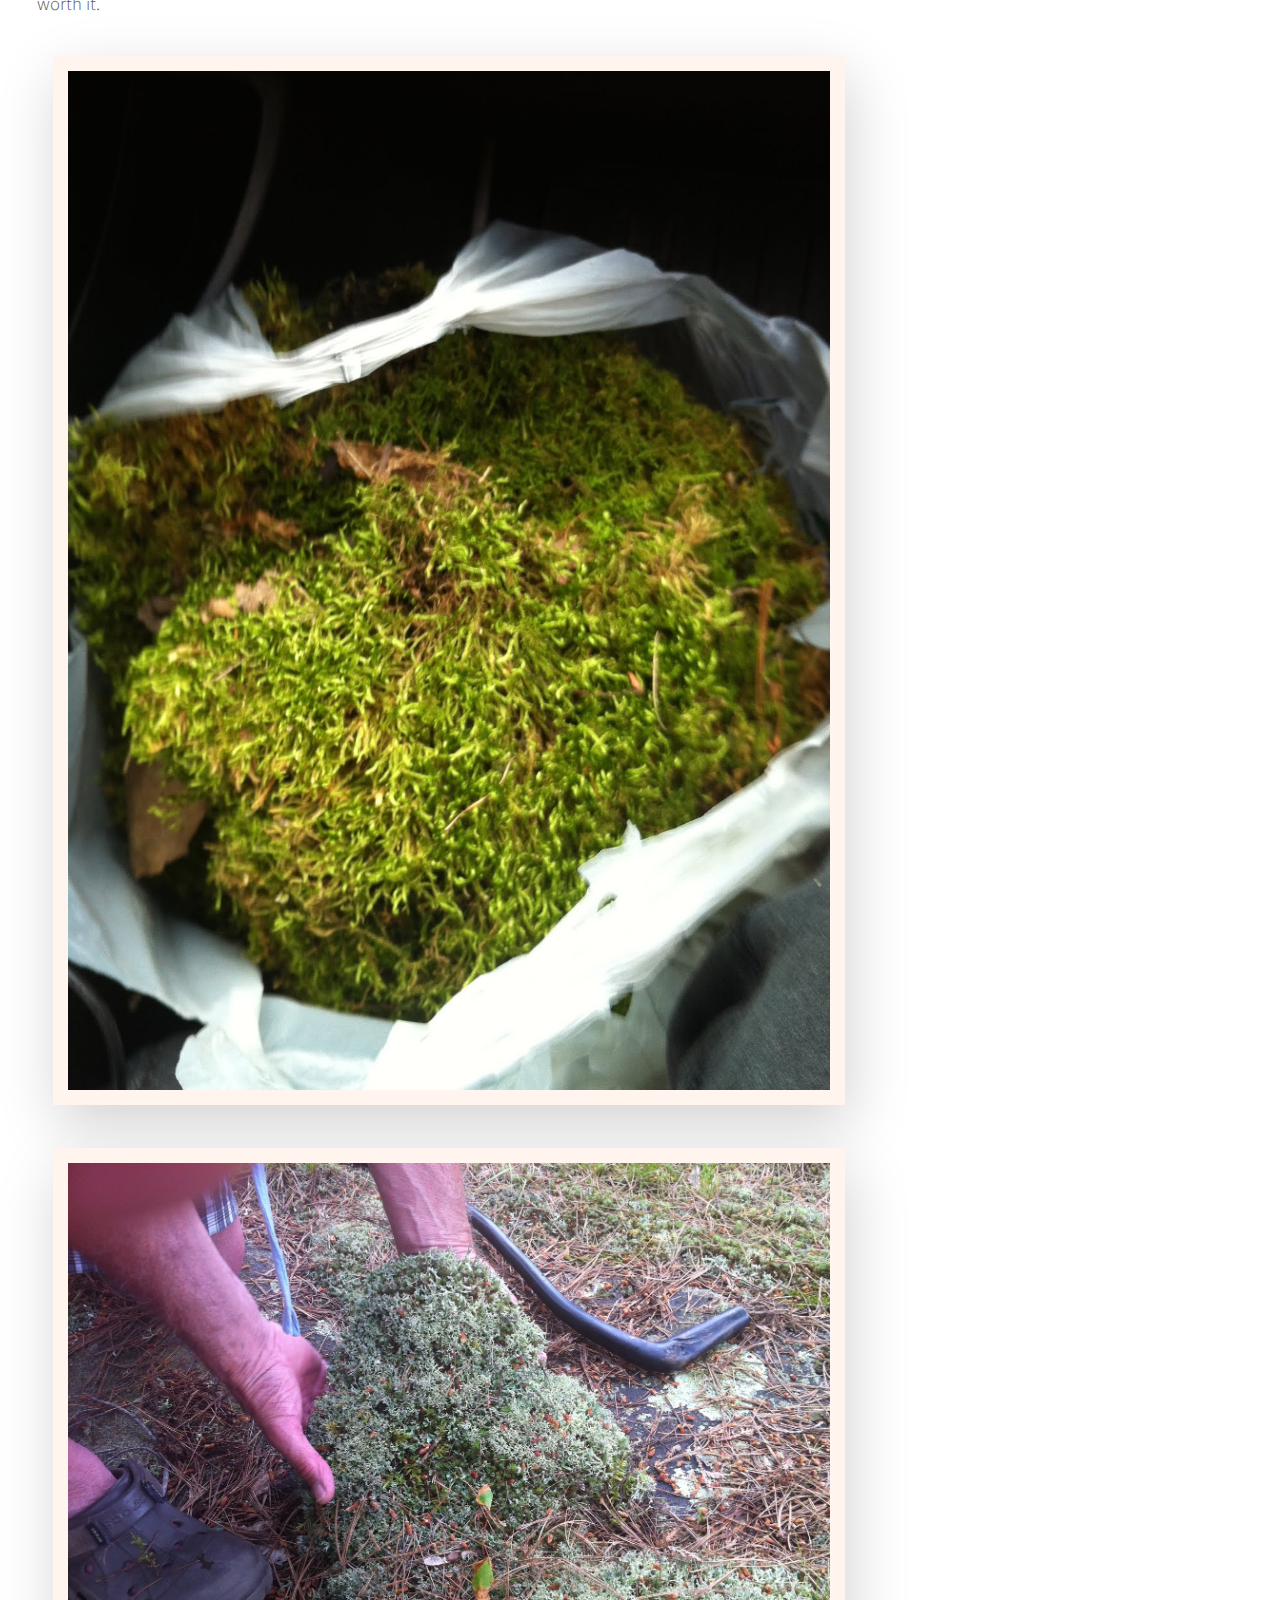
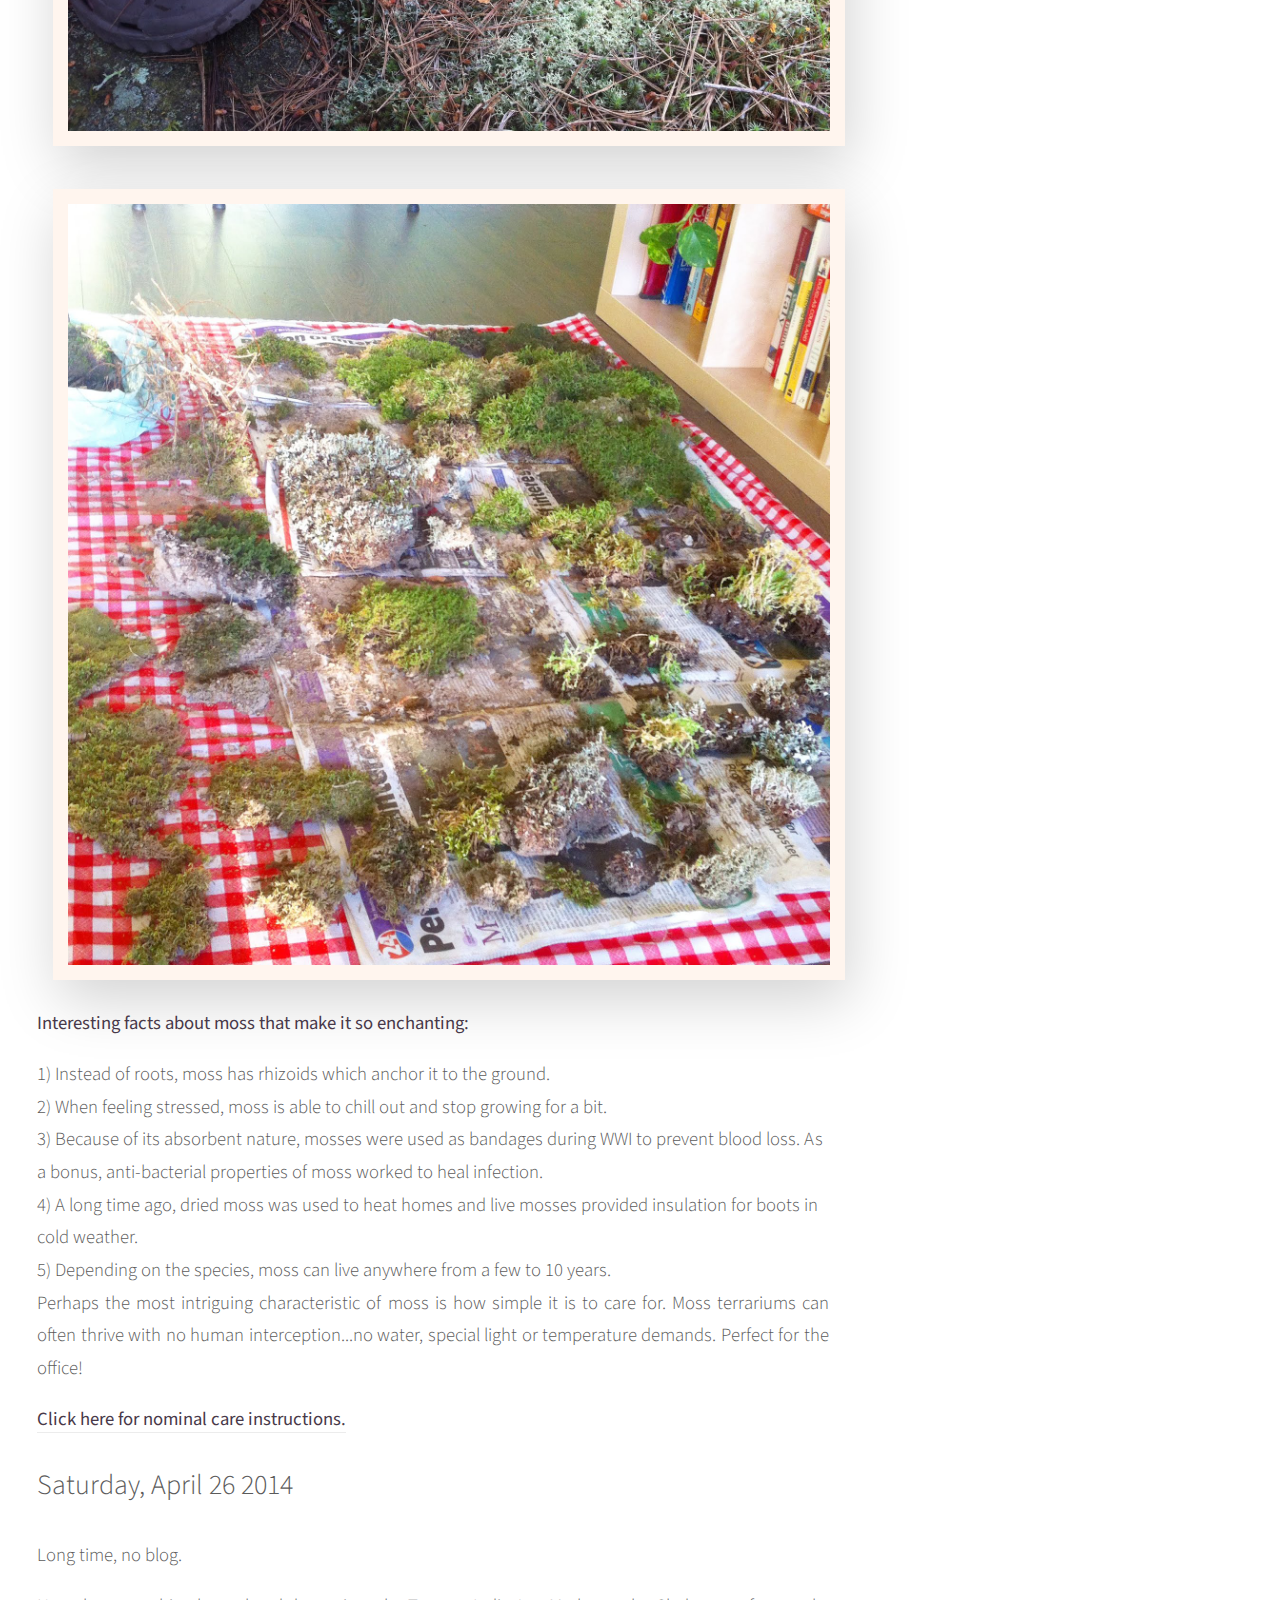
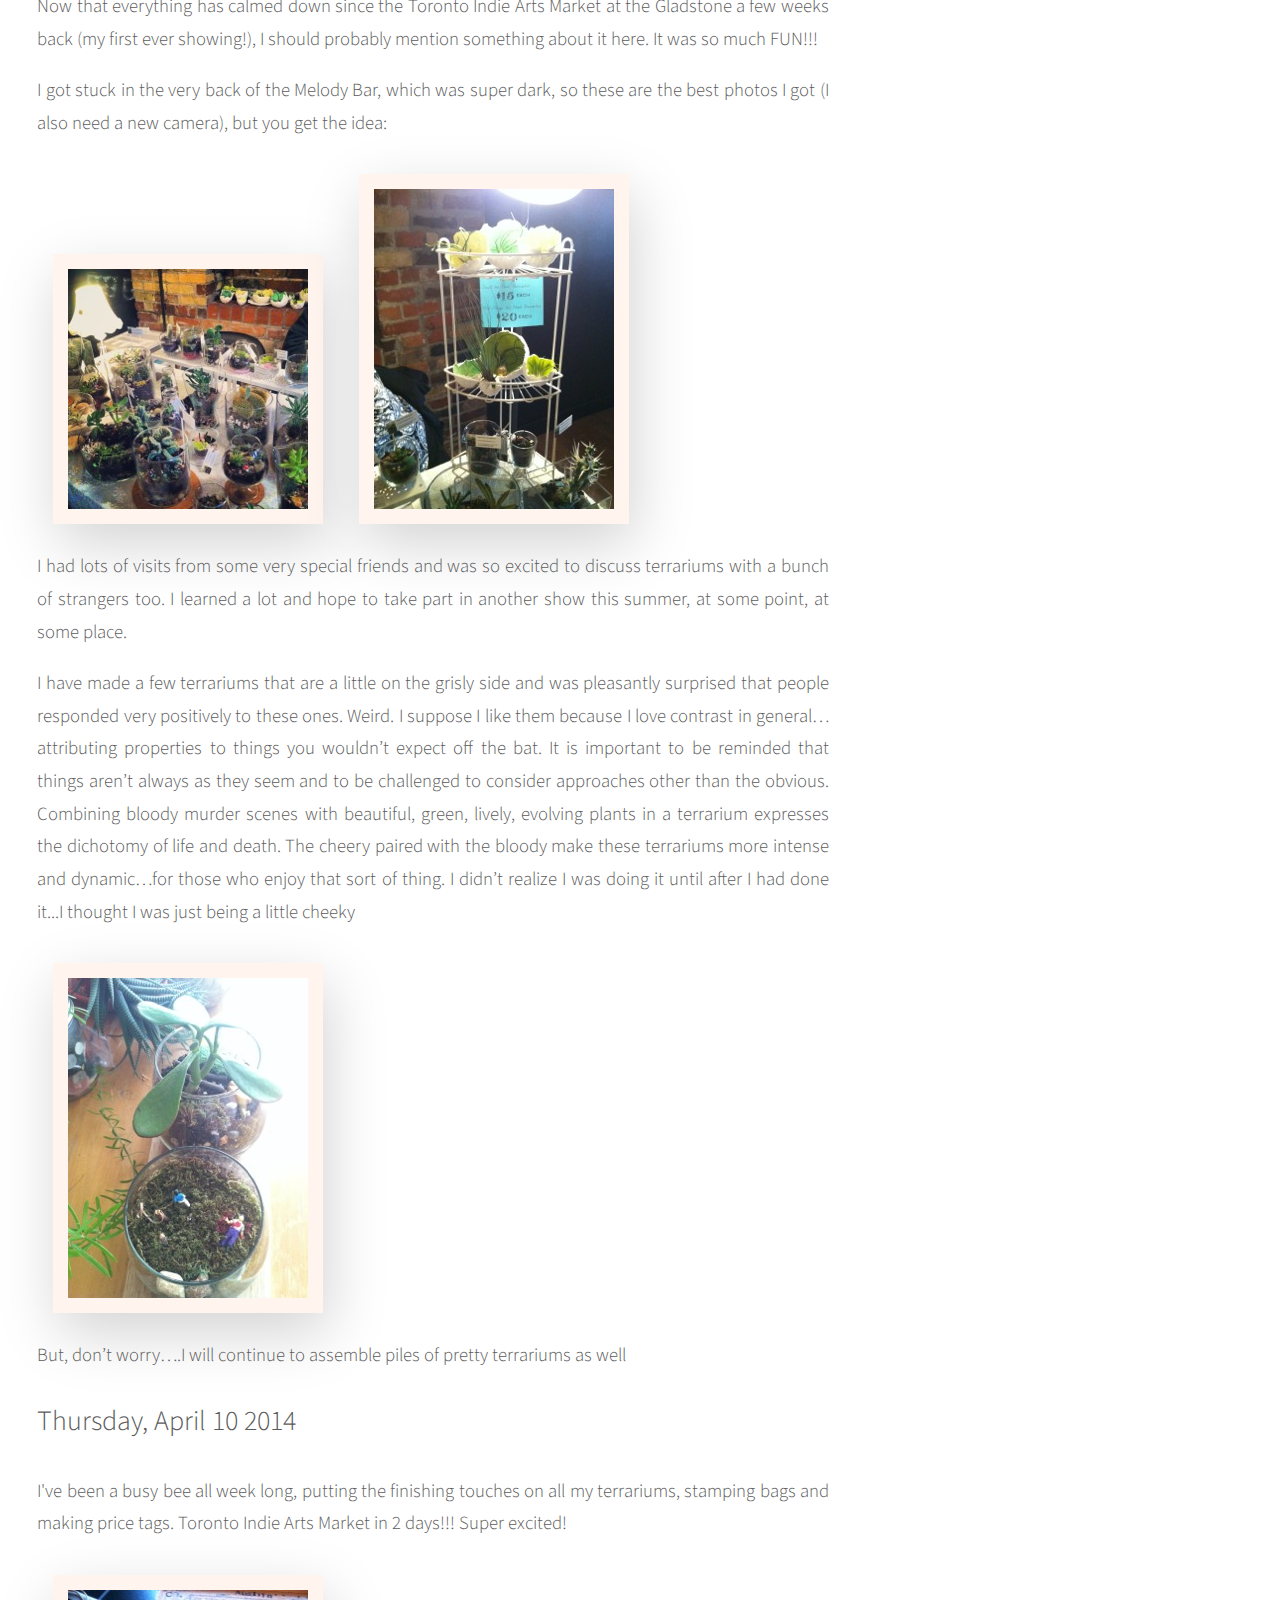
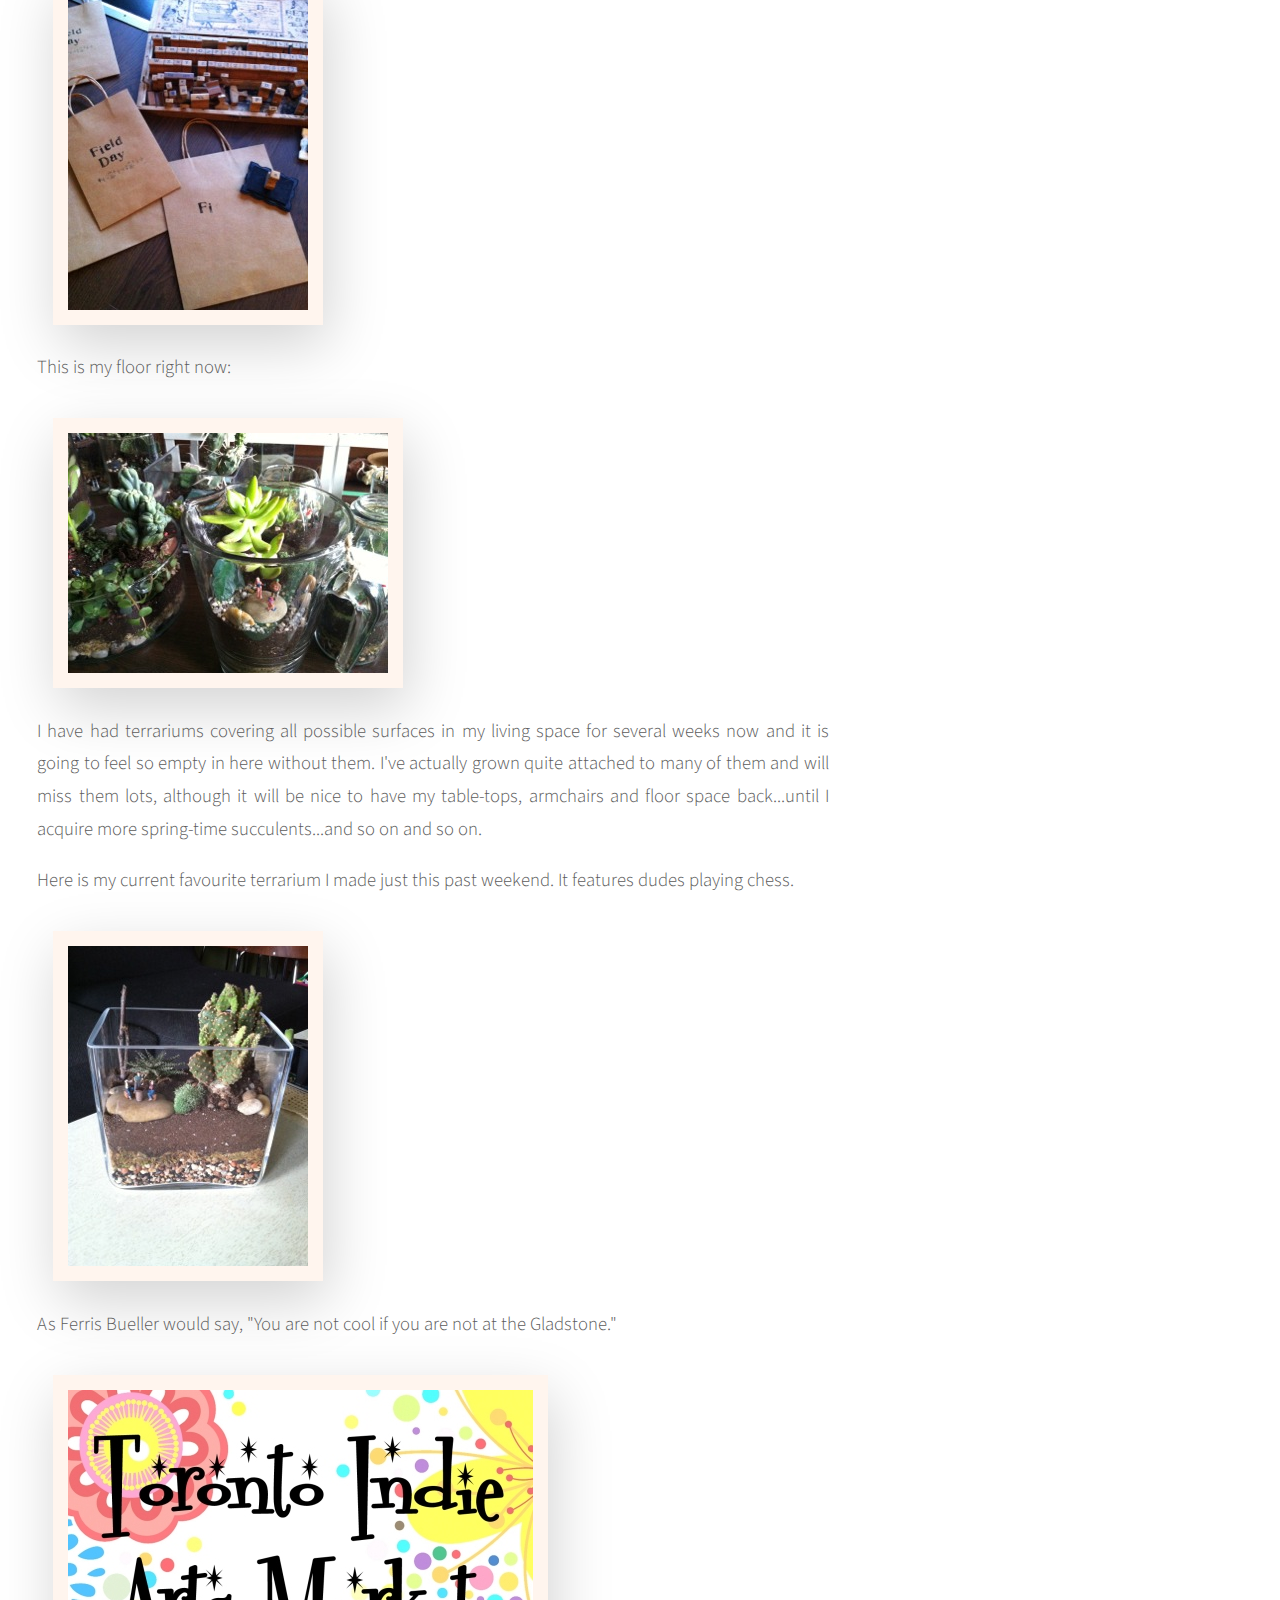
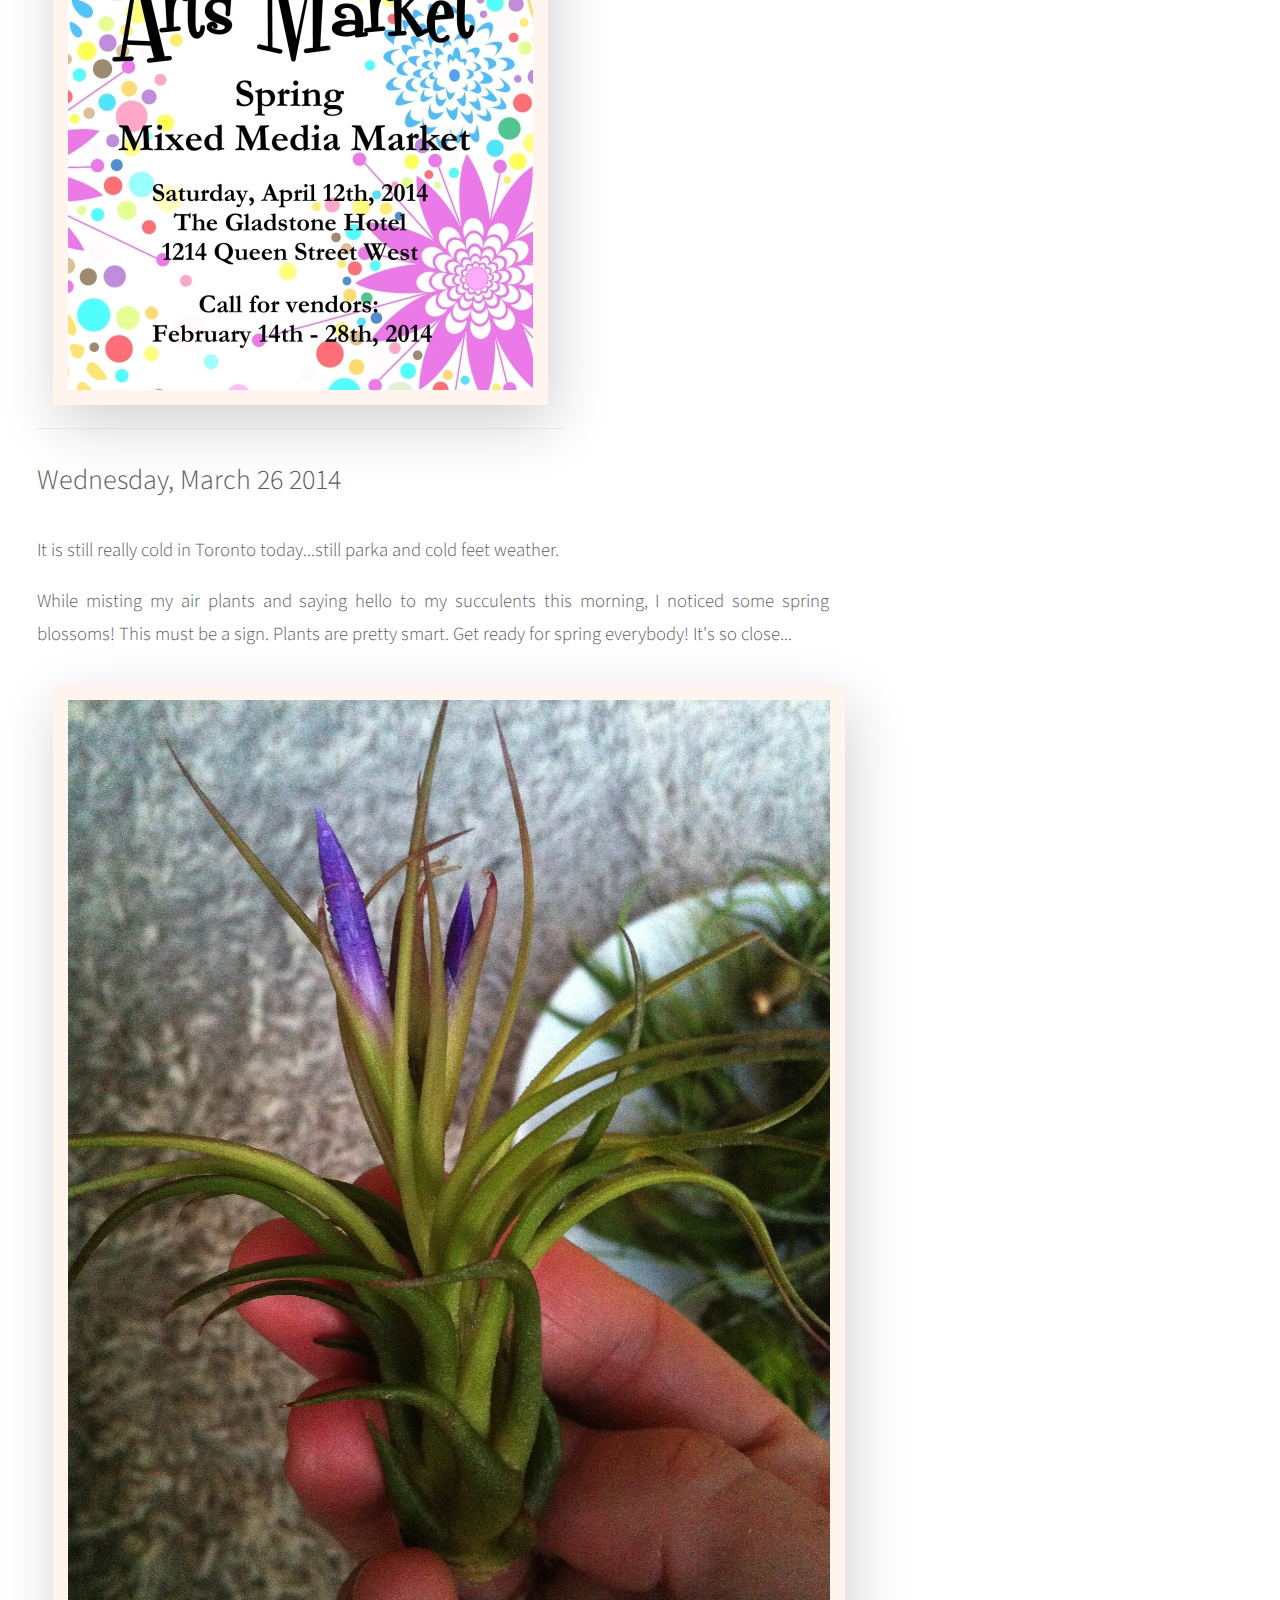
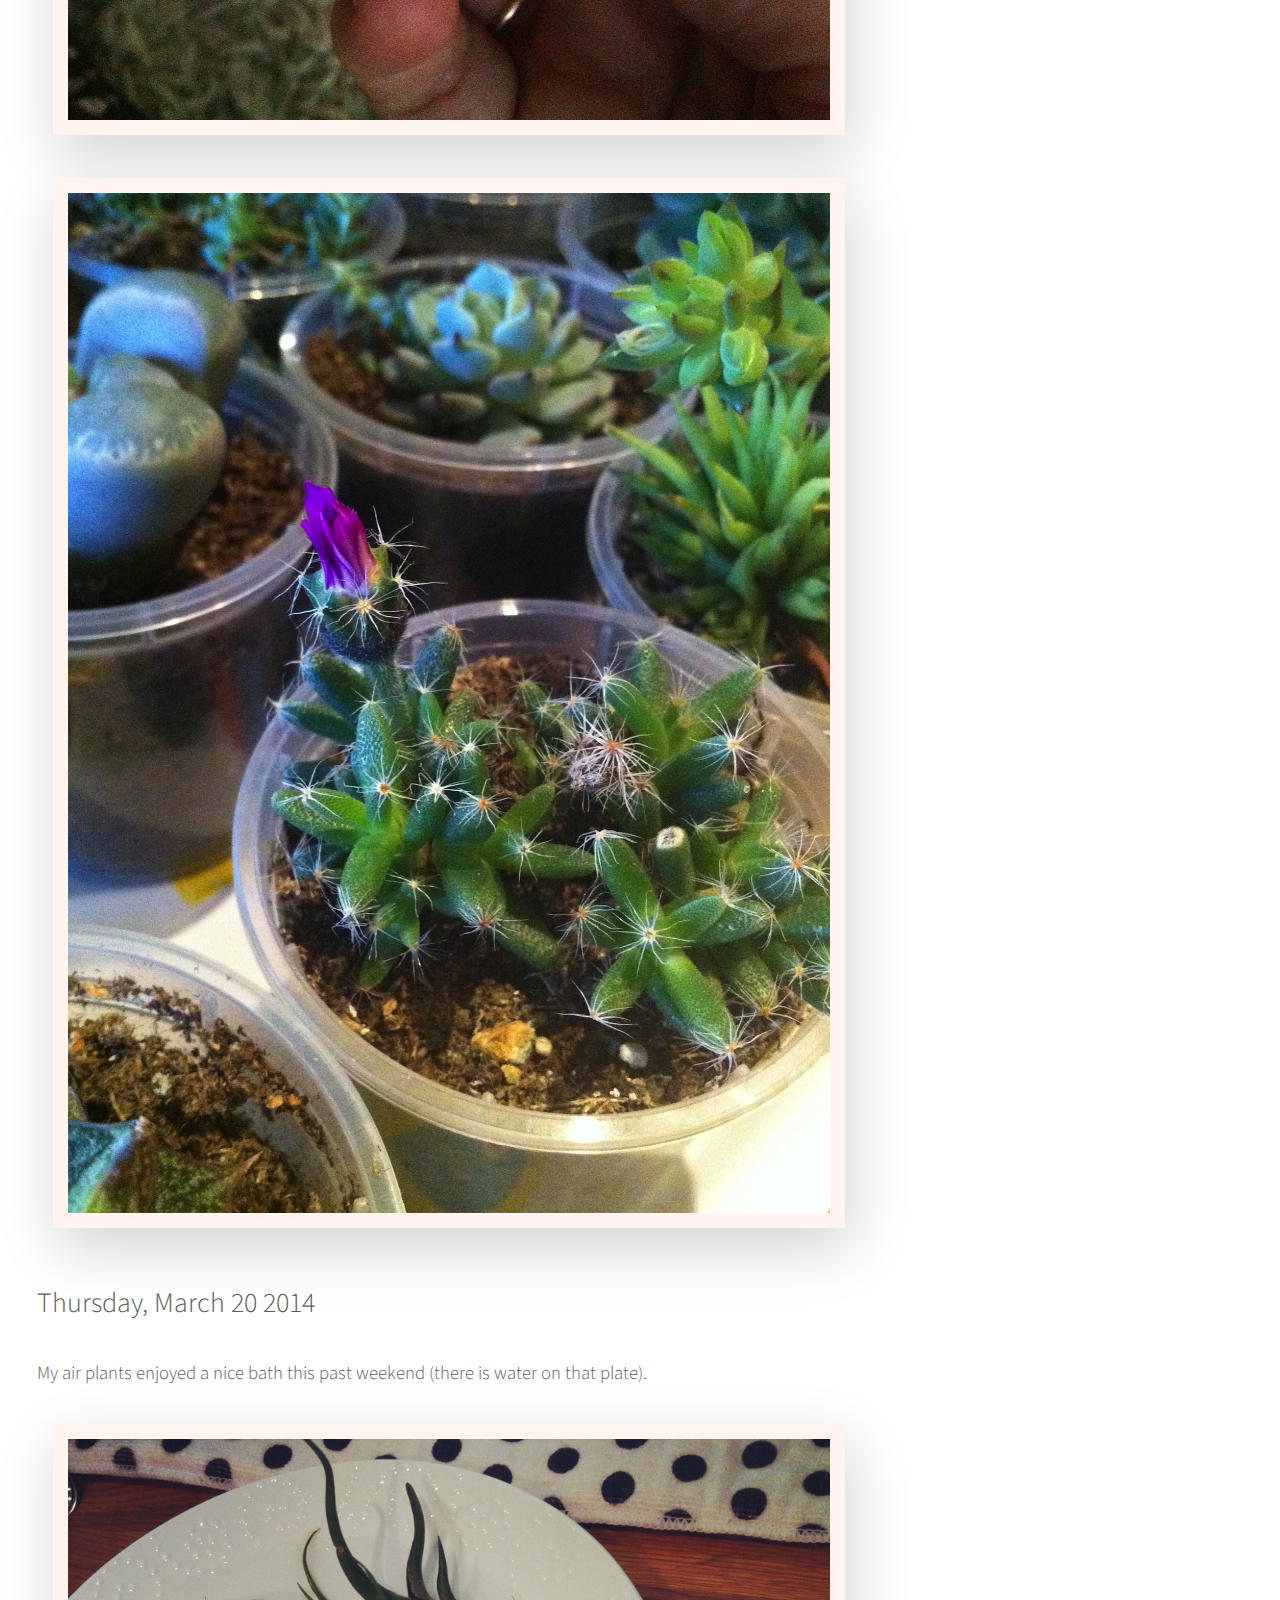
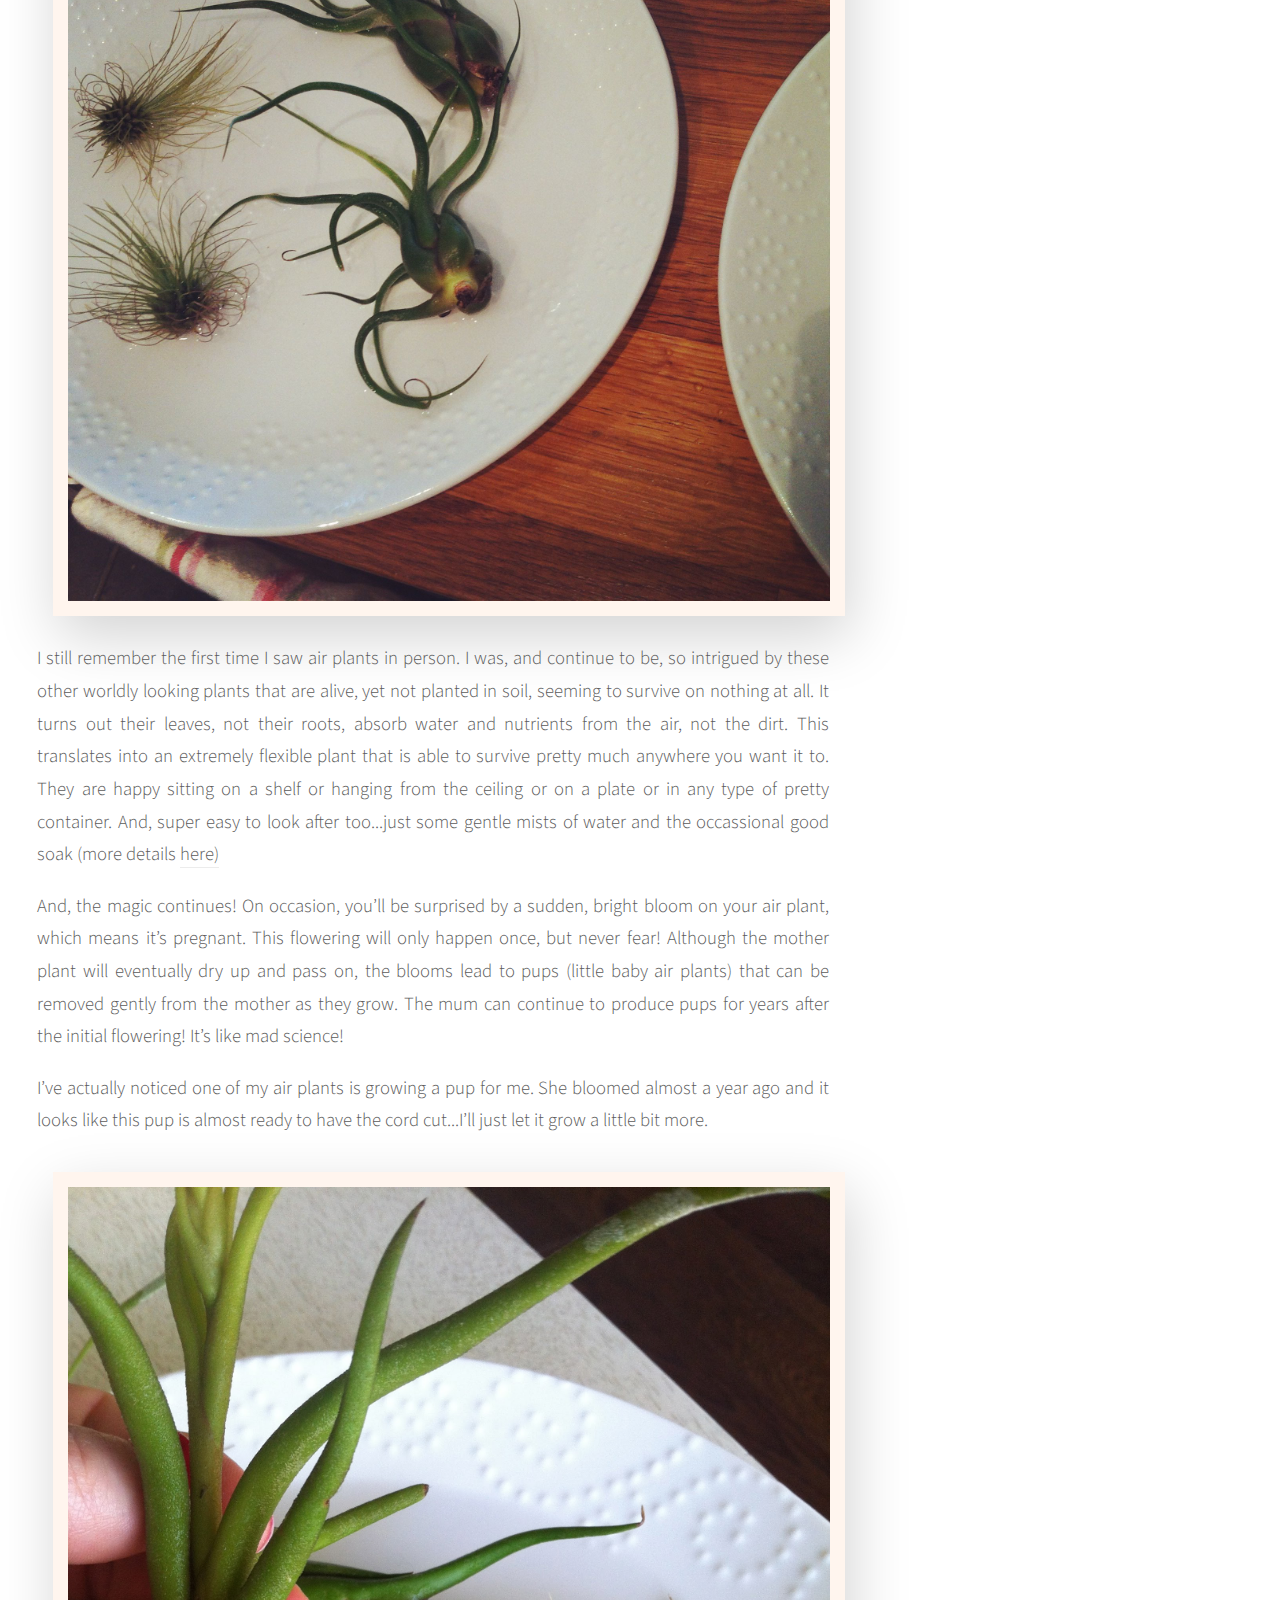
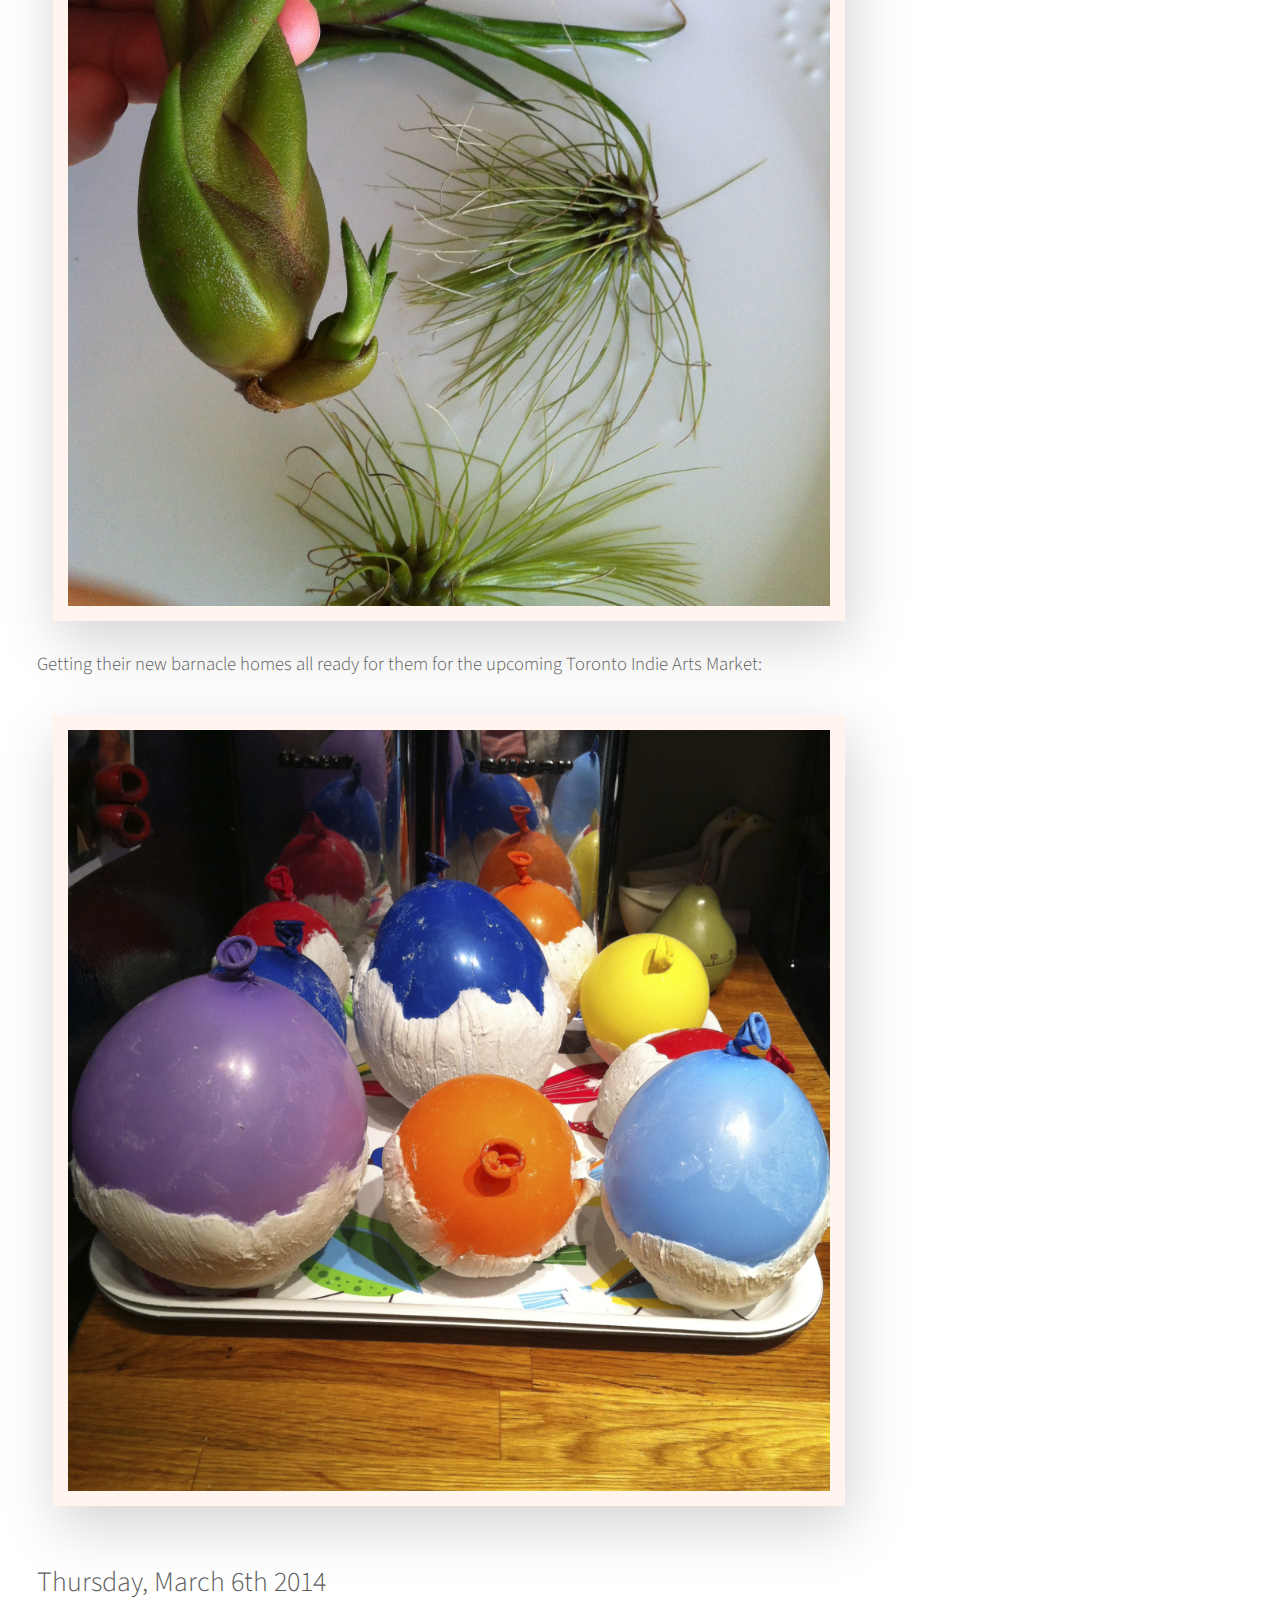
==== commit b3ce071a: "photo's look better with max-height and width" ====
--- a/blog.html
+++ b/blog.html
@@ -1,22 +1,20 @@
 <!DOCTYPE HTML>
-<!--
-	Helios 1.5 by HTML5 UP
-	html5up.net | @n33co
-	Free for personal and commercial use under the CCA 3.0 license (html5up.net/license)
--->
 <html>
 	<head>
 		<title>Field Day by Rachel</title>
 		<meta http-equiv="content-type" content="text/html; charset=utf-8" />
-		<meta name="description" content="" />
-		<meta name="keywords" content="" />
+		<meta name="description" content="Making terrariums in Toronto" />
+		<meta name="keywords" content="terrariums, toronto, cute, weddings" />
 		<link href="http://fonts.googleapis.com/css?family=Source+Sans+Pro:300,400,600" rel="stylesheet" type="text/css" />
 		<!--[if lte IE 8]><script src="js/html5shiv.js"></script><![endif]-->
-		<script src="js/jquery.min.js"></script>
-		<script src="js/jquery.dropotron.min.js"></script>
-		<script src="js/skel.min.js"></script>
-		<script src="js/skel-panels.min.js"></script>
-		<script src="js/init.js"></script>
+			<script src="js/jquery.min.js"></script>
+			<script src="js/jquery.dropotron.min.js"></script>
+			<script src="js/skel.min.js"></script>
+			<script src="js/skel-panels.min.js"></script>
+			<script src="js/init.js"></script>
+			<script type="text/javascript" src="fancybox/source/jquery.fancybox.pack.js?v=2.1.5"></script>
+			<script src="js/index.js"></script>
+			<link rel="stylesheet" href="fancybox/source/jquery.fancybox.css?v=2.1.5" type="text/css" media="screen" />
 		<noscript>
 			<link rel="stylesheet" href="css/skel-noscript.css" />
 			<link rel="stylesheet" href="css/style.css" />
@@ -64,6 +62,36 @@
 									<h2>The Blog</h2>		
 								</header>
 
+								<span class="byline" id="seventh">
+										Sunday, August 3 2014
+								</span></br>
+
+							 <!--  Put your blog entry right here! -->
+							 <!-- for a new paragraph use p then tab -->
+								<p>Moss is boss!</p>
+ 
+								<p>All-moss terrariums are so much fun to make!  It is really easy to turn a chunk of moss into a living terrarium hill-side or cluster of bushes or a vast, green lawn for miniature people to interact with.  The landscape possibilities are endless and so effective.  Here are my first attempts with all moss and nothing but:</p>
+								<img src="images/blog/august3a.JPG" class="blog-photos">
+								<img src="images/blog/august3b.JPG" class="blog-photos">
+								<img src="images/blog/august3c.JPG" class="blog-photos">
+								<p>Moss comes in many different textures and colours and can be found almost anywhere...wood, rocks, clay, swamps, and even in sidewalk cracks.  My dad and I went foraging for moss this summer in Muskoka and managed to score bags of the stuff.  We got eaten alive by mosquitoes in the woods, but I think it was worth it.</p>
+								<img src="images/blog/august3d.jpg" class="blog-photos">
+								<img src="images/blog/august3e.JPG" class="blog-photos">
+								<img src="images/blog/august3f.JPG" class="blog-photos">
+								<p><b>Interesting facts about moss that make it so enchanting:</b></p>
+								1) Instead of roots, moss has rhizoids which anchor it to the ground.</br>
+								2) When feeling stressed, moss is able to chill out and stop growing for a bit. </br>
+								3) Because of its absorbent nature, mosses were used as bandages during WWI to prevent
+						       blood loss.  As a bonus, anti-bacterial properties of moss worked to heal infection. </br> 
+								4) A long time ago, dried moss was used to heat homes and live mosses provided insulation
+							     for boots in cold weather. </br>
+								5) Depending on the species, moss can live anywhere from a few to 10 years. </br>
+
+								<p>Perhaps the most intriguing characteristic of moss is how simple it is to care for.  Moss terrariums can often thrive with no human interception...no water, special light or temperature demands.  Perfect for the office!</p>
+
+								<a href="care.html"><b> Click here for nominal care instructions.</a></b>
+
+
 								<span class="byline" id="sixth">
 										Saturday, April 26 2014
 								</span></br>
@@ -188,9 +216,11 @@
 									<h3><a href="#">The Archive</a></h3>
 								</header>
 								<div class="row half no-collapse">
-									<div class="4u">
-										<!-- Copy from here.... -->
-										<!-- <a href="#blog-1" class="image full"><img src="images/blog/first.jpg" alt="" /></a> -->
+
+									<div id="blog-1" class="8u">
+										<p>
+											<a href="#seventh">Sunday, August 3rd 2014</a>
+										</p>
 									</div>
 
 									<div id="blog-1" class="8u">
@@ -277,10 +307,10 @@
 								</div>
 							
 						</div>
-					
 					</div>
 				</div>
 			</div>
+
 			<!-- Google Analytics -->
 			<script>
 			  (function(i,s,o,g,r,a,m){i['GoogleAnalyticsObject']=r;i[r]=i[r]||function(){
--- a/css/style.css
+++ b/css/style.css
@@ -1661,7 +1661,7 @@
 	margin: 2%;
 	border: 15px solid seashell;
 	box-shadow: 5px 20px 56px lightgrey;
-	height: 500px;
+	max-height: 100%;
 	max-width: 100%;
 }
 
